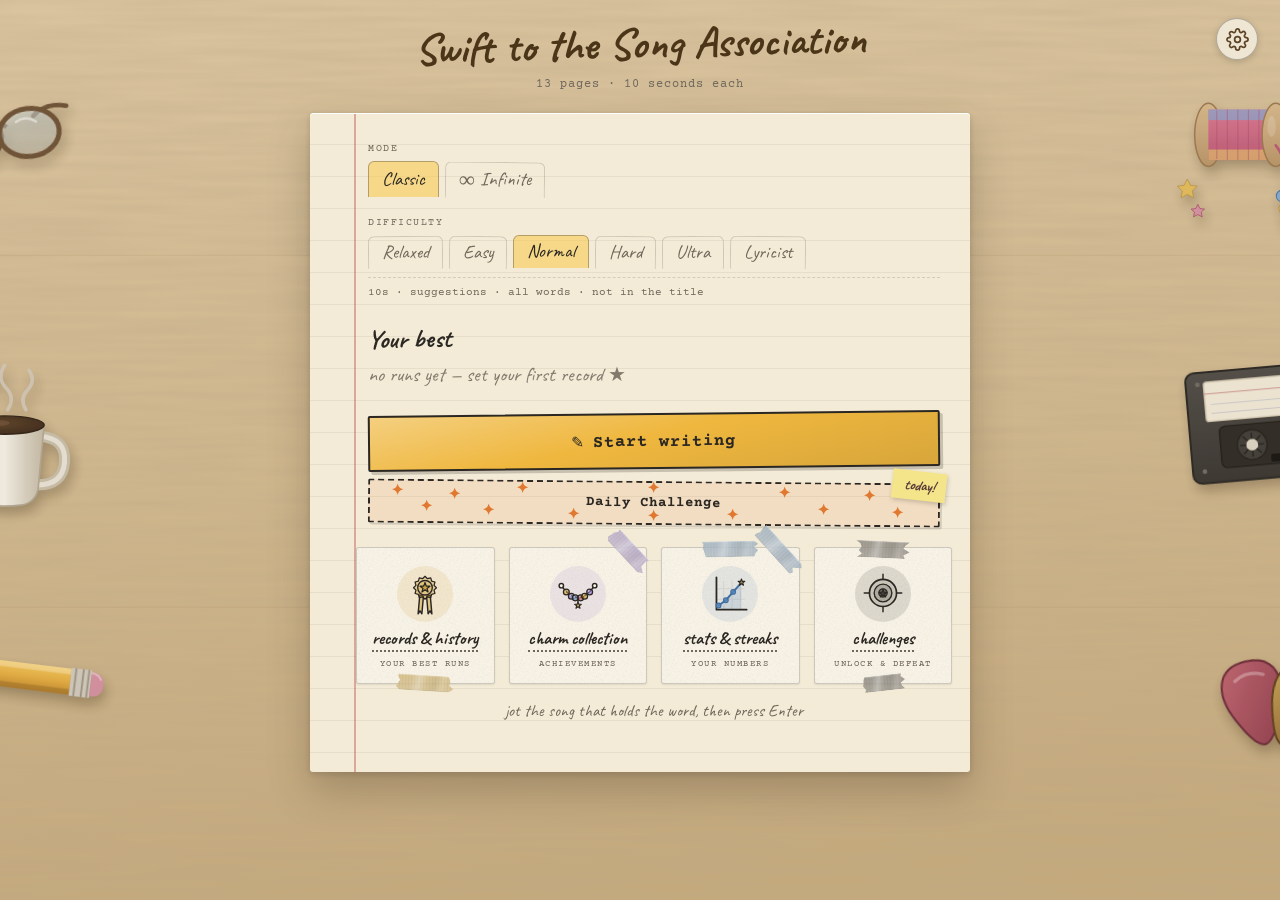
==== index.html @ 3d441c1e "Timer bar: a lit-fuse sparkler at the draining edge, era-tinted, growing as time runs out A small ov" ====
<!DOCTYPE html>
<html lang="en">
<head>
<meta charset="UTF-8" />
<meta name="viewport" content="width=device-width, initial-scale=1.0" />
<title>Swift To The Song Association</title>
<meta name="description" content="A Taylor Swift lyric guessing game. Each round shows a word — name a song whose lyrics contain it. 13 rounds, a songwriter's notebook." />
<meta name="theme-color" content="#f5efe1" />

<!-- Open Graph / social preview -->
<meta property="og:type" content="website" />
<meta property="og:site_name" content="Swift To The Song Association" />
<meta property="og:title" content="Swift To The Song Association" />
<meta property="og:description" content="Name the Taylor Swift song hiding the word. 13 rounds, a songwriter's notebook." />
<meta property="og:url" content="https://swiftothecore.github.io/swift-association-testing/" />
<meta property="og:image" content="https://swiftothecore.github.io/swift-association-testing/icons/og-image.png" />
<meta property="og:image:width" content="1200" />
<meta property="og:image:height" content="630" />
<meta property="og:image:alt" content="Swift To The Song Association — a gold star on ruled notebook paper." />
<meta name="twitter:card" content="summary_large_image" />
<meta name="twitter:title" content="Swift To The Song Association" />
<meta name="twitter:description" content="Name the Taylor Swift song hiding the word. 13 rounds, a songwriter's notebook." />
<meta name="twitter:image" content="https://swiftothecore.github.io/swift-association-testing/icons/og-image.png" />

<!-- PWA -->
<link rel="manifest" href="manifest.webmanifest" />
<meta name="apple-mobile-web-app-capable" content="yes" />
<meta name="apple-mobile-web-app-status-bar-style" content="default" />
<meta name="apple-mobile-web-app-title" content="Song Assoc." />
<link rel="icon" type="image/svg+xml" href="icons/favicon.svg" />
<link rel="apple-touch-icon" href="icons/apple-touch-icon.png" />
<link rel="preconnect" href="https://fonts.googleapis.com" />
<link rel="preconnect" href="https://fonts.gstatic.com" crossorigin />
<link href="https://fonts.googleapis.com/css2?family=Caveat:wght@400;500;600;700&family=Courier+Prime:ital,wght@0,400;0,700;1,400&display=swap" rel="stylesheet" />
  <link rel="stylesheet" href="styles.css" />
</head>
<body data-era="gold">
<div class="desk-items" aria-hidden="true">
  <!-- LEFT: reading glasses -->
  <div class="desk-item di-glasses">
    <svg viewBox="0 0 170 84" xmlns="http://www.w3.org/2000/svg">
      <defs><linearGradient id="glLens" x1="0" y1="0" x2="0" y2="1"><stop offset="0" stop-color="#cfe0e6" stop-opacity="0.55"/><stop offset="1" stop-color="#aebfc6" stop-opacity="0.3"/></linearGradient></defs>
      <g fill="none" stroke="#6b4a2b" stroke-width="4.5" stroke-linecap="round"><path d="M16 24 C30 20 42 23 50 30"/><path d="M154 24 C140 20 128 23 120 30"/></g>
      <path d="M78 38 q7 -8 14 0" fill="none" stroke="#6b4a2b" stroke-width="4.5"/>
      <ellipse cx="56" cy="46" rx="30" ry="24" fill="url(#glLens)" stroke="#6b4a2b" stroke-width="5"/>
      <ellipse cx="114" cy="46" rx="30" ry="24" fill="url(#glLens)" stroke="#6b4a2b" stroke-width="5"/>
      <path d="M44 34 q10 -6 20 2" fill="none" stroke="#ffffff" stroke-opacity="0.5" stroke-width="2.5" stroke-linecap="round"/>
      <path d="M102 34 q10 -6 20 2" fill="none" stroke="#ffffff" stroke-opacity="0.5" stroke-width="2.5" stroke-linecap="round"/>
    </svg>
  </div>
  <!-- LEFT: coffee mug + steam -->
  <div class="desk-item di-mug">
    <svg viewBox="0 0 140 156" xmlns="http://www.w3.org/2000/svg">
      <defs>
        <linearGradient id="mugBody" x1="0" y1="0" x2="1" y2="0"><stop offset="0" stop-color="#e8e2d6"/><stop offset="0.5" stop-color="#f3eee4"/><stop offset="0.78" stop-color="#d6cdbc"/><stop offset="1" stop-color="#c2b7a1"/></linearGradient>
        <radialGradient id="mugCoffee" cx="0.42" cy="0.4" r="0.7"><stop offset="0" stop-color="#5a3a21"/><stop offset="1" stop-color="#382310"/></radialGradient>
      </defs>
      <g class="desk-steam" fill="none" stroke="#cfc4b2" stroke-width="3.4" stroke-linecap="round">
        <path d="M52 58 q-8 -12 2 -22 q9 -10 1 -22"/>
        <path d="M72 58 q8 -12 -2 -22 q-9 -10 -1 -22"/>
        <path d="M90 58 q-7 -11 2 -20 q8 -9 1 -19"/>
      </g>
      <path d="M104 84 q26 2 24 26 q-2 22 -26 22" fill="none" stroke="#c6bba4" stroke-width="11"/>
      <path d="M104 84 q26 2 24 26 q-2 22 -26 22" fill="none" stroke="#e7e0d2" stroke-width="5"/>
      <path d="M30 72 q39 -8 78 0 l-6 64 q-3 14 -17 16 q-16 2 -32 0 q-14 -2 -17 -16 z" fill="url(#mugBody)" stroke="#b0a48c" stroke-width="1.6"/>
      <ellipse cx="69" cy="73" rx="39" ry="9" fill="url(#mugCoffee)" stroke="#2c1b0e" stroke-width="1.4"/>
      <ellipse cx="61" cy="71" rx="13" ry="3" fill="#7a5536" opacity="0.5"/>
      <path d="M40 82 q4 38 8 54" fill="none" stroke="#ffffff" stroke-opacity="0.38" stroke-width="4" stroke-linecap="round"/>
    </svg>
  </div>
  <!-- LEFT: pencil -->
  <div class="desk-item di-pencil">
    <svg viewBox="0 0 232 54" xmlns="http://www.w3.org/2000/svg">
      <defs><linearGradient id="pcBody" x1="0" y1="0" x2="0" y2="1"><stop offset="0" stop-color="#f6c54a"/><stop offset="0.5" stop-color="#e9a92f"/><stop offset="1" stop-color="#c8861d"/></linearGradient></defs>
      <path d="M6 27 L30 19 L30 35 Z" fill="#3a3a3a"/>
      <path d="M6 27 L18 23 L18 31 Z" fill="#1f1f1f"/>
      <path d="M30 16 L52 14 L52 40 L30 38 Z" fill="#e6c08a"/>
      <path d="M30 16 L52 14 L52 27 L30 27 Z" fill="#f1d6a6"/>
      <rect x="52" y="13" width="140" height="28" fill="url(#pcBody)"/>
      <rect x="52" y="13" width="140" height="6" fill="#ffffff" opacity="0.28"/>
      <rect x="52" y="35" width="140" height="6" fill="#7a4f12" opacity="0.32"/>
      <rect x="192" y="12" width="22" height="30" fill="#cfc7bb"/>
      <g fill="#9a9082"><rect x="196" y="12" width="2" height="30"/><rect x="204" y="12" width="2" height="30"/><rect x="210" y="12" width="2" height="30"/></g>
      <path d="M214 14 q14 0 14 13 q0 13 -14 13 Z" fill="#d98aa0"/>
      <path d="M214 15 q8 0 11 7" fill="none" stroke="#ffffff" stroke-opacity="0.4" stroke-width="2"/>
    </svg>
  </div>
  <!-- RIGHT: friendship-bracelet floss spool, beads + paper stars -->
  <div class="desk-item di-floss">
    <svg viewBox="0 0 150 124" xmlns="http://www.w3.org/2000/svg">
      <defs>
        <linearGradient id="flWood" x1="0" y1="0" x2="0" y2="1"><stop offset="0" stop-color="#d8b483"/><stop offset="1" stop-color="#b88f5c"/></linearGradient>
        <linearGradient id="flThread" x1="0" y1="0" x2="0" y2="1"><stop offset="0" stop-color="#e0708f"/><stop offset="1" stop-color="#c24f72"/></linearGradient>
      </defs>
      <ellipse cx="40" cy="34" rx="13" ry="30" fill="url(#flWood)" stroke="#9a7244" stroke-width="1.4"/>
      <rect x="40" y="10" width="64" height="48" fill="url(#flThread)"/>
      <rect x="40" y="10" width="64" height="10" fill="#7aa6d8" opacity="0.7"/>
      <rect x="40" y="48" width="64" height="10" fill="#e8c45a" opacity="0.65"/>
      <g stroke="#a83f63" stroke-width="1" opacity="0.45"><path d="M48 11 L48 57 M58 10 L58 58 M68 10 L68 58 M78 10 L78 58 M88 10 L88 58 M96 11 L96 57"/></g>
      <ellipse cx="104" cy="34" rx="13" ry="30" fill="url(#flWood)" stroke="#9a7244" stroke-width="1.4"/>
      <ellipse cx="100" cy="26" rx="4" ry="10" fill="#ffffff" opacity="0.18"/>
      <g class="desk-sway">
        <path d="M104 44 q14 18 6 40 q-3 10 4 22" fill="none" stroke="#c24f72" stroke-width="2.6" stroke-linecap="round"/>
        <circle cx="110" cy="92" r="5.5" fill="#7aa6d8" stroke="#3f6fa3" stroke-width="1"/>
        <circle cx="112" cy="104" r="5" fill="#e8c45a" stroke="#b8943a" stroke-width="1"/>
        <circle cx="114" cy="115" r="4.5" fill="#cf6f8f" stroke="#a83f63" stroke-width="1"/>
      </g>
      <path d="M20 76 l3 6 6.5 0.8 -4.8 4.5 1.3 6.5 -6 -3.2 -6 3.2 1.3 -6.5 -4.8 -4.5 6.5 -0.8 z" fill="#e6b84a" stroke="#b8923a" stroke-width="0.8"/>
      <path d="M30 100 l2 4 4.4 0.5 -3.2 3 0.9 4.4 -4.1 -2.2 -4.1 2.2 0.9 -4.4 -3.2 -3 4.4 -0.5 z" fill="#d98aa0" stroke="#a83f63" stroke-width="0.7"/>
    </svg>
  </div>
  <!-- RIGHT: cassette tape (blank ruled label, no artwork) -->
  <div class="desk-item di-cassette">
    <svg viewBox="0 0 192 124" xmlns="http://www.w3.org/2000/svg">
      <defs><linearGradient id="csShell" x1="0" y1="0" x2="0" y2="1"><stop offset="0" stop-color="#4a4742"/><stop offset="1" stop-color="#322f2b"/></linearGradient></defs>
      <rect x="4" y="6" width="184" height="112" rx="9" fill="url(#csShell)" stroke="#211f1c" stroke-width="2"/>
      <g fill="#6b6760"><circle cx="16" cy="18" r="2.4"/><circle cx="176" cy="18" r="2.4"/><circle cx="16" cy="106" r="2.4"/><circle cx="176" cy="106" r="2.4"/><circle cx="96" cy="107" r="2.4"/></g>
      <rect x="22" y="16" width="148" height="40" rx="3" fill="#efe7d4" stroke="#cbbfa6" stroke-width="1.4"/>
      <path d="M22 28 H170" stroke="#b23a3f" stroke-width="1" opacity="0.5"/>
      <g stroke="#9aa0c0" stroke-width="0.8" opacity="0.55"><path d="M28 39 H164"/><path d="M28 48 H164"/></g>
      <rect x="34" y="62" width="124" height="42" rx="6" fill="#26241f" stroke="#191712" stroke-width="1.4"/>
      <circle cx="66" cy="83" r="15" fill="#3a3732" stroke="#1c1a16" stroke-width="1.4"/>
      <circle cx="66" cy="83" r="6" fill="#dcd3c0"/>
      <g stroke="#1c1a16" stroke-width="1.4"><path d="M66 77 V71 M66 89 V95 M60 83 H54 M72 83 H78 M61.7 78.7 L57 74 M70.3 78.7 L75 74 M61.7 87.3 L57 92 M70.3 87.3 L75 92"/></g>
      <circle cx="126" cy="83" r="15" fill="#3a3732" stroke="#1c1a16" stroke-width="1.4"/>
      <circle cx="126" cy="83" r="9.5" fill="#5a4a32"/>
      <circle cx="126" cy="83" r="6" fill="#dcd3c0"/>
      <g stroke="#1c1a16" stroke-width="1.4"><path d="M126 77 V71 M126 89 V95 M120 83 H114 M132 83 H138"/></g>
      <rect x="84" y="94" width="24" height="8" rx="2" fill="#0f0e0c"/>
    </svg>
  </div>
  <!-- RIGHT: guitar picks -->
  <div class="desk-item di-picks">
    <svg viewBox="0 0 122 112" xmlns="http://www.w3.org/2000/svg">
      <defs>
        <linearGradient id="pk1" x1="0" y1="0" x2="1" y2="1"><stop offset="0" stop-color="#caa24a"/><stop offset="1" stop-color="#8a5a22"/></linearGradient>
        <linearGradient id="pk2" x1="0" y1="0" x2="1" y2="1"><stop offset="0" stop-color="#c75d6e"/><stop offset="1" stop-color="#8f3247"/></linearGradient>
      </defs>
      <g transform="rotate(-20 40 56)">
        <path d="M40 14 C70 14 74 40 62 66 C54 84 46 95 40 95 C34 95 26 84 18 66 C6 40 10 14 40 14 Z" fill="url(#pk2)" stroke="#6f2436" stroke-width="2"/>
        <path d="M26 30 q14 -8 28 0" fill="none" stroke="#ffffff" stroke-opacity="0.3" stroke-width="3" stroke-linecap="round"/>
      </g>
      <g transform="rotate(16 80 54)">
        <path d="M80 12 C110 12 114 38 102 64 C94 82 86 93 80 93 C74 93 66 82 58 64 C46 38 50 12 80 12 Z" fill="url(#pk1)" stroke="#5e3a14" stroke-width="2"/>
        <path d="M66 28 q14 -8 28 0" fill="none" stroke="#ffffff" stroke-opacity="0.32" stroke-width="3" stroke-linecap="round"/>
      </g>
    </svg>
  </div>
</div>
<div id="toastLayer" class="toast-layer" aria-live="polite"></div>
<button id="settingsGear" class="settings-gear" aria-label="Settings" title="Settings">
  <svg viewBox="0 0 24 24" aria-hidden="true" fill="none" stroke="currentColor" stroke-width="1.8" stroke-linecap="round" stroke-linejoin="round">
    <circle cx="12" cy="12" r="3"/>
    <path d="M19.4 15a1.65 1.65 0 0 0 .33 1.82l.06.06a2 2 0 0 1 0 2.83 2 2 0 0 1-2.83 0l-.06-.06a1.65 1.65 0 0 0-1.82-.33 1.65 1.65 0 0 0-1 1.51V21a2 2 0 0 1-2 2 2 2 0 0 1-2-2v-.09A1.65 1.65 0 0 0 9 19.4a1.65 1.65 0 0 0-1.82.33l-.06.06a2 2 0 0 1-2.83 0 2 2 0 0 1 0-2.83l.06-.06a1.65 1.65 0 0 0 .33-1.82 1.65 1.65 0 0 0-1.51-1H3a2 2 0 0 1-2-2 2 2 0 0 1 2-2h.09A1.65 1.65 0 0 0 4.6 9a1.65 1.65 0 0 0-.33-1.82l-.06-.06a2 2 0 0 1 0-2.83 2 2 0 0 1 2.83 0l.06.06a1.65 1.65 0 0 0 1.82.33H9a1.65 1.65 0 0 0 1-1.51V3a2 2 0 0 1 2-2 2 2 0 0 1 2 2v.09a1.65 1.65 0 0 0 1 1.51 1.65 1.65 0 0 0 1.82-.33l.06-.06a2 2 0 0 1 2.83 0 2 2 0 0 1 0 2.83l-.06.06a1.65 1.65 0 0 0-.33 1.82V9a1.65 1.65 0 0 0 1.51 1H21a2 2 0 0 1 2 2 2 2 0 0 1-2 2h-.09a1.65 1.65 0 0 0-1.51 1z"/>
  </svg>
</button>

<!-- SETTINGS MODAL (openable from any screen) -->
<div id="settingsModal" class="settings-modal" aria-hidden="true">
  <div class="settings-scrim" id="settingsScrim"></div>
  <div class="settings-card card" role="dialog" aria-modal="true" aria-label="Settings">
    <div class="settings-nav">
      <span class="settings-title">Settings</span>
      <button id="settingsCloseBtn" class="btn-link" aria-label="Close settings">✕ close</button>
    </div>
    <div id="settingsBody"></div>
  </div>
</div>
<input id="importFile" type="file" accept="application/json,.json" style="display:none;" />

<div class="app">
  <header class="title">
    <h1>Swift to the Song Association</h1>
    <p id="tagline">13 pages · 10 seconds each</p>
  </header>

  <!-- START SCREEN -->
  <section id="screen-start" class="screen card">
    <div id="loading" class="loading">opening the notebook…</div>
    <div id="startContent" style="display:none;">
      <div class="mode-picker">
        <p class="mode-picker-label">mode</p>
        <div id="typeTabs" class="mode-tabs"></div>
      </div>
      <div id="variantRow" class="mode-picker" style="display:none;">
        <p class="mode-picker-label">lives</p>
        <div id="variantTabs" class="mode-tabs"></div>
      </div>
      <div class="mode-picker">
        <p class="mode-picker-label">difficulty</p>
        <div id="modeTabs" class="mode-tabs"></div>
        <p id="modeBlurb" class="mode-blurb"></p>
      </div>
      <p id="startPodiumTitle" class="podium-title">Your best</p>
      <div id="startBest" class="start-best"></div>
      <button id="playBtn" class="btn-primary" style="margin-top:18px;">Start writing</button>
      <button id="dailyBtn" class="daily-btn">Daily Challenge</button>
      <div class="see-also">
        <button id="recordsBtn" class="nav-card" data-era-tint="gold">
          <span class="nav-card-seat">
            <svg class="nav-ic" width="50" height="50" viewBox="0 0 48 48" fill="none" stroke="currentColor" stroke-linecap="round" stroke-linejoin="round" aria-hidden="true">
              <path d="M19 25 L22.5 26 L21 43 L19.2 40.2 L17.4 43 Z" fill="rgba(199,149,31,.4)" stroke-width="1.4"/>
              <path d="M29 25 L25.5 26 L27 43 L28.8 40.2 L30.6 43 Z" fill="rgba(199,149,31,.4)" stroke-width="1.4"/>
              <path d="M24 7 L26.33 9.31 L29.50 8.47 L30.36 11.64 L33.53 12.50 L32.69 15.67 L35 18 L32.69 20.33 L33.53 23.50 L30.36 24.36 L29.50 27.53 L26.33 26.69 L24 29 L21.67 26.69 L18.50 27.53 L17.64 24.36 L14.47 23.50 L15.31 20.33 L13 18 L15.31 15.67 L14.47 12.50 L17.64 11.64 L18.50 8.47 L21.67 9.31 Z" fill="rgba(199,149,31,.3)" stroke-width="1.2"/>
              <circle cx="24" cy="18" r="7" fill="rgba(199,149,31,.16)" stroke-width="1.3"/>
              <path d="M24 13 L25.18 16.38 L28.76 16.45 L25.90 18.62 L26.94 22.05 L24 20 L21.06 22.05 L22.10 18.62 L19.24 16.45 L22.82 16.38 Z" fill="rgba(199,149,31,.66)" stroke-width="1.2"/>
            </svg>
          </span>
          <span class="nav-card-title">records &amp; history</span>
          <span class="nav-card-kicker">your best runs</span>
        </button>
        <button id="achievementsBtn" class="nav-card" data-era-tint="lavender">
          <span class="nav-card-seat">
            <svg class="nav-ic" width="50" height="50" viewBox="0 0 48 48" fill="none" stroke="currentColor" stroke-linecap="round" stroke-linejoin="round" aria-hidden="true">
              <path d="M8 16 Q24 39 40 16" stroke-width="1.5"/>
              <path d="M24 28 L24 31.5" stroke-width="1.4"/>
              <circle cx="8" cy="16" r="2.1" fill="var(--card-bg)" stroke-width="1.4"/>
              <circle cx="40" cy="16" r="2.1" fill="var(--card-bg)" stroke-width="1.4"/>
              <g stroke-width="1.2">
                <circle cx="12.8" cy="22.1" r="2.8" fill="rgba(199,149,31,.55)"/>
                <circle cx="17.6" cy="26.1" r="2.8" fill="rgba(139,115,201,.6)"/>
                <circle cx="21.4" cy="27.7" r="2.8" fill="rgba(91,135,184,.6)"/>
                <circle cx="26.6" cy="27.7" r="2.8" fill="rgba(178,58,63,.5)"/>
                <circle cx="30.4" cy="26.1" r="2.8" fill="rgba(199,149,31,.55)"/>
                <circle cx="35.2" cy="22.1" r="2.8" fill="rgba(139,115,201,.6)"/>
              </g>
              <g fill="rgba(255,255,255,.6)" stroke="none">
                <circle cx="11.9" cy="21.2" r=".8"/><circle cx="16.7" cy="25.2" r=".8"/><circle cx="20.5" cy="26.8" r=".8"/>
                <circle cx="25.7" cy="26.8" r=".8"/><circle cx="29.5" cy="25.2" r=".8"/><circle cx="34.3" cy="21.2" r=".8"/>
              </g>
              <path d="M24 31.6 L24.78 33.85 L27.18 33.91 L25.26 35.32 L25.94 37.6 L24 36.25 L22.06 37.6 L22.74 35.32 L20.82 33.91 L23.22 33.85 Z" fill="rgba(199,149,31,.66)" stroke-width="1.1"/>
            </svg>
          </span>
          <span class="nav-card-title">charm collection</span>
          <span class="nav-card-kicker">achievements</span>
        </button>
        <button id="statsBtn" class="nav-card" data-era-tint="denim">
          <span class="nav-card-seat">
            <svg class="nav-ic" width="50" height="50" viewBox="0 0 48 48" fill="none" stroke="currentColor" stroke-linecap="round" stroke-linejoin="round" aria-hidden="true">
              <path d="M18 12 L18 38 M26 12 L26 38 M34 12 L34 38 M12 19 L38 19 M12 29 L38 29" stroke="rgba(43,39,34,.09)" stroke-width="1"/>
              <path d="M13 35 L20 30 L27 22 L35 13 L35 39 L13 39 Z" fill="rgba(91,135,184,.16)" stroke="none"/>
              <path d="M11 8 L11 39 L40 39" stroke-width="1.7"/>
              <path d="M13 35 L20 30 L27 22 L35 13" stroke="#3f6fa3" stroke-width="1.9"/>
              <g stroke="#3f6fa3" stroke-width="1.2" fill="rgba(91,135,184,.72)">
                <circle cx="13" cy="35" r="2.2"/><circle cx="20" cy="30" r="2.2"/><circle cx="27" cy="22" r="2.2"/>
              </g>
              <path d="M35 9.6 L35.78 11.85 L38.18 11.91 L36.26 13.32 L36.94 15.6 L35 14.25 L33.06 15.6 L33.74 13.32 L31.82 11.91 L34.22 11.85 Z" fill="rgba(199,149,31,.66)" stroke="currentColor" stroke-width="1.1"/>
            </svg>
          </span>
          <span class="nav-card-title">stats &amp; streaks</span>
          <span class="nav-card-kicker">your numbers</span>
        </button>
        <button id="challengesBtn" class="nav-card" data-era-tint="graphite">
          <span class="nav-card-seat">
            <svg class="nav-ic" width="50" height="50" viewBox="0 0 48 48" fill="none" stroke="currentColor" stroke-linecap="round" stroke-linejoin="round" aria-hidden="true">
              <circle cx="24" cy="23" r="13" fill="rgba(43,39,34,.10)" stroke-width="1.6"/>
              <circle cx="24" cy="23" r="8.5" fill="rgba(43,39,34,.16)" stroke-width="1.3"/>
              <circle cx="24" cy="23" r="4" fill="rgba(43,39,34,.5)" stroke-width="1.2"/>
              <path d="M24 10 L24 5 M24 36 L24 41 M11 23 L6 23 M37 23 L42 23" stroke-width="1.4"/>
              <path d="M24 19.4 L25 22.2 L28 22.3 L25.6 24.1 L26.5 26.9 L24 25.2 L21.5 26.9 L22.4 24.1 L20 22.3 L23 22.2 Z" fill="rgba(43,39,34,.66)" stroke-width="1"/>
            </svg>
          </span>
          <span class="nav-card-title">challenges</span>
          <span class="nav-card-kicker">unlock &amp; defeat</span>
        </button>
      </div>
      <p class="hint">jot the song that holds the word, then press Enter</p>
    </div>
  </section>

  <!-- STATS SCREEN -->
  <section id="screen-stats" class="screen card">
    <div class="stats-nav">
      <span class="stats-title">Stats</span>
      <button id="statsBackBtn" class="btn-link">← back</button>
    </div>
    <div id="statsBody"></div>
  </section>

  <!-- GAME SCREEN -->
  <section id="screen-game" class="screen card">
    <button id="quitBtn" class="quit-btn" type="button" data-label="close the notebook">close the notebook</button>
    <div id="marginTally" class="margin-tally" aria-hidden="true"></div>
    <div id="livesTally" class="lives-tally" aria-hidden="true"></div>
    <div id="doodleLayer" class="doodle-layer" aria-hidden="true"></div>
    <div class="bracelet-wrap">
      <div class="bracelet-meta">
        <span>page <b id="pageNum">1</b><span id="pageTotalWrap"> of <b id="pageTotal">13</b></span></span>
        <span class="charms">★ <b id="charmCount">0</b></span>
      </div>
      <div id="bracelet" class="bracelet"></div>
    </div>

    <p class="word-label">write a song with</p>
    <div class="word-wrap"><span id="wordDisplay" class="word">—</span><span id="rarityStamp" class="rarity-stamp" aria-hidden="true"></span></div>

    <div class="timer-wrap">
      <canvas id="timerSpark" class="timer-spark" aria-hidden="true"></canvas>
      <div class="timer-track"><div id="timerFill" class="timer-fill"></div></div>
      <div class="timer-label"><span id="timerLabel">10.0</span>s</div>
    </div>

    <div id="playArea">
      <div class="input-area">
        <input id="songInput" type="text" autocomplete="off" spellcheck="false"
               placeholder="write the line…" />
        <div id="rejectFlash" class="reject-flash" aria-live="assertive"></div>
        <div id="dropdown" class="dropdown"></div>
      </div>
      <div id="verseMeter" class="verse-meter" aria-hidden="true" hidden>
        <span class="vm-notch" data-tier="1"></span>
        <span class="vm-notch" data-tier="2"></span>
        <span class="vm-notch" data-tier="3"></span>
        <span class="vm-notch" data-tier="4"></span>
        <span class="vm-label"></span>
      </div>
      <p id="gameHint" class="hint">Enter accepts the top match</p>
      <button id="hintBtn" class="hint-btn" type="button" hidden>need a hint?</button>
      <div id="hintBox" class="hint-box" aria-live="polite"></div>
      <p id="excludedNote" class="excluded-note" aria-live="polite" style="display:none;"></p>
    </div>

    <div id="feedback" class="feedback"></div>
  </section>

  <!-- RESULTS SCREEN -->
  <section id="screen-results" class="screen card">
    <p class="word-label" style="text-align:center;">the final tally</p>
    <div class="final-score">
      <div class="big" id="finalScore">0</div>
      <div class="sub" id="finalSub">out of 13</div>
    </div>

    <p class="bracelet-caption">the bracelet you made</p>
    <div id="resultBracelet" class="bracelet bracelet-finished"></div>

    <div id="verseAnthology" class="verse-anthology" style="display:none;"></div>

    <div id="resultAchievements" class="ach-recap" style="display:none;"></div>

    <div id="namePrompt" class="name-prompt" style="display:none;">
      <p>sign your notebook — you will be remembered</p>
      <input id="nameInput" type="text" maxlength="20" placeholder="your name" />
      <button id="saveNameBtn" class="btn-primary">Sign</button>
    </div>

    <div id="newBestBanner" class="new-best-banner" style="display:none;"></div>
    <p class="podium-title" style="margin-top:22px;">Your best</p>
    <div id="resultPodium" class="podium"></div>
    <button id="againBtn" class="btn-primary" style="margin-top:18px;">Turn back to page one</button>
    <button id="keepGoingBtn" class="btn-ghost" style="display:none;">keep going in Infinite mode →</button>
    <div class="see-also">
      <button id="viewRecordsBtn" class="nav-card" data-era-tint="gold">
        <span class="nav-card-seat">
          <svg class="nav-ic" width="50" height="50" viewBox="0 0 48 48" fill="none" stroke="currentColor" stroke-linecap="round" stroke-linejoin="round" aria-hidden="true">
            <path d="M19 25 L22.5 26 L21 43 L19.2 40.2 L17.4 43 Z" fill="rgba(199,149,31,.4)" stroke-width="1.4"/>
            <path d="M29 25 L25.5 26 L27 43 L28.8 40.2 L30.6 43 Z" fill="rgba(199,149,31,.4)" stroke-width="1.4"/>
            <path d="M24 7 L26.33 9.31 L29.50 8.47 L30.36 11.64 L33.53 12.50 L32.69 15.67 L35 18 L32.69 20.33 L33.53 23.50 L30.36 24.36 L29.50 27.53 L26.33 26.69 L24 29 L21.67 26.69 L18.50 27.53 L17.64 24.36 L14.47 23.50 L15.31 20.33 L13 18 L15.31 15.67 L14.47 12.50 L17.64 11.64 L18.50 8.47 L21.67 9.31 Z" fill="rgba(199,149,31,.3)" stroke-width="1.2"/>
            <circle cx="24" cy="18" r="7" fill="rgba(199,149,31,.16)" stroke-width="1.3"/>
            <path d="M24 13 L25.18 16.38 L28.76 16.45 L25.90 18.62 L26.94 22.05 L24 20 L21.06 22.05 L22.10 18.62 L19.24 16.45 L22.82 16.38 Z" fill="rgba(199,149,31,.66)" stroke-width="1.2"/>
          </svg>
        </span>
        <span class="nav-card-title">records &amp; history</span>
        <span class="nav-card-kicker">your best runs</span>
      </button>
      <button id="viewAchievementsBtn" class="nav-card" data-era-tint="lavender">
        <span class="nav-card-seat">
          <svg class="nav-ic" width="50" height="50" viewBox="0 0 48 48" fill="none" stroke="currentColor" stroke-linecap="round" stroke-linejoin="round" aria-hidden="true">
            <path d="M8 16 Q24 39 40 16" stroke-width="1.5"/>
            <path d="M24 28 L24 31.5" stroke-width="1.4"/>
            <circle cx="8" cy="16" r="2.1" fill="var(--card-bg)" stroke-width="1.4"/>
            <circle cx="40" cy="16" r="2.1" fill="var(--card-bg)" stroke-width="1.4"/>
            <g stroke-width="1.2">
              <circle cx="12.8" cy="22.1" r="2.8" fill="rgba(199,149,31,.55)"/>
              <circle cx="17.6" cy="26.1" r="2.8" fill="rgba(139,115,201,.6)"/>
              <circle cx="21.4" cy="27.7" r="2.8" fill="rgba(91,135,184,.6)"/>
              <circle cx="26.6" cy="27.7" r="2.8" fill="rgba(178,58,63,.5)"/>
              <circle cx="30.4" cy="26.1" r="2.8" fill="rgba(199,149,31,.55)"/>
              <circle cx="35.2" cy="22.1" r="2.8" fill="rgba(139,115,201,.6)"/>
            </g>
            <g fill="rgba(255,255,255,.6)" stroke="none">
              <circle cx="11.9" cy="21.2" r=".8"/><circle cx="16.7" cy="25.2" r=".8"/><circle cx="20.5" cy="26.8" r=".8"/>
              <circle cx="25.7" cy="26.8" r=".8"/><circle cx="29.5" cy="25.2" r=".8"/><circle cx="34.3" cy="21.2" r=".8"/>
            </g>
            <path d="M24 31.6 L24.78 33.85 L27.18 33.91 L25.26 35.32 L25.94 37.6 L24 36.25 L22.06 37.6 L22.74 35.32 L20.82 33.91 L23.22 33.85 Z" fill="rgba(199,149,31,.66)" stroke-width="1.1"/>
          </svg>
        </span>
        <span class="nav-card-title">charm collection</span>
        <span class="nav-card-kicker">achievements</span>
      </button>
      <button id="resultsStatsBtn" class="nav-card" data-era-tint="denim">
        <span class="nav-card-seat">
          <svg class="nav-ic" width="50" height="50" viewBox="0 0 48 48" fill="none" stroke="currentColor" stroke-linecap="round" stroke-linejoin="round" aria-hidden="true">
            <path d="M18 12 L18 38 M26 12 L26 38 M34 12 L34 38 M12 19 L38 19 M12 29 L38 29" stroke="rgba(43,39,34,.09)" stroke-width="1"/>
            <path d="M13 35 L20 30 L27 22 L35 13 L35 39 L13 39 Z" fill="rgba(91,135,184,.16)" stroke="none"/>
            <path d="M11 8 L11 39 L40 39" stroke-width="1.7"/>
            <path d="M13 35 L20 30 L27 22 L35 13" stroke="#3f6fa3" stroke-width="1.9"/>
            <g stroke="#3f6fa3" stroke-width="1.2" fill="rgba(91,135,184,.72)">
              <circle cx="13" cy="35" r="2.2"/><circle cx="20" cy="30" r="2.2"/><circle cx="27" cy="22" r="2.2"/>
            </g>
            <path d="M35 9.6 L35.78 11.85 L38.18 11.91 L36.26 13.32 L36.94 15.6 L35 14.25 L33.06 15.6 L33.74 13.32 L31.82 11.91 L34.22 11.85 Z" fill="rgba(199,149,31,.66)" stroke="currentColor" stroke-width="1.1"/>
          </svg>
        </span>
        <span class="nav-card-title">stats &amp; streaks</span>
        <span class="nav-card-kicker">your numbers</span>
      </button>
      <button id="viewChallengesBtn" class="nav-card" data-era-tint="graphite">
        <span class="nav-card-seat">
          <svg class="nav-ic" width="50" height="50" viewBox="0 0 48 48" fill="none" stroke="currentColor" stroke-linecap="round" stroke-linejoin="round" aria-hidden="true">
            <circle cx="24" cy="23" r="13" fill="rgba(43,39,34,.10)" stroke-width="1.6"/>
            <circle cx="24" cy="23" r="8.5" fill="rgba(43,39,34,.16)" stroke-width="1.3"/>
            <circle cx="24" cy="23" r="4" fill="rgba(43,39,34,.5)" stroke-width="1.2"/>
            <path d="M24 10 L24 5 M24 36 L24 41 M11 23 L6 23 M37 23 L42 23" stroke-width="1.4"/>
            <path d="M24 19.4 L25 22.2 L28 22.3 L25.6 24.1 L26.5 26.9 L24 25.2 L21.5 26.9 L22.4 24.1 L20 22.3 L23 22.2 Z" fill="rgba(43,39,34,.66)" stroke-width="1"/>
          </svg>
        </span>
        <span class="nav-card-title">challenges</span>
        <span class="nav-card-kicker">unlock &amp; defeat</span>
      </button>
    </div>
  </section>

  <!-- RECORDS SCREEN -->
  <section id="screen-records" class="screen card">
    <div class="stats-nav">
      <span class="stats-title">Records</span>
      <button id="recordsBackBtn" class="btn-link">← back</button>
    </div>
    <div id="recordsBody"></div>
  </section>

  <!-- ACHIEVEMENTS SCREEN -->
  <section id="screen-achievements" class="screen card">
    <div class="stats-nav">
      <span class="stats-title">Achievements</span>
      <button id="achievementsBackBtn" class="btn-link">← back</button>
    </div>
    <div id="achievementsBody"></div>
  </section>

  <!-- CHALLENGES SCREEN — the unlock-and-defeat puzzle collection -->
  <section id="screen-challenges" class="screen card">
    <div class="stats-nav">
      <span class="stats-title">Challenges</span>
      <button id="challengesBackBtn" class="btn-link">← back</button>
    </div>
    <div id="challengesBody"></div>
  </section>

  <!-- SONGBOOK SCREEN — the missing-songs checklist behind "I Hate It Here" -->
  <section id="screen-songbook" class="screen card">
    <div class="stats-nav">
      <span class="stats-title">Songbook</span>
      <button id="songbookBackBtn" class="btn-link">← back</button>
    </div>
    <div id="songbookBody"></div>
  </section>
</div>

<script type="module" src="js/app.js"></script>
<script>
  // Register the service worker (offline + installable). Relative path keeps the
  // scope on the project subpath; failures are non-fatal.
  if ("serviceWorker" in navigator) {
    addEventListener("load", () => navigator.serviceWorker.register("sw.js").catch(() => {}));
  }
</script>
</body>
</html>
---- styles.css ----
/* =========================================================
     THE SONGWRITER'S NOTEBOOK — core feel (Phases 0–3)
     ========================================================= */

  :root {
    --paper: #f5efe1;
    --paper-edge: #efe7d4;
    --desk: #c8bca6;
    --ink: #2b2722;            /* graphite body ink */
    --ink-soft: #6f675a;       /* faded pencil */
    --rule: rgba(43, 39, 34, 0.07);   /* ruled lines */
    --margin: rgba(178, 58, 58, 0.45); /* red margin rule */

    /* Era tokens (overridden per round by [data-era]) */
    --ink-accent: #a9791f;
    --highlighter: rgba(247, 201, 72, 0.55);
    --bead: #c8951f;
    --page-wash: rgba(212, 160, 23, 0.05);

    --line: 32px;  /* notebook baseline rhythm */
    --serif: Georgia, "Times New Roman", serif;
    --hand: "Caveat", "Bradley Hand", "Segoe Script", cursive;
    --type: "Courier Prime", "Courier New", monospace;
    --tension: 0;  /* 0 calm → 1 the bridge; driven by the timer */
  }

  /* ---- Era palettes (accent / highlighter / bead / wash) ---- */
  body[data-era="gold"]     { --ink-accent:#a9791f; --highlighter:rgba(247,201,72,0.55); --bead:#c8951f; --page-wash:rgba(212,160,23,0.05); }
  body[data-era="lavender"] { --ink-accent:#6d5aa6; --highlighter:rgba(186,160,235,0.50); --bead:#8b73c9; --page-wash:rgba(139,115,201,0.05); }
  body[data-era="red"]      { --ink-accent:#9b2226; --highlighter:rgba(225,90,95,0.42);  --bead:#b23a3f; --page-wash:rgba(178,58,63,0.05); }
  body[data-era="denim"]    { --ink-accent:#3f6fa3; --highlighter:rgba(120,170,220,0.45); --bead:#5b87b8; --page-wash:rgba(91,135,184,0.05); }
  body[data-era="graphite"] { --ink-accent:#4a4a4a; --highlighter:rgba(130,130,130,0.40); --bead:#6b6b6b; --page-wash:rgba(90,90,90,0.05); }
  body[data-era="midnight"] { --ink-accent:#2b3a67; --highlighter:rgba(90,110,180,0.42); --bead:#3d4f86; --page-wash:rgba(43,58,103,0.06); }
  body[data-era="debut"]      { --ink-accent:#3f7d54; --highlighter:rgba(120,185,135,0.42); --bead:#5a9e6e; --page-wash:rgba(63,125,84,0.05); }
  body[data-era="reputation"] { --ink-accent:#2c2c2e; --highlighter:rgba(80,80,86,0.42);   --bead:#3a3a3e; --page-wash:rgba(44,44,46,0.07); }
  body[data-era="lover"]      { --ink-accent:#b8487f; --highlighter:rgba(234,150,196,0.46); --bead:#d472a6; --page-wash:rgba(196,100,154,0.05); }
  body[data-era="evermore"]   { --ink-accent:#6b4a2e; --highlighter:rgba(160,120,80,0.42);  --bead:#8a6038; --page-wash:rgba(122,90,56,0.05); }

  * { box-sizing: border-box; }

  body {
    margin: 0;
    min-height: 100vh;
    font-family: var(--type);
    color: var(--ink);
    /* Light blonde-oak desk, rendered as one non-repeating SVG (no tiling, no
       seams). The browser rasterizes the SVG's grain at display resolution, so
       it stays crisp at any window size. */
    background:
      url("data:image/svg+xml,%3Csvg%20xmlns='http://www.w3.org/2000/svg'%20width='1600'%20height='1100'%20viewBox='0%200%201600%201100'%20preserveAspectRatio='xMidYMid%20slice'%3E%3Cdefs%3E%3ClinearGradient%20id='b'%20x1='0'%20y1='0'%20x2='0.1'%20y2='1'%3E%3Cstop%20offset='0'%20stop-color='%23dcc6a1'/%3E%3Cstop%20offset='0.55'%20stop-color='%23d0b78d'/%3E%3Cstop%20offset='1'%20stop-color='%23c5a97c'/%3E%3C/linearGradient%3E%3Cfilter%20id='g'%3E%3CfeTurbulence%20type='fractalNoise'%20baseFrequency='0.006%200.1'%20numOctaves='2'%20seed='11'%20stitchTiles='stitch'/%3E%3CfeColorMatrix%20type='matrix'%20values='0%200%200%200%200.5%200%200%200%200%200.39%200%200%200%200%200.24%200%200%200%200.4%200'/%3E%3C/filter%3E%3C/defs%3E%3Crect%20width='1600'%20height='1100'%20fill='url(%23b)'/%3E%3Crect%20width='1600'%20height='1100'%20filter='url(%23g)'/%3E%3Cg%20fill='none'%20stroke='%239c7f56'%20stroke-opacity='0.14'%20stroke-width='1.5'%3E%3Cpath%20d='M0%20312%20H1600'/%3E%3Cpath%20d='M0%20742%20H1600'/%3E%3C/g%3E%3C/svg%3E")
        center / cover no-repeat fixed;
    background-color: #cdb389;
    display: flex;
    justify-content: center;
    padding: 20px 18px 64px;
  }

  .app { width: 100%; max-width: 660px; position: relative; z-index: 1; perspective: 1700px; perspective-origin: 50% 0%; }

  /* ---------- Desk props (decorative, desktop only) ----------
     Quiet, semi-realistic objects that straddle the screen edges — each runs
     roughly half off the viewport so the desk reads as continuing past the
     window. Hidden on narrow screens where they'd crowd the notebook. */
  .desk-items { position: fixed; inset: 0; z-index: 0; pointer-events: none; display: none; overflow: hidden; }
  .desk-item {
    position: absolute; opacity: 0.92;
    filter: drop-shadow(3px 7px 6px rgba(46,32,14,0.30)) saturate(0.88);
  }
  .desk-item svg { display: block; width: 100%; height: auto; overflow: visible; }

  /* left edge — pinned to left:0, shifted so ~half hangs off the screen */
  .di-glasses { width: 170px; top: 10%;  left: 0; transform: translateX(-50%) rotate(-7deg); }
  .di-mug     { width: 142px; top: 39%;  left: 0; transform: translateX(-46%); }
  .di-pencil  { width: 216px; top: 72%;  left: 0; transform: translateX(-50%) rotate(7deg); }
  /* right edge */
  .di-floss   { width: 158px; top: 11%;  right: 0; transform: translateX(28%); }
  .di-cassette{ width: 190px; top: 40%;  right: 0; transform: translateX(50%) rotate(-5deg); }
  .di-picks   { width: 128px; top: 72%;  right: 0; transform: translateX(48%) rotate(6deg); }

  /* mug steam — faint wisps drifting up */
  .desk-steam path { animation: deskSteam 4.4s ease-in-out infinite; transform-origin: center bottom; }
  .desk-steam path:nth-child(2) { animation-delay: 1.3s; }
  .desk-steam path:nth-child(3) { animation-delay: 2.6s; }
  @keyframes deskSteam {
    0%   { opacity: 0; transform: translateY(4px) scaleY(0.75); }
    35%  { opacity: 0.55; }
    70%  { opacity: 0.18; }
    100% { opacity: 0; transform: translateY(-12px) scaleY(1.15); }
  }
  /* a dangling bead on the floss spool sways gently */
  .desk-sway { transform-box: fill-box; transform-origin: 50% 0%; animation: deskSway 5.2s ease-in-out infinite; }
  @keyframes deskSway { 0%,100% { transform: rotate(-2.4deg); } 50% { transform: rotate(2.4deg); } }

  @media (min-width: 1040px) { .desk-items { display: block; } }

  /* ---------- Title ---------- */
  header.title { text-align: center; margin-bottom: 22px; }
  header.title h1 {
    margin: 0;
    font-family: var(--hand);
    font-weight: 700;
    font-size: clamp(22px, 6.4vw, 44px);
    line-height: 1.1;
    white-space: nowrap;
    color: #4a3518;  /* a darker take on the settings-gear brown */
    transform: rotate(-1.4deg);
  }
  header.title p {
    margin: 10px 0 0;
    font-family: var(--type);
    font-size: 12px; letter-spacing: 1px; color: var(--ink-soft);
  }

  /* ---------- Paper page ---------- */
  .card {
    position: relative;
    background:
      /* red margin rule as a background layer so it spans the full scroll height
         (the old absolute ::before stopped at the visible box in scrolling cards). */
      linear-gradient(to right, transparent var(--rule-x, 44px), rgba(178, 58, 58, 0.38) var(--rule-x, 44px), rgba(178, 58, 58, 0.38) calc(var(--rule-x, 44px) + 2px), transparent calc(var(--rule-x, 44px) + 2px)),
      linear-gradient(var(--page-wash), var(--page-wash)),
      repeating-linear-gradient(
        to bottom,
        var(--paper) 0,
        var(--paper) calc(var(--line) - 1px),
        var(--rule) calc(var(--line) - 1px),
        var(--rule) var(--line)
      );
    background-color: var(--paper);
    border-radius: 3px;
    padding: 30px 30px 34px 58px;   /* extra left pad for the margin */
    box-shadow:
      0 1px 0 #fff inset,
      0 18px 40px rgba(60, 50, 35, 0.28),
      0 2px 6px rgba(60, 50, 35, 0.18);
    /* deckled / torn-ish edge softness */
    transition: background 0.5s ease;
  }
  /* tension vignette — the room dims as the timer runs out */
  .card::after {
    content: ""; position: absolute; inset: 0; border-radius: 3px;
    pointer-events: none; z-index: 5;
    background: radial-gradient(108% 82% at 50% 43%,
      transparent 36%, rgba(58,14,14,0.5) 76%, rgba(34,6,6,0.82) 100%);
    opacity: var(--tension, 0);
    transition: opacity 0.15s linear;
  }

  /* hurried tally scrawled in the outer margin in the final seconds */
  .margin-tally {
    position: absolute; left: 8px; top: 39%; z-index: 6;
    font-family: var(--hand); font-weight: 700; font-size: 42px;
    color: var(--margin); opacity: 0; transform: rotate(-9deg);
    pointer-events: none;
  }
  .margin-tally.show { animation: tally 0.95s ease-out; }
  @keyframes tally {
    0%   { opacity: 0; transform: rotate(-9deg) scale(0.6); }
    25%  { opacity: 0.95; transform: rotate(-9deg) scale(1.05); }
    100% { opacity: 0; transform: rotate(-9deg) scale(1.15) translateY(-8px); }
  }

  /* infinite-mode lives: pencil tally strokes scrawled down the outer margin,
     each crossed out as a life is spent */
  .lives-tally {
    position: absolute; left: 10px; top: 90px; z-index: 6;
    display: none; flex-direction: column; gap: 11px;
    pointer-events: none;
  }
  .lives-tally.show { display: flex; }
  .life-mark {
    position: relative; width: 4px; height: 26px; border-radius: 2px;
    background: var(--ink-soft);
    transform: rotate(-8deg); opacity: 0.85;
    transition: opacity 0.3s ease;
  }
  .life-mark.spent { opacity: 0.32; }
  /* the diagonal slash that crosses out a spent life */
  .life-mark.spent::after {
    content: ""; position: absolute; left: -7px; top: 11px;
    width: 20px; height: 2.5px; border-radius: 2px;
    background: var(--margin); transform: rotate(28deg);
    transform-origin: center;
    animation: strike 0.34s ease-out;
  }
  @keyframes strike {
    from { width: 0; opacity: 0; }
    to   { width: 20px; opacity: 1; }
  }

  .screen { display: none; }
  .screen.active { display: block; animation: fade 0.4s ease; }
  @keyframes fade { from { opacity: 0; transform: translateY(8px); } to { opacity: 1; transform: none; } }

  /* page turn — the answered page (a cloned sheet) lifts from its top edge and
     flips away toward the reader, revealing the next page already in place beneath */
  .page-flip-sheet {
    display: block; position: absolute; z-index: 40; pointer-events: none;
    transform-origin: top center; backface-visibility: hidden;
    box-shadow: 0 22px 44px rgba(60, 50, 35, 0.34);
    animation: pageFlip 0.5s cubic-bezier(.42,.04,.34,1) forwards;
    will-change: transform;
  }
  .page-flip-sheet .flip-shade {
    position: absolute; inset: 0; border-radius: 3px; pointer-events: none; z-index: 12;
    background: linear-gradient(to top, rgba(38,24,10,0.42), rgba(38,24,10,0.06) 48%, rgba(255,255,255,0.10) 100%);
    opacity: 0; animation: pageFlipShade 0.5s ease-in forwards;
  }
  @keyframes pageFlip {
    from { transform: rotateX(0deg); }
    to   { transform: rotateX(108deg); }
  }
  @keyframes pageFlipShade { from { opacity: 0; } to { opacity: 1; } }

  /* ---------- Buttons (hand-drawn / taped) ---------- */
  button {
    font-family: var(--type); cursor: pointer; border: none;
    transition: background 0.18s, color 0.18s, transform 0.12s, box-shadow 0.2s;
  }
  button:active { transform: translateY(1px) scale(0.99); }

  .btn-primary {
    display: block; width: 100%; margin: 0 auto;
    padding: 14px 18px; font-size: 15px; letter-spacing: 1px; font-weight: 700;
    color: var(--ink); background: var(--highlighter);
    border: 2px solid var(--ink);
    border-radius: 2px;
    box-shadow: 3px 3px 0 rgba(43, 39, 34, 0.18);
    transform: rotate(-0.6deg);
  }
  .btn-primary:hover { background: var(--ink); color: var(--paper); }

  /* ---------- "Start writing" — the hero CTA ----------
     Lifted out of the plain highlighter wash: a warm, fully-saturated gold fill, a
     hand-drawn pencil that rides along, a sketchy underline, and a near-imperceptible
     idle bob so it gently invites a click without shouting. */
  #playBtn {
    position: relative; overflow: visible;
    font-size: 17px;
    /* Solid colour fill + a CONSTANT translucent sheen as the image layer. Hover only
       swaps background-COLOR (gold → ink), so the fill stays opaque the whole time and
       there's no flash of the paper showing through (which happened when the old gradient
       background-image was wiped out instantly on hover). */
    background-color: #efb73e;
    background-image: linear-gradient(168deg, rgba(255, 255, 255, 0.34) 0%, rgba(255, 255, 255, 0) 46%, rgba(43, 39, 34, 0.12) 100%);
    border-color: var(--ink);
    box-shadow: 3px 3px 0 rgba(43, 39, 34, 0.22);
    transition: background-color 0.24s ease, color 0.2s ease, transform 0.12s, box-shadow 0.2s;
  }
  #playBtn::before {
    content: "✎"; margin-right: 9px; font-size: 19px; vertical-align: -1px;
    display: inline-block; transform-origin: 70% 90%;
  }
  /* sketchy underline that "draws" under the label on hover/focus */
  #playBtn::after {
    content: ""; position: absolute; left: 16%; right: 16%; bottom: 9px; height: 2px;
    background: currentColor; border-radius: 2px;
    transform: scaleX(0); transform-origin: left center;
    transition: transform 0.28s ease;
    opacity: 0.7;
  }
  #playBtn:hover, #playBtn:focus-visible {
    background-color: var(--ink); color: var(--paper);
  }
  #playBtn:hover::after, #playBtn:focus-visible::after { transform: scaleX(1); }
  @media (prefers-reduced-motion: no-preference) {
    #playBtn { animation: playBob 2.8s ease-in-out infinite; }
    #playBtn::before { animation: playPencil 2.8s ease-in-out infinite; }
  }
  body[data-reduce-motion="on"] #playBtn,
  body[data-reduce-motion="on"] #playBtn::before { animation: none; }
  @keyframes playBob {
    0%, 100% { transform: rotate(-0.6deg) translateY(0); box-shadow: 3px 3px 0 rgba(43, 39, 34, 0.22); }
    50%      { transform: rotate(-0.6deg) translateY(-3px); box-shadow: 3px 6px 0 rgba(43, 39, 34, 0.18); }
  }
  @keyframes playPencil {
    0%, 100% { transform: rotate(0deg); }
    45%      { transform: rotate(-12deg) translateY(-1px); }
    55%      { transform: rotate(-12deg) translateY(-1px); }
  }

  .btn-ghost {
    width: 100%; margin-top: 14px; padding: 12px;
    font-size: 13px; letter-spacing: 1px; color: var(--ink);
    background: transparent; border: 1.5px dashed var(--ink-soft); border-radius: 2px;
  }
  .btn-ghost:hover { background: var(--highlighter); border-style: solid; }


  /* ---------- Hall of Fame (handwritten list) ---------- */
  .podium-title {
    font-family: var(--hand); font-weight: 700; font-size: 26px;
    color: var(--ink); margin: 0 0 6px; transform: rotate(-0.8deg);
  }

  /* ---------- Difficulty picker — notebook tabs ---------- */
  .mode-picker { margin: 0 0 20px; }
  .mode-picker-label {
    font-family: var(--type); font-size: 10px; letter-spacing: 1.5px;
    text-transform: uppercase; color: var(--ink-soft); margin: 0 0 7px;
  }
  .mode-tabs { display: flex; gap: 6px; flex-wrap: wrap; }
  .mode-tab {
    font-family: var(--hand); font-size: 19px; line-height: 1; color: var(--ink-soft);
    background: transparent; cursor: pointer; padding: 6px 13px 7px;
    border: 1.5px solid rgba(43,39,34,0.18);
    border-bottom: none; border-radius: 6px 6px 0 0;
    transform: translateY(1px) rotate(-0.4deg);
    transition: color 0.15s, background 0.15s, transform 0.12s;
  }
  .mode-tab:nth-child(even) { transform: translateY(1px) rotate(0.5deg); }
  .mode-tab:hover { color: var(--ink); }
  .mode-tab.active {
    color: var(--ink); background: var(--highlighter);
    border-color: rgba(43,39,34,0.32); transform: translateY(0) rotate(0deg);
  }
  /* the Infinite stats tab — its own game type: set apart by the ∞ glyph and
     (when active) an inked fill instead of the pale highlighter wash */
  .mode-tab--inf.active {
    background: var(--ink); color: var(--paper); border-color: var(--ink);
  }
  .inf-glyph { font-size: 22px; font-weight: 700; margin-right: 5px; vertical-align: -2px; }
  .mode-blurb {
    font-family: var(--type); font-size: 11px; color: var(--ink-soft);
    margin: 9px 0 0; padding-top: 8px; border-top: 1px dashed rgba(43,39,34,0.16);
  }
  /* the tab rows reused on the stats page — two tiers (view / difficulty) */
  .stats-tabs { margin-bottom: 16px; }
  .stats-tabs:has(+ .stats-subtabs) { margin-bottom: 8px; }
  .stats-subtabs { margin-bottom: 16px; }
  /* #resultPodium holds the compact best line (classic/infinite) or the daily streak panel */
  .podium { list-style: none; margin: 0 0 4px; padding: 0; }

  /* "new personal best" banner above the records list */
  .new-best-banner {
    font-family: var(--hand); font-weight: 700; font-size: 22px;
    color: var(--ink-accent); text-align: center; margin: 6px 0 2px;
    transform: rotate(-0.6deg);
  }
  .new-best-banner.pop { animation: newBestPop 0.6s cubic-bezier(.34,1.56,.64,1); }
  @keyframes newBestPop {
    0%   { transform: rotate(-0.6deg) scale(0.6); opacity: 0; }
    60%  { transform: rotate(-0.6deg) scale(1.12); opacity: 1; }
    100% { transform: rotate(-0.6deg) scale(1); opacity: 1; }
  }

  /* ---------- "Your best" compact line (start + results) ---------- */
  .best-line { display: flex; flex-direction: column; gap: 1px; padding: 2px 0 6px; }
  .best-num { font-family: var(--hand); font-weight: 700; font-size: 40px; line-height: 1; color: var(--ink-accent); }
  .best-unit { font-size: 21px; color: var(--ink-soft); }
  .best-meta { font-family: var(--type); font-size: 11px; letter-spacing: 0.5px; color: var(--ink-soft); }
  .best-empty { font-family: var(--hand); font-size: 20px; color: var(--ink-soft); opacity: 0.85; padding: 4px 0 8px; }

  /* ---------- Records page (personal bests + history) ---------- */
  .rec-sig { display: flex; align-items: center; gap: 18px; margin: 2px 0 16px; padding-bottom: 16px; border-bottom: 1px dashed rgba(43,39,34,0.16); }
  .rec-sig-text { min-width: 0; }
  .rec-sig-name { font-family: var(--hand); font-weight: 700; font-size: 30px; color: var(--ink); display: block; line-height: 1.05; transform: rotate(-0.6deg); }
  .rec-sig-sub { font-family: var(--type); font-size: 11px; letter-spacing: 0.5px; color: var(--ink-soft); display: block; margin-top: 5px; }
  .rec-sign-row { display: flex; align-items: center; gap: 8px; }
  .rec-sign-row .set-text { text-align: left; width: 190px; }
  .rec-sign-row .btn-ghost { width: auto; margin: 0; padding: 4px 16px; }
  .rec-pol-btn { flex: none; background: none; border: 0; padding: 0; margin: 0; cursor: pointer; line-height: 0; }
  .rec-pol-btn:focus-visible { outline: 2px solid var(--ink-accent); outline-offset: 4px; border-radius: 3px; }

  /* Profile polaroid — a photo clipped to the page (records header + settings). */
  .polaroid {
    display: inline-block; position: relative; flex: none;
    background: #fffdf9; padding: 7px 7px 0; border: 1px solid rgba(43,39,34,0.12);
    border-radius: 2px; box-shadow: 0 2px 7px rgba(43,39,34,0.18);
    transform: rotate(var(--tilt, -4deg)); transition: transform 0.16s ease;
  }
  .rec-pol-btn:hover .polaroid { transform: rotate(calc(var(--tilt, -4deg) * 0.35)) scale(1.03); }
  .pol-photo {
    display: block; width: 96px; height: 96px; border-radius: 1px;
    background-color: var(--page-wash, #efe7d2); background-size: cover; background-position: center;
  }
  .pol-lip {
    display: block; height: 28px; line-height: 28px; max-width: 96px;
    font-family: var(--hand); font-weight: 700; font-size: 18px; color: var(--ink);
    text-align: center; overflow: hidden; white-space: nowrap; text-overflow: ellipsis;
  }
  .pol-tape {
    position: absolute; top: -8px; left: 50%; width: 50px; height: 17px;
    transform: translateX(-50%) rotate(-6deg);
    /* realistic washi surface comes from the shared .nav-tape rule; just tint it */
    --tape-color: var(--bead);
  }
  .polaroid.is-empty {
    background: var(--paper); border: 1.5px dashed rgba(43,39,34,0.34); box-shadow: none;
  }
  .polaroid.is-empty .pol-photo {
    background-color: transparent; display: flex; align-items: center; justify-content: center;
    color: var(--ink-soft);
  }
  .pol-add svg { width: 32px; height: 32px; }
  .polaroid.is-empty .pol-lip { color: var(--ink-soft); font-weight: 500; font-size: 16px; }
  .pol-clip { position: absolute; top: -7px; right: 8px; width: 20px; height: 20px; color: #9a958a; transform: rotate(14deg); }
  .polaroid-sm .pol-photo { width: 64px; height: 64px; }
  .polaroid-sm .pol-lip { width: 64px; max-width: 64px; height: 22px; line-height: 22px; font-size: 15px; }
  .polaroid-sm .pol-tape { width: 36px; height: 13px; top: -6px; }
  .polaroid-sm.is-empty .pol-lip { font-size: 13px; }
  .polaroid-sm .pol-add svg { width: 24px; height: 24px; }
  .polaroid-sm .pol-clip { width: 15px; height: 15px; top: -5px; right: 6px; }
  .set-avatar { display: flex; align-items: center; gap: 16px; }
  .set-avatar-actions { display: flex; flex-direction: column; gap: 6px; }
  .set-avatar-actions .btn-ghost { width: auto; margin: 0; padding: 4px 14px; white-space: nowrap; }
  @media (prefers-reduced-motion: reduce) { .polaroid { transition: none; } }

  .rec-group-label {
    font-family: var(--type); font-size: 10px; letter-spacing: 1px;
    color: var(--ink-soft); text-transform: uppercase; margin: 24px 0 10px;
  }

  /* Personal-best tiles — taped index cards scattered on the page. Each card is a
     near-opaque paper patch over the ruled lines, a washi-tape strip pinning the top,
     a tiny static tilt, and a per-mode accent (--pb-accent, set inline in pbTile). */
  .pb-grid { display: grid; grid-template-columns: repeat(auto-fill, minmax(146px, 1fr)); gap: 18px 14px; padding-top: 8px; }
  .pb-grid-inf { grid-template-columns: repeat(auto-fill, minmax(128px, 1fr)); gap: 16px 12px; }
  .pb-tile {
    --pb-accent: var(--ink-accent);
    position: relative; border: 1px solid rgba(43,39,34,0.16); border-radius: 3px;
    padding: 16px 13px 13px; background: rgba(251,247,234,0.93);
    box-shadow: 0 1px 0 rgba(43,39,34,0.06);
    display: flex; flex-direction: column; gap: 3px;
  }
  /* washi tape pinning the card (realistic surface from the shared .nav-tape rule);
     tinted to match the tile's difficulty-accent text (--pb-accent). */
  .pb-tile::before {
    content: ""; position: absolute; top: -8px; left: 50%; width: 44px; height: 16px;
    transform: translateX(-50%) rotate(-3deg);
    --tape-color: var(--pb-accent);
  }
  /* subtle static scatter — deterministic per slot, not animated */
  .pb-grid .pb-tile:nth-child(4n+1) { transform: rotate(-1.4deg); }
  .pb-grid .pb-tile:nth-child(4n+2) { transform: rotate(1deg); }
  .pb-grid .pb-tile:nth-child(4n+3) { transform: rotate(-0.6deg); }
  .pb-grid .pb-tile:nth-child(4n)   { transform: rotate(1.5deg); }
  .pb-grid .pb-tile:nth-child(even)::before { transform: translateX(-50%) rotate(3.5deg); }
  .pb-tile.pb-empty { opacity: 0.5; }
  .pb-kicker { font-family: var(--type); font-size: 9px; letter-spacing: 1px; text-transform: uppercase; color: var(--ink-soft); }
  .pb-mode { font-family: var(--type); font-size: 10px; font-weight: 700; letter-spacing: 0.5px; text-transform: uppercase; color: var(--pb-accent); }
  .pb-score { font-family: var(--hand); font-weight: 700; font-size: 40px; line-height: 0.95; color: var(--ink); margin: 2px 0 1px; }
  .pb-inf .pb-score { font-size: 34px; }
  .pb-empty .pb-score { color: var(--ink-soft); }
  .pb-unit { font-size: 17px; color: var(--ink-soft); }
  .pb-sub { font-family: var(--type); font-size: 10px; color: var(--ink-soft); }
  @media (prefers-reduced-motion: reduce) {
    .pb-grid .pb-tile, .pb-grid .pb-tile::before { transform: none; }
    .pb-grid .pb-tile::before { left: 50%; margin-left: -21px; }
  }

  /* ---------- Challenges page — a master/detail entry in the notebook ----------
     Left: a contents list of challenges (gold tick / hollow ring / lock marks; the
     selected row flagged with a red play-arrow). Right: the selected challenge's
     rule + win written out. One ruled sheet (the .card paper) — no cork, no scraps. */
  .chall-head { display: flex; align-items: center; justify-content: space-between; gap: 12px; margin: 0 0 14px; }
  .chall-head-sub { font-family: var(--type); font-size: 10px; letter-spacing: 1.5px; text-transform: uppercase; color: var(--ink-soft); }
  /* the token wallet — a denim sticky note with its own little gold pin */
  .chall-tokens {
    position: relative; font-family: var(--type); font-size: 12px; font-weight: 700;
    color: #274560; background: #cfdfea; padding: 8px 13px 9px; border-radius: 1px;
    box-shadow: 0 3px 6px rgba(0,0,0,0.22); white-space: nowrap; transform: rotate(1.4deg);
  }
  .chall-tokens b { font-size: 14px; color: #1f3a52; }
  .chall-tokens::before {
    content: ""; position: absolute; top: -6px; left: 50%; transform: translateX(-50%);
    width: 10px; height: 10px; border-radius: 50%;
    background: radial-gradient(circle at 36% 30%, #ffe08a, #d8a32f 60%, #9c6e14);
    box-shadow: 0 2px 3px rgba(0,0,0,0.38);
  }

  .chall-layout { display: grid; grid-template-columns: 208px 1fr; gap: 0; }

  /* ---- left: the contents list ---- */
  .chall-list { padding-right: 16px; border-right: 1px solid rgba(60,40,18,0.16); }
  .chall-item {
    position: relative; display: grid; grid-template-columns: 18px 1fr 22px;
    align-items: center; column-gap: 9px; width: 100%;
    padding: 8px 8px 8px 4px; min-height: 40px; cursor: pointer;
    background: none; border: none; border-radius: 2px; text-align: left;
    font: inherit; color: var(--ink); transition: background 0.12s;
  }
  .chall-item:hover { background: rgba(43,39,34,0.05); }
  .chall-item.selected { background: rgba(39,69,96,0.10); }
  .chall-item.selected::before {
    content: "\25B6"; position: absolute; left: -12px; top: 50%; transform: translateY(-50%);
    color: #b23a3a; font-size: 11px; line-height: 1;
  }
  .chall-item-num { font-family: var(--type); font-size: 11px; color: var(--ink-soft); text-align: right; }
  .chall-item-name { font-family: var(--hand); font-weight: 700; font-size: 22px; line-height: 1; color: var(--ink); }
  .chall-item.selected .chall-item-name { color: #1f3a52; }
  .chall-item-mark { display: flex; justify-content: center; }
  .chall-mark-svg { width: 20px; height: 20px; display: block; }
  .chall-item.is-locked .chall-item-name { color: var(--ink-soft); }
  .chall-item.is-locked .chall-item-num { color: #c7bfac; }
  .chall-item.is-locked .chall-item-mark { color: #c4bca9; }
  .chall-tally {
    font-family: var(--type); font-size: 10px; letter-spacing: 0.6px; color: var(--ink-soft);
    text-align: center; margin-top: 10px; padding-top: 9px; border-top: 1px dashed #c7ba9b;
  }

  /* ---- right: the selected challenge ---- */
  .chall-detail { padding-left: 22px; min-width: 0; }
  .chall-detail-head { display: flex; align-items: center; gap: 10px; margin-bottom: 10px; flex-wrap: wrap; }
  .chall-detail-charm { color: var(--ink); display: flex; }
  .chall-detail-charm .charm { display: block; width: 30px; height: 30px; }
  .chall-detail-charm .charm svg { width: 100%; height: 100%; overflow: visible; }
  .chall-detail-charm .ink { fill: none; stroke: var(--ink); stroke-width: 1.6; stroke-linecap: round; stroke-linejoin: round; }
  .chall-detail-charm .ink-fill { fill: #e0a32f; stroke: var(--ink); stroke-width: 1.2; }
  .chall-detail-name { font-family: var(--hand); font-weight: 700; font-size: 32px; line-height: 1; color: var(--ink); }
  .chall-detail-star { display: flex; }
  .chall-star-svg { width: 18px; height: 18px; display: block; }
  .chall-detail-stamp {
    font-family: var(--type); font-weight: 700; font-size: 11px; letter-spacing: 2px; text-transform: uppercase;
    color: rgba(178,58,58,0.82); border: 2px double rgba(178,58,58,0.6); border-radius: 3px;
    padding: 2px 7px; transform: rotate(-4deg);
  }
  .chall-sec { margin-bottom: 14px; }
  .chall-sec--beat { border-top: 1px dashed #c7ba9b; padding-top: 11px; }
  .chall-eyebrow { font-family: var(--type); font-size: 9.5px; letter-spacing: 1.6px; text-transform: uppercase; color: var(--ink-soft); margin-bottom: 5px; }
  .chall-rule { font-family: var(--hand); font-size: 21px; line-height: 1.25; color: var(--ink); }
  .chall-goal { font-family: var(--hand); font-size: 22px; line-height: 1.2; color: var(--ink); margin-bottom: 4px; }
  .chall-mods { font-family: var(--type); font-size: 12px; line-height: 1.45; color: #5a5042; }
  .chall-act { display: flex; align-items: center; justify-content: space-between; gap: 14px; margin-top: 16px; }
  .chall-meta { font-family: var(--type); font-size: 10px; color: var(--ink-soft); flex: 1; }
  .chall-need {
    font-family: var(--type); font-size: 11px; color: #5a5042; text-align: center;
    border: 1px dashed #b3a584; border-radius: 1px; padding: 9px 18px; background: rgba(236,227,208,0.5);
  }

  /* primary action — the gold "Start writing" sticker, reused */
  .chall-go {
    font-family: var(--type); font-size: 15px; letter-spacing: 1px; font-weight: 700;
    color: var(--ink); background-color: #efb73e;
    background-image: linear-gradient(168deg, rgba(255,255,255,0.34) 0%, rgba(255,255,255,0) 46%, rgba(43,39,34,0.12) 100%);
    border: 2px solid var(--ink); border-radius: 2px;
    box-shadow: 3px 3px 0 rgba(43,39,34,0.22); transform: rotate(-0.6deg);
    padding: 11px 28px; cursor: pointer; white-space: nowrap;
    transition: background-color 0.24s ease, color 0.2s ease, transform 0.12s, box-shadow 0.2s;
  }
  .chall-go::before { content: "\270E"; margin-right: 9px; font-size: 17px; vertical-align: -1px; }
  .chall-go.is-unlock { background-color: #cfdfea; }
  .chall-go.is-unlock::before { content: none; margin-right: 0; }
  .chall-go:hover, .chall-go:focus-visible { background-color: var(--ink); color: var(--paper); }
  .chall-go:active { transform: rotate(-0.6deg) translateY(1px); box-shadow: 1px 1px 0 rgba(43,39,34,0.22); }

  @media (max-width: 620px) {
    .chall-layout { grid-template-columns: 1fr; }
    .chall-list { padding-right: 0; border-right: none; border-bottom: 1px solid rgba(60,40,18,0.16); padding-bottom: 8px; margin-bottom: 14px; }
    .chall-detail { padding-left: 0; }
  }
  @media (prefers-reduced-motion: reduce) {
    .chall-tokens, .chall-go { transform: none; }
    .chall-go:active { transform: translateY(1px); }
  }

  /* Challenge results panel (sandboxed — in place of the records board) */
  .chall-result-status { font-family: var(--hand); font-weight: 700; font-size: 22px; color: var(--ink-soft); margin-bottom: 4px; }
  .chall-result-status.win { color: #2b2722; }
  .chall-result-token { font-family: var(--type); font-size: 13px; color: #2b2722; margin-bottom: 4px; }
  .chall-result-meta { font-family: var(--type); font-size: 11px; color: var(--ink-soft); margin-bottom: 12px; }
  #backToChallenges { width: auto; margin: 0 auto; padding: 5px 18px; }

  /* Choose Your Path — mid-run perk fork. The overlay covers the answered page
     (the card is position:relative — see .quit-btn) until a perk is chosen. */
  .chall-path-overlay {
    position: absolute; inset: 0; z-index: 60;
    display: flex; align-items: center; justify-content: center;
    background: rgba(245, 239, 225, 0.9); animation: cpo-in 0.25s ease both;
  }
  @keyframes cpo-in { from { opacity: 0; } to { opacity: 1; } }
  .chall-path-panel { text-align: center; max-width: 460px; padding: 0 16px; }
  .chall-path-title { font-family: var(--hand); font-weight: 700; font-size: 30px; color: var(--ink); margin: 0 0 2px; }
  .chall-path-sub { font-family: var(--type); font-size: 12px; color: var(--ink-soft); margin: 0 0 18px; }
  .chall-path-cards { display: flex; gap: 16px; justify-content: center; flex-wrap: wrap; }
  .chall-path-card {
    flex: 1 1 0; min-width: 150px; max-width: 200px; cursor: pointer; text-align: center;
    background: var(--paper); border: 1.5px solid var(--ink-soft); border-radius: 4px;
    padding: 16px 14px; display: flex; flex-direction: column; align-items: center; gap: 6px;
    box-shadow: 2px 3px 0 rgba(43, 39, 34, 0.16); transition: transform 0.12s ease, box-shadow 0.12s ease;
  }
  .chall-path-card:hover { transform: translateY(-2px); box-shadow: 3px 5px 0 rgba(43, 39, 34, 0.22); }
  .cpc-icon { font-family: var(--type); font-weight: 700; font-size: 20px; color: #b23a3a; }
  .cpc-name { font-family: var(--hand); font-weight: 700; font-size: 19px; color: var(--ink); }
  .cpc-desc { font-family: var(--type); font-size: 11px; line-height: 1.35; color: var(--ink-soft); }
  .path-skip-btn {
    display: block; margin: 8px auto 0; cursor: pointer;
    font-family: var(--type); font-size: 12px; letter-spacing: 0.4px;
    color: var(--ink-soft); background: transparent; border: 1px dashed var(--ink-soft);
    border-radius: 3px; padding: 3px 10px;
  }
  .path-skip-btn:hover { color: var(--ink); border-color: var(--ink); }
  @media (prefers-reduced-motion: reduce) {
    .chall-path-overlay { animation: none; }
    .chall-path-card { transition: none; }
    .chall-path-card:hover { transform: none; }
  }

  /* Wildcard — the per-round rule banner above the prompt word */
  .chall-banner {
    text-align: center; margin: 2px 0 6px; font-family: var(--type);
    font-size: 12px; letter-spacing: 0.4px; color: var(--ink-soft);
  }
  .chall-banner-tag {
    font-weight: 700; text-transform: uppercase; font-size: 10px; letter-spacing: 1px;
    color: #b23a3a; border: 1px solid rgba(178, 58, 58, 0.5); border-radius: 3px;
    padding: 1px 5px; margin-right: 6px;
  }
  /* Deep Cut live album tally + One Of A Kind target name share the banner row */
  .chall-prog-name { font-weight: 700; }
  .chall-pips { display: inline-flex; gap: 4px; margin: 0 8px; vertical-align: middle; }
  .chall-pip {
    width: 9px; height: 9px; border-radius: 50%;
    border: 1.5px solid rgba(43, 39, 34, 0.35); background: transparent;
    transition: background 0.2s ease, border-color 0.2s ease;
  }
  /* One Of A Kind — a remaining guess (drains to a hollow pip as guesses are spent) */
  .chall-pip.filled { background: #b23a3a; border-color: #b23a3a; }
  .chall-prog-count { font-variant-numeric: tabular-nums; opacity: 0.8; }

  /* Challenge curtain — the full-screen reveal that precedes a round's word: Wildcard's
     per-round rule, One Of A Kind's target song, Choose Your Path's run intro. A paper
     curtain over the game card (position:relative). Opaque from frame one (no fade-in) so
     the round beneath is never glimpsed — only the card's own contents animate in; holds,
     then lifts away. */
  .chall-curtain {
    position: absolute; inset: 0; z-index: 70;
    display: flex; align-items: center; justify-content: center;
    background: rgb(245, 239, 225);
    cursor: pointer;
  }
  .chall-curtain.leaving { animation: curtain-out 0.34s ease both; }
  @keyframes curtain-out { from { opacity: 1; } to { opacity: 0; } }
  .chall-curtain-card {
    position: relative; text-align: center; max-width: 460px;
    padding: 26px 30px 24px 38px;
    background: var(--paper); border: 1px solid rgba(43, 39, 34, 0.18);
    border-radius: 4px; box-shadow: 3px 5px 0 rgba(43, 39, 34, 0.14);
    animation: curtain-card-in 0.42s cubic-bezier(0.2, 0.9, 0.3, 1.2) both;
  }
  /* the notebook's red margin rule down the left edge of the card */
  .chall-curtain-card::before {
    content: ""; position: absolute; top: 8px; bottom: 8px; left: 22px;
    border-left: 1.5px solid rgba(178, 58, 58, 0.55);
  }
  .leaving .chall-curtain-card { animation: curtain-card-out 0.3s ease both; }
  @keyframes curtain-card-in {
    from { opacity: 0; transform: translateY(14px) rotate(-1.2deg) scale(0.97); }
    to   { opacity: 1; transform: none; }
  }
  @keyframes curtain-card-out {
    from { opacity: 1; transform: none; }
    to   { opacity: 0; transform: translateY(-12px) scale(0.98); }
  }
  .chall-curtain-kicker {
    font-family: var(--type); font-size: 10px; letter-spacing: 1.5px;
    text-transform: uppercase; color: var(--ink-soft); margin-bottom: 12px;
  }
  .chall-curtain-tag {
    display: block; width: fit-content; margin: 0 auto 12px;
    font-family: var(--type); font-weight: 700;
    text-transform: uppercase; font-size: 10px; letter-spacing: 1.5px;
    color: #b23a3a; border: 1px solid rgba(178, 58, 58, 0.5); border-radius: 3px;
    padding: 2px 8px;
  }
  .chall-curtain-rule {
    position: relative; display: inline-block;
    font-family: var(--hand); font-weight: 700; line-height: 1.1;
    font-size: clamp(28px, 7vw, 42px); color: var(--ink);
    padding-bottom: 6px;
  }
  /* a hand-drawn pen underline that sweeps in under the headline */
  .chall-curtain-rule::after {
    content: ""; position: absolute; left: -2px; right: -2px; bottom: -1px;
    height: 2px; background: var(--ink-accent, #b23a3a); border-radius: 2px;
    transform: scaleX(0); transform-origin: left center;
    animation: curtain-underline 0.5s ease 0.34s both;
  }
  @keyframes curtain-underline { to { transform: scaleX(1); } }
  /* optional supporting line under the headline (album / how-it-works) */
  .chall-curtain-sub {
    font-family: var(--type); font-size: 12.5px; line-height: 1.5;
    color: var(--ink-soft); max-width: 340px; margin: 14px auto 0;
  }
  .chall-curtain-cue {
    font-family: var(--type); font-size: 12px; color: var(--ink-soft);
    margin-top: 16px; animation: curtain-cue 1.4s ease-in-out 0.6s infinite;
  }
  @keyframes curtain-cue { 0%, 100% { opacity: 0.45; } 50% { opacity: 0.9; } }
  .chall-curtain-next {
    margin-top: 20px;
    font-family: var(--type); font-size: 14px; letter-spacing: 1px; font-weight: 700;
    color: var(--ink); background-color: #efb73e;
    background-image: linear-gradient(168deg, rgba(255,255,255,0.34) 0%, rgba(255,255,255,0) 46%, rgba(43,39,34,0.12) 100%);
    border: 2px solid var(--ink); border-radius: 2px;
    box-shadow: 3px 3px 0 rgba(43,39,34,0.22); transform: rotate(-0.6deg);
    padding: 10px 26px; cursor: pointer; white-space: nowrap;
    transition: background-color 0.24s ease, color 0.2s ease, transform 0.12s, box-shadow 0.2s;
  }
  .chall-curtain-next:hover, .chall-curtain-next:focus-visible { background-color: var(--ink); color: var(--paper); }
  .chall-curtain-next:active { transform: rotate(-0.6deg) translateY(1px); box-shadow: 1px 1px 0 rgba(43,39,34,0.22); }
  @media (prefers-reduced-motion: reduce) {
    .chall-curtain, .chall-curtain.leaving,
    .chall-curtain-card, .leaving .chall-curtain-card,
    .chall-curtain-rule::after, .chall-curtain-cue { animation: none; }
    .chall-curtain-rule::after { transform: scaleX(1); }
    .chall-curtain-next { transform: none; }
    .chall-curtain-next:active { transform: translateY(1px); }
  }

  /* Vanishing Word challenge — the prompt word fades out of view after a beat
     (still in state, so matching is unaffected). */
  .word-wrap.vanished #wordDisplay {
    color: transparent !important; -webkit-text-fill-color: transparent !important;
    transition: color 0.45s ease, -webkit-text-fill-color 0.45s ease;
  }
  .word-wrap.vanished #wordDisplay::after {
    content: "·  ·  ·"; position: absolute; left: 50%; top: 50%; transform: translate(-50%, -50%);
    white-space: nowrap;   /* the three dots always sit on a single line, never wrapping */
    color: var(--ink-soft); -webkit-text-fill-color: var(--ink-soft); opacity: 0.55; letter-spacing: 2px;
  }
  @media (prefers-reduced-motion: reduce) { .word-wrap.vanished #wordDisplay { transition: none; } }

  /* Word Games challenge — the prompt word is distorted (display only; matching reads
     state). Letters render as inline spans so each can tilt at the wobble tier. */
  .word-wrap[data-fx] #wordDisplay .fx-ch { display: inline-block; transform: rotate(var(--fx-rot, 0deg)); }
  .word-wrap[data-fx="2"] #wordDisplay .fx-ch,
  .word-wrap[data-fx="4"] #wordDisplay .fx-ch { letter-spacing: 0.5px; }
  @media (prefers-reduced-motion: no-preference) {
    .word-wrap[data-fx="4"] #wordDisplay .fx-ch { animation: fx-wobble 1.6s ease-in-out infinite; }
    @keyframes fx-wobble {
      0%, 100% { transform: rotate(var(--fx-rot, 0deg)); }
      50%      { transform: rotate(calc(var(--fx-rot, 0deg) * -1)) translateY(-1px); }
    }
  }

  /* Charm → token conversion (the escape valve) */
  .ach-page-tickets { font-family: var(--type); font-size: 10px; letter-spacing: 0.5px; color: #2b2722; margin-top: 4px; }
  .ach--earned { position: relative; }
  .ach-ticket { position: absolute; top: 6px; right: 7px; font-size: 13px; line-height: 1; }
  .ach-cashin {
    position: absolute; top: 5px; right: 6px;
    font-family: var(--type); font-size: 9px; letter-spacing: 0.3px;
    padding: 2px 6px; border-radius: 3px; cursor: pointer;
    border: 1px solid rgba(43,39,34,0.5); background: rgba(43,39,34,0.06); color: #2b2722;
    opacity: 0; transition: opacity 0.15s;
  }
  .ach--earned:hover .ach-cashin, .ach-cashin:focus-visible { opacity: 1; }
  .ach-cashin:hover { background: #2b2722; color: #fff; border-color: #2b2722; }
  @media (hover: none) { .ach-cashin { opacity: 1; } }

  .hist-head, .hist-row {
    display: grid; grid-template-columns: 1fr 0.8fr 0.8fr 1.9fr 1.3fr;
    align-items: baseline; gap: 10px;
  }
  .hist-head > span, .hist-row > span { min-width: 0; }
  .hist-head {
    font-family: var(--type); font-size: 10px; letter-spacing: 1px; text-transform: uppercase;
    color: var(--ink-soft); padding: 0 7px 6px; border-bottom: 1px solid rgba(43,39,34,0.12);
  }
  .hist-rows { margin-top: 2px; }
  .hist-row { padding: 7px; border-bottom: 1px solid rgba(43,39,34,0.07); }
  .hist-row.hist-pb { background: var(--highlighter); border-radius: 4px; border-bottom-color: transparent; }
  .hist-score { font-family: var(--hand); font-size: 22px; color: var(--ink); line-height: 1; }
  .hist-unit { font-family: var(--type); font-size: 11px; color: var(--ink-soft); }
  .hist-time { font-family: var(--type); font-size: 13px; color: var(--ink-soft); }
  .hist-verse { font-family: var(--type); font-size: 13px; color: var(--ink-soft); }
  .hist-verse-star { color: #e0a32f; margin-right: 2px; }
  .hist-mode, .hist-date { font-family: var(--type); font-size: 11px; color: var(--ink-soft); }
  /* PB crown — the same SVG as the achievement charm, sized to sit on the score baseline. */
  .hist-crown { display: inline-block; width: 15px; height: 15px; margin-right: 4px; vertical-align: -2px; }
  .hist-crown svg { width: 100%; height: 100%; display: block; overflow: visible; }
  .hist-crown .ink { fill: none; stroke: var(--ink); stroke-width: 1.6; stroke-linecap: round; stroke-linejoin: round; }
  .hist-crown .ink-fill { fill: var(--ink); stroke: none; }
  #histMore { margin-top: 12px; }

  /* ---------- Records calendar heatmap (games played per day / per hour) ----------
     A contribution-grid in the notebook's gold "ink density". The grid spans the full
     content width: columns are 1fr (so they fill exactly, no right-edge remainder) and
     JS sets the row heights in px to keep the squares square; the day-label column
     shares those exact row heights so the labels line up with the rows. */
  .heat-wrap { margin-bottom: 4px; }
  .heat-controls {
    display: flex; align-items: center; justify-content: space-between;
    gap: 14px; flex-wrap: wrap; margin-bottom: 14px;
  }
  /* timeframe dropdown — typewriter-styled; the right padding reserves room for the
     native arrow so the longest label ("last 7 days · by hour") never sits under it. */
  .heat-select {
    font-family: var(--type); font-size: 12px; color: var(--ink);
    background: var(--page-wash, #efe7d2);
    border: 1.5px solid var(--ink-soft); border-radius: 2px;
    padding: 6px 32px 6px 12px; outline: none; cursor: pointer; line-height: 1.2;
  }
  .heat-select:focus { border-color: var(--ink-accent); }
  .heat-legend { display: flex; align-items: center; gap: 6px; font-family: var(--type); font-size: 10px; letter-spacing: 1px; color: var(--ink-soft); }
  .heat-legend i { width: 11px; height: 11px; border-radius: 2px; border: 0.5px solid rgba(43,39,34,0.14); }

  .heat-row { display: flex; align-items: flex-start; gap: 6px; overflow-x: auto; padding-bottom: 2px; }
  .heat-side { display: flex; flex-direction: column; flex: none; }
  .heat-days, .heat-hours {
    display: grid; gap: 3px; font-family: var(--type); font-size: 9px; color: var(--ink-soft);
  }
  .heat-days span, .heat-hours span { align-self: center; line-height: 1; white-space: nowrap; padding-right: 4px; }
  .heat-main { flex: 1; min-width: 0; }
  .heat-months, .heat-cols { font-family: var(--type); font-size: 9px; letter-spacing: 0.5px; color: var(--ink-soft); }
  .heat-months { position: relative; }
  .heat-months span { position: absolute; top: 0; white-space: nowrap; }
  .heat-cols { display: grid; }
  .heat-cols span { text-align: center; line-height: 16px; }
  .heat-grid { display: grid; gap: 3px; width: 100%; }
  .heat-cell { border-radius: 2px; }
  /* 30-day strip: one full-width row of days, with start/end date captions for orientation */
  .heat-strip { width: 100%; }
  .heat-strip-ends {
    display: flex; justify-content: space-between;
    font-family: var(--type); font-size: 9px; color: var(--ink-soft); margin-top: 5px;
  }
  .heat-foot { font-family: var(--hand); font-size: 18px; color: var(--ink-soft); margin-top: 12px; transform: rotate(-0.4deg); }
  .heat-foot b { color: var(--ink-accent); font-weight: 700; }

  /* ---------- Bracelet (round progress + score) ---------- */
  .bracelet-wrap { margin-bottom: 26px; }
  .bracelet-meta {
    display: flex; justify-content: space-between; align-items: center;
    font-family: var(--type); font-size: 12px; color: var(--ink-soft);
    margin-bottom: 8px; letter-spacing: 0.5px;
  }
  .bracelet-meta .charms { color: var(--ink-accent); font-weight: 700; }
  .bracelet { position: relative; padding: 4px 0 2px; }
  .bracelet svg { width: 100%; height: auto; display: block; overflow: visible; }

  /* SVG bracelet parts (colours flow from the era tokens) */
  .b-thread { fill: none; stroke: var(--ink-soft); stroke-linecap: round; }
  .b-knot { fill: none; stroke: var(--ink-soft); stroke-linecap: round; }
  .b-seed { fill: var(--bead); opacity: 0.45; }
  .b-future { fill: var(--paper); stroke: var(--ink-soft); opacity: 0.5; }
  .b-letter { fill: #fffdf6; stroke: var(--ink-soft); }
  .b-letter-text { fill: var(--ink-soft); font-family: "Courier Prime", "Courier New", monospace; font-weight: 700; }
  .b-miss { fill: var(--paper-edge); stroke: var(--ink-soft); }
  .b-miss-dot { fill: var(--ink-soft); opacity: 0.7; }
  .b-bead { fill: var(--bead); stroke: var(--ink); }
  .b-gloss { fill: #fff; opacity: 0.55; }
  /* pen-nib charm (word-perfect recall): a vent hole punched out + the slit */
  .b-nib-hole { fill: var(--paper); }
  .b-nib-slit { fill: none; stroke: var(--ink); opacity: 0.7; stroke-linecap: round; }
  /* the "H" stamped on a charm whose round used a hint */
  .b-hint-h { fill: #fffdf6; font-family: "Courier Prime", "Courier New", monospace; font-weight: 700; pointer-events: none; }

  .b-halo {
    fill: none; stroke: var(--bead);
    transform-box: fill-box; transform-origin: center;
    animation: halo 1.8s ease-out infinite;
  }
  @keyframes halo {
    0%   { transform: scale(0.8); opacity: 0.45; }
    70%  { transform: scale(1.55); opacity: 0; }
    100% { transform: scale(1.55); opacity: 0; }
  }

  /* charms dangle from the thread and sway gently; a fresh one swings in */
  .charm-dangle { transform-box: fill-box; transform-origin: 50% 0%; animation: sway 5.5s ease-in-out infinite; }
  .charm-dangle.fresh { animation: swingIn 1.4s cubic-bezier(.34,1.56,.64,1), sway 5.5s ease-in-out 1.4s infinite; }
  @keyframes sway {
    0%, 100% { transform: rotate(2.4deg); }
    50%      { transform: rotate(-2.4deg); }
  }
  @keyframes swingIn {
    0%   { transform: rotate(26deg); }
    40%  { transform: rotate(-14deg); }
    70%  { transform: rotate(7deg); }
    100% { transform: rotate(0deg); }
  }

  .bracelet-finished { max-width: 440px; margin: 0 auto 10px; }
  .bracelet-caption {
    text-align: center; font-family: var(--hand); font-size: 19px;
    color: var(--ink-soft); margin: 14px 0 0;
  }

  /* ---------- Results anthology — lines you wrote from memory (pressed-flower keepsake) ---------- */
  .verse-anthology {
    margin: 20px auto 4px; max-width: 30rem;
    border-top: 1px solid rgba(43,39,34,0.12);
    border-bottom: 1px solid rgba(43,39,34,0.12);
    padding: 12px 4px 14px;
  }
  .va-caption {
    text-align: center; font-family: var(--type); font-size: 10px;
    letter-spacing: 1px; text-transform: uppercase; color: var(--ink-soft); margin: 0 0 10px;
  }
  .va-list { list-style: none; margin: 0; padding: 0; }
  .va-row {
    display: flex; align-items: baseline; gap: 9px; padding: 4px 0;
    font-family: var(--hand); font-size: 19px; line-height: 1.3; color: rgba(43,39,34,0.7);
  }
  .va-row + .va-row { border-top: 1px dotted rgba(43,39,34,0.1); }
  .va-mark { flex: none; color: var(--bead); font-size: 13px; letter-spacing: -1px; }
  .va-text { font-style: italic; }
  .va-text mark { background: var(--highlighter); color: var(--ink); padding: 0 2px; font-weight: 700; }

  /* ---------- Word + highlighter ---------- */
  .word-label {
    font-family: var(--type); font-size: 12px; letter-spacing: 1px;
    color: var(--ink-soft); margin-bottom: 6px; transform: rotate(-0.5deg);
  }
  .word-wrap { position: relative; text-align: center; margin: 6px 0 14px; animation: tremor 0.15s linear infinite; }
  /* amplitude scales with --tension, so it's perfectly still until time runs low */
  @keyframes tremor {
    0%   { transform: translate(calc(var(--tension) * -1.1px), calc(var(--tension) *  0.5px)); }
    25%  { transform: translate(calc(var(--tension) *  1.3px), calc(var(--tension) * -0.9px)); }
    50%  { transform: translate(calc(var(--tension) * -0.7px), calc(var(--tension) *  1.1px)); }
    75%  { transform: translate(calc(var(--tension) *  1.0px), calc(var(--tension) *  0.6px)); }
    100% { transform: translate(calc(var(--tension) * -1.1px), calc(var(--tension) *  0.5px)); }
  }
  .word {
    display: inline-block; position: relative;
    font-family: var(--hand); font-weight: 700;
    font-size: clamp(50px, 12vw, 80px); line-height: 1.05;
    color: var(--ink); padding: 0 10px;
    transform: rotate(-1.2deg);
  }
  /* highlighter swipe behind the word — its weight scales with --rarity
     (set per round from the word's answer count), so rarer words get a bolder,
     more saturated swipe while the hue stays era-driven. */
  .word::before {
    content: ""; position: absolute; z-index: -1;
    left: -2px; right: -2px;
    top: calc(38% - var(--rarity, 0) * 9%); bottom: 8%;
    background: var(--highlighter);
    opacity: calc(0.7 + var(--rarity, 0) * 0.3);
    transform: rotate(-1.6deg) skewX(-6deg);
    border-radius: 40% 55% 45% 50% / 60% 50% 55% 45%;
    transition: background 0.4s ease, opacity 0.4s ease, top 0.4s ease;
  }

  /* rubber-stamp rarity badge — a faded, rotated ink stamp pressed onto the
     page for notable (non-common) words. Colour deepens with rarity; common
     words show no stamp. mix-blend multiply lets the paper grain read through. */
  .rarity-stamp {
    position: absolute; top: -14px; right: 6%; z-index: 2;
    font-family: var(--type); font-weight: 700; font-size: 14px;
    letter-spacing: 2px; text-transform: uppercase; white-space: nowrap;
    padding: 3px 9px; border: 2px solid currentColor; border-radius: 3px;
    color: #6f655a; opacity: 0; pointer-events: none;
    mix-blend-mode: multiply;
    transform: rotate(7deg) scale(1.35);
    box-shadow: inset 0 0 0 1px currentColor;
  }
  .word-wrap[data-rarity="rare"]     .rarity-stamp { color: #b0512f; }
  .word-wrap[data-rarity="scarce"]   .rarity-stamp { color: #9e2b2b; }
  .word-wrap[data-rarity="singular"] .rarity-stamp { color: #7a1d1d; }
  .rarity-stamp.show { animation: stamp-in 0.45s cubic-bezier(.2,1.4,.4,1) forwards; }
  @keyframes stamp-in {
    0%   { opacity: 0;    transform: rotate(7deg) scale(1.6); }
    60%  { opacity: 0.7;  transform: rotate(7deg) scale(0.92); }
    100% { opacity: 0.58; transform: rotate(7deg) scale(1); }
  }

  /* ---------- Off-limits note (Hard/Ultra "not in the title" rule) ---------- */
  /* soft red-tinted pills — one per song whose title holds the prompt word */
  .excluded-note {
    display: flex; flex-wrap: wrap; justify-content: center; align-items: center;
    gap: 8px; margin: 16px auto 2px; max-width: 360px;
  }
  .excluded-note .ex-lead {
    flex-basis: 100%; text-align: center; margin-bottom: 2px;
    font-family: var(--type); font-size: 10.5px; letter-spacing: 0.5px;
    color: #9b2226; text-transform: uppercase;
  }
  .excluded-note .ex-title {
    font-family: var(--hand); font-weight: 700; font-size: 18px; line-height: 1;
    color: #9b2226; background: rgba(178,58,58,0.12);
    padding: 3px 12px; border-radius: 13px; white-space: nowrap;
  }
  .excluded-note .ex-more {
    font-family: var(--type); font-size: 11px; color: var(--ink-soft);
  }

  /* ---------- Timer (draining highlighter underline) ---------- */
  .timer-wrap { max-width: 320px; margin: 0 auto 30px; position: relative; }
  /* A flourish canvas riding above the bar: era-tinted sparks crackle off the
     draining edge like a lit fuse. Decorative only (pointer-events:none); it
     overlaps into the gap above the bar so sparks can rise. */
  .timer-spark {
    position: absolute; left: 0; top: -44px; width: 100%; height: 54px;
    pointer-events: none;
  }
  .timer-track {
    height: 8px; background: rgba(43,39,34,0.08); border-radius: 6px; overflow: hidden;
  }
  .timer-fill {
    height: 100%; width: 100%; border-radius: 6px;
    background: var(--bead);
    transition: width 0.1s linear, background 0.3s;
  }
  .timer-fill.low { background: var(--margin); }
  .timer-label {
    text-align: center; margin-top: 7px;
    font-family: var(--type); font-size: 12px; color: var(--ink-soft);
  }

  /* ---------- Input + dropdown ---------- */
  .input-area { position: relative; }
  /* a pencil resting at the start of the line you write on */
  .input-area::before {
    content: "\270E"; position: absolute; left: 1px; bottom: 9px;
    font-size: 17px; color: var(--ink-soft); pointer-events: none; z-index: 1;
    transform: rotate(8deg);
  }
  #songInput {
    width: 100%; padding: 10px 4px 10px 26px;
    font-family: var(--type); font-size: 17px;
    border: none; border-bottom: 2px solid var(--ink); border-radius: 0;
    background: transparent; color: var(--ink); outline: none;
    caret-color: var(--ink-accent);
  }
  #songInput::placeholder { color: var(--ink-soft); font-style: italic; }
  #songInput:focus { box-shadow: inset 0 -2px 0 var(--ink-accent); }
  .dropdown {
    position: absolute; left: 0; right: 0; top: calc(100% + 6px);
    z-index: 100; display: none;
    background: var(--paper); border-radius: 3px; padding: 2px;
  }
  .dropdown.show { display: block; }
  .dropdown .item {
    position: relative;
    padding: 11px 14px; cursor: pointer;
    font-family: var(--type); font-size: 14px; color: var(--ink);
    background: var(--paper-edge);
    border: 1.5px solid var(--ink-soft); border-radius: 2px;
    margin: 9px 4px 6px; box-shadow: 2px 2px 0 rgba(43,39,34,0.12);
    transform: rotate(-0.4deg);
    transition: transform 0.12s, background 0.12s, box-shadow 0.12s;
  }
  /* a strip of washi tape pinning each card to the page (shared realistic surface) */
  .dropdown .item::before {
    content: ""; position: absolute; top: -7px; left: 50%;
    width: 32px; height: 14px; transform: translateX(-50%) rotate(-4deg);
    --tape-color: #e0c478;
  }
  .dropdown .item:nth-child(even) { transform: rotate(0.5deg); }
  .dropdown .item:nth-child(even)::before { transform: translateX(-50%) rotate(5deg); }
  .dropdown .item:nth-child(3n) { transform: rotate(-0.9deg); }
  .dropdown .item:last-child { margin-bottom: 4px; }
  .dropdown .item.active, .dropdown .item:hover {
    /* translucent highlighter composited over opaque paper so text can't bleed through */
    background: linear-gradient(var(--highlighter), var(--highlighter)), var(--paper-edge);
    transform: rotate(0deg) translateY(-2px) scale(1.015);
    box-shadow: 3px 5px 0 rgba(43,39,34,0.16); z-index: 2;
  }

  /* greyed-out off-limits entries in the dropdown (Normal mode) — still clickable,
     but selecting one triggers the reject-flash rather than scoring it. */
  .dropdown .item.off-limits {
    opacity: 0.55; color: var(--ink-soft);
    text-decoration: line-through; text-decoration-color: rgba(178,58,58,0.55);
  }
  .dropdown .item.off-limits .dd-tag {
    display: inline-block; margin-left: 8px; vertical-align: 1px;
    font-size: 10px; letter-spacing: 0.5px; text-transform: uppercase;
    color: #9b2226; text-decoration: none;
  }
  .dropdown .item.off-limits.active, .dropdown .item.off-limits:hover {
    background: linear-gradient(rgba(178,58,58,0.10), rgba(178,58,58,0.10)), var(--paper-edge);
  }

  /* red reject-flash — pops above the input when a blocked title is picked, then
     fades. The input gets a matching red underline pulse. */
  .reject-flash {
    position: absolute; left: 0; right: 0; bottom: calc(100% + 8px);
    text-align: center; pointer-events: none; z-index: 60;
    font-family: var(--hand); font-size: 18px; color: #9b2226;
    background: rgba(178,58,58,0.12); border: 1.5px solid rgba(178,58,58,0.4);
    border-radius: 13px; padding: 5px 14px;
    opacity: 0; transform: translateY(6px) rotate(-0.5deg);
  }
  .reject-flash b { font-weight: 700; }
  .reject-flash.show { animation: reject-pop 1.7s ease forwards; }
  @keyframes reject-pop {
    0%   { opacity: 0; transform: translateY(6px) rotate(-0.5deg); }
    8%   { opacity: 1; transform: translateY(0) rotate(-0.5deg); }
    12%  { transform: translateY(0) rotate(0.8deg); }
    16%  { transform: translateY(0) rotate(-0.5deg); }
    80%  { opacity: 1; transform: translateY(0) rotate(-0.5deg); }
    100% { opacity: 0; transform: translateY(-4px) rotate(-0.5deg); }
  }
  #songInput.reject-pulse { animation: input-reject 0.5s ease; }
  @keyframes input-reject {
    0%, 100% { box-shadow: inset 0 -2px 0 var(--ink); }
    50%      { box-shadow: inset 0 -3px 0 #b23a3a; }
  }
  body[data-reduce-motion="on"] .reject-flash.show {
    animation: none; opacity: 1; transform: translateY(0) rotate(-0.5deg);
  }
  body[data-reduce-motion="on"] #songInput.reject-pulse { animation: none; }

  .hint {
    text-align: center; font-family: var(--hand); font-size: 17px;
    color: var(--ink-soft); margin-top: 16px;
  }

  /* ---------- Live verse-bonus gauge (climbs as you write more of the line) ---------- */
  .verse-meter[hidden] { display: none; }
  .verse-meter {
    display: flex; align-items: center; justify-content: center; gap: 6px;
    margin-top: 12px;
  }
  .vm-notch {
    width: 26px; height: 5px; border-radius: 3px;
    background: rgba(43,39,34,0.13); transition: background 0.22s ease;
  }
  .vm-notch.lit { background: var(--bead); }
  .vm-label {
    margin-left: 8px; font-family: var(--hand); font-size: 15px; color: var(--ink-soft);
    white-space: nowrap;
  }

  /* ---------- Quit / give-up (close the notebook) ---------- */
  .quit-btn {
    position: absolute; top: 10px; right: 12px; z-index: 7; cursor: pointer;
    font-family: var(--type); font-size: 10px; letter-spacing: 0.6px; text-transform: uppercase;
    color: var(--ink-soft); background: transparent; border: none;
    padding: 4px 6px; opacity: 0.65; transition: color 0.15s, opacity 0.15s;
  }
  .quit-btn::before { content: "✕ "; }
  .quit-btn:hover { color: var(--ink); opacity: 1; }
  .quit-btn.armed { color: var(--margin); opacity: 1; font-weight: 700; }

  /* ---------- Hints (progressive ladder) ---------- */
  .hint-btn[hidden] { display: none; }
  .hint-btn {
    display: block; margin: 10px auto 0; cursor: pointer;
    font-family: var(--hand); font-size: 19px; color: var(--ink-accent);
    background: transparent; border: 1.5px dashed var(--ink-accent);
    border-radius: 3px; padding: 3px 16px; transition: background 0.15s, opacity 0.15s;
  }
  .hint-btn:hover { background: var(--page-wash); }
  .hint-btn:disabled { color: var(--ink-soft); border-color: var(--ink-soft); cursor: default; opacity: 0.7; }
  .hint-btn.urge { animation: hintPulse 1.4s ease-in-out infinite; }
  @keyframes hintPulse {
    0%, 100% { transform: scale(1); background: transparent; }
    50% { transform: scale(1.05); background: var(--highlighter); }
  }
  .hint-box { text-align: center; margin-top: 10px; }
  .hint-tier {
    font-family: var(--hand); font-size: 20px; color: var(--ink); margin: 6px 0;
  }
  .hint-chip {
    display: inline-block; padding: 0 8px; border-radius: 10px;
    font-family: var(--type); font-size: 11px; letter-spacing: 0.5px; text-transform: uppercase;
    color: #fffdf6; background: var(--chip, var(--bead)); vertical-align: middle;
  }
  .hint-line {
    font-family: var(--hand); font-size: 24px; color: var(--ink); line-height: 1.3;
    border-left: 3px solid var(--ink-accent); padding: 2px 0 2px 14px; margin: 8px 0 0;
    text-align: left;
  }
  .hint-line mark { background: var(--highlighter); color: var(--ink); padding: 0 3px; font-weight: 700; }
  .hint-used-note {
    font-family: var(--type); font-size: 11px; letter-spacing: 0.5px;
    color: var(--ink-soft); text-align: center; margin-top: 8px; opacity: 0.9;
  }
  @media (prefers-reduced-motion: reduce) {
    .hint-btn.urge { animation: none; }
    .feedback .sticker { animation: none; }
  }

  /* ---------- Pen-circle confirm ---------- */
  .circled-choice { text-align: center; padding: 24px 16px 30px; }
  .cc-box { position: relative; display: inline-block; padding: 9px 20px; max-width: 100%; }
  .cc-box .cc-text {
    position: relative; z-index: 1;
    font-family: var(--hand); font-weight: 700; color: var(--ink);
    font-size: clamp(28px, 7.5vw, 44px); line-height: 1.15;
  }
  /* the ring path fills its viewBox, so stretching it to the (padded) box keeps it
     hugging the edges uniformly — a small outward offset clears the text whether the
     title is one line or two. (an SVG is a replaced element, so it needs explicit
     width/height — top/bottom insets alone won't stretch it) */
  .cc-box svg { position: absolute; top: -6px; left: -5px; width: calc(100% + 10px); height: calc(100% + 12px); overflow: visible; pointer-events: none; }
  .cc-ring {
    fill: none; stroke: var(--ink-accent); stroke-width: 2.4; stroke-linecap: round;
    stroke-dasharray: 1; stroke-dashoffset: 1;
    animation: drawRing 0.55s ease-out forwards;
  }
  @keyframes drawRing { to { stroke-dashoffset: 0; } }

  /* ---------- Feedback ---------- */
  /* ---------- Feedback ---------- */
  .feedback { margin-top: 6px; }

  /* Correct: a satisfied ink mark written in the margin, era-accented */
  .feedback .banner.good {
    font-family: var(--hand); font-weight: 700; font-size: 32px;
    color: var(--ink-accent);
    transform: rotate(-1.2deg);
    display: inline-block; margin-bottom: 10px;
    padding: 0;
  }

  /* The correct-verdict header: the handwritten note and (when earned) the gold star
     sit on one baseline-centred row, so the sticker rides alongside the note instead
     of stacking above the lyric and shoving it down the page. */
  .feedback .fb-head {
    display: flex; align-items: center; gap: 13px; flex-wrap: wrap;
    margin-bottom: 10px;
  }
  .feedback .fb-head .banner.good { margin-bottom: 0; }

  /* Verse bonus: a peel-and-stick gold foil star pressed into the margin for fuller
     recall — the teacher's gold star. A die-cut star (clip-path foil) carrying the
     bonus amount; tier wording lives in the banner. Escalates gold → rose (whole verse).
     Reusable sticker primitive (see PLAN.md). */
  .feedback .sticker {
    position: relative; flex: none;
    display: inline-flex; align-items: center; justify-content: center;
    width: 54px; height: 54px;
    rotate: -8deg;
    filter: drop-shadow(0 2px 2.5px rgba(43,39,34,0.32));
    animation: stickerPress 0.45s cubic-bezier(0.34,1.56,0.64,1) both;
  }
  .feedback .sticker--big { width: 64px; height: 64px; rotate: 6deg; }
  /* the foil itself — a CSS-gradient star, clip-path die-cut, with a soft top-left sheen */
  .sticker-foil {
    position: absolute; inset: 0;
    clip-path: polygon(50% 1%, 61% 35%, 98% 35%, 68% 57%, 79% 92%, 50% 70%, 21% 92%, 32% 57%, 2% 35%, 39% 35%);
    background:
      radial-gradient(70% 60% at 33% 26%, rgba(255,255,255,0.78), rgba(255,255,255,0) 55%),
      linear-gradient(152deg, #f7d165 0%, #e6ad36 48%, #c98a22 100%);
  }
  .sticker--rose .sticker-foil {
    background:
      radial-gradient(58% 52% at 33% 26%, rgba(255,255,255,0.6), rgba(255,255,255,0) 52%),
      linear-gradient(152deg, #ec92a6 0%, #d3637f 48%, #b54866 100%);
  }
  /* the bonus, inked across the star body (nudged into its visual centre of mass) */
  .sticker-amt {
    position: relative; z-index: 1;
    transform: translateY(3px);
    font-family: var(--hand); font-weight: 700; font-size: 19px; line-height: 1;
    color: #6b4a12; text-shadow: 0 1px 0 rgba(255,247,214,0.5);
  }
  .feedback .sticker--big .sticker-amt { font-size: 23px; transform: translateY(5px); }
  .sticker--rose .sticker-amt { color: #5e1f30; text-shadow: 0 1px 0 rgba(255,224,232,0.45); }
  @keyframes stickerPress {
    0% { opacity: 0; scale: 1.55; }
    100% { opacity: 1; scale: 1; }
  }
  .verse-firstnote {
    font-family: var(--hand); font-size: 16px; color: var(--ink-soft);
    text-align: center; margin: 0 auto 10px; max-width: 32ch; line-height: 1.35;
  }

  /* Wrong/timeout: a red-pen correction scrawled in the margin */
  .feedback .banner.bad {
    font-family: var(--hand); font-weight: 700; font-size: 22px;
    color: rgba(178,58,58,0.75);
    transform: rotate(-1.8deg);
    display: inline-block; margin-bottom: 4px;
    padding: 0;
    letter-spacing: 0.2px;
  }

  /* "songs that use X" — a small red-pen aside, not a label */
  .feedback .red-note {
    font-family: var(--hand); font-size: 17px;
    color: rgba(178,58,58,0.65);
    transform: rotate(-0.6deg);
    display: block; margin: 0 0 14px;
  }
  .feedback .red-note b { font-weight: 700; }

  /* Lyric cards — shared base */
  .lyric-card {
    border-left: 3px solid var(--album-color, var(--ink-soft));
    padding: 2px 0 2px 14px; margin-bottom: 14px;
  }
  .lyric-card .song-title {
    font-family: var(--type); font-size: 11px; letter-spacing: 1px;
    color: var(--ink-soft); margin-bottom: 4px;
  }
  .lyric-card .lyric-line {
    font-family: var(--hand); font-size: 24px; color: var(--ink); line-height: 1.3;
  }
  .lyric-card .lyric-line mark {
    background: var(--highlighter); color: var(--ink); padding: 0 3px; font-weight: 700;
  }
  /* album tag */
  .album-tag {
    display: inline-block; margin-left: 8px;
    font-family: var(--type); font-size: 9px; letter-spacing: 0.8px;
    color: var(--album-color, var(--ink-soft));
    vertical-align: middle; opacity: 0.85; text-transform: uppercase;
  }

  /* Wrong cards: album border stays, lyric slightly faded, keyword blushes */
  .lyric-card.wrong-card .lyric-line { color: var(--ink-soft); }
  .lyric-card.wrong-card .lyric-line mark {
    background: rgba(178,58,58,0.15); color: var(--ink);
  }

  .countdown {
    text-align: center; margin-top: 18px;
    font-family: var(--type); font-size: 12px; color: var(--ink-soft);
  }
  .countdown b { display: block; font-family: var(--hand); font-size: 46px; color: var(--ink-accent); line-height: 1.3; }
  .countdown-skip {
    margin-top: 8px;
    font-family: var(--type); font-size: 11px; letter-spacing: 1px;
    color: var(--ink-soft); background: transparent;
    border: none; border-bottom: 1px dashed var(--ink-soft);
    padding: 2px 1px; cursor: pointer;
  }
  .countdown-skip:hover { color: var(--ink); border-bottom-color: var(--ink); }

  /* ---------- Results ---------- */
  .final-score { text-align: center; margin-bottom: 18px; }
  .final-score .big {
    font-family: var(--hand); font-weight: 700; font-size: 88px; line-height: 1;
    color: var(--ink); transform: rotate(-2deg); display: inline-block;
  }
  .final-score .sub { font-family: var(--type); font-size: 12px; letter-spacing: 1px; color: var(--ink-soft); margin-top: 4px; }

  .name-prompt { margin-top: 18px; text-align: center; }
  .name-prompt p { font-family: var(--hand); font-size: 22px; color: var(--ink); margin: 0 0 10px; }
  .name-prompt input {
    width: 100%; padding: 8px 4px; text-align: center;
    font-family: var(--hand); font-size: 24px;
    border: none; border-bottom: 2px solid var(--ink); border-radius: 0;
    background: transparent; color: var(--ink); outline: none; margin-bottom: 12px;
  }

  .loading, .error {
    text-align: center; padding: 40px 16px;
    font-family: var(--hand); font-size: 24px; color: var(--ink-soft);
  }
  .error { color: var(--margin); }
  .error code { font-family: var(--type); font-size: 13px; background: rgba(43,39,34,0.08); padding: 2px 6px; }

  /* ---------- Stats page ---------- */
  #screen-stats.card { padding-top: 16px; }
  .stats-nav {
    display: flex; justify-content: space-between; align-items: center;
    margin-bottom: 18px;
  }
  .stats-nav .stats-title {
    font-family: var(--hand); font-weight: 700; font-size: 26px;
    color: var(--ink); transform: rotate(-0.8deg);
  }
  .btn-link {
    font-family: var(--type); font-size: 11px; letter-spacing: 1px;
    color: var(--ink-soft); background: none; border: none; cursor: pointer;
    text-decoration: underline; text-underline-offset: 3px; padding: 4px 0;
  }
  .btn-link:hover { color: var(--ink); }
  /* "By the numbers" header (design E): three primaries on top, then a
     recent-form sparkline beside the secondary stats. Transparent over paper,
     thin ruled dividers — no boxed border. */
  .statE-top {
    display: grid; grid-template-columns: repeat(3, 1fr); margin-bottom: 16px;
  }
  .statE-cell { text-align: center; padding: 0 6px; }
  .statE-top .statE-cell + .statE-cell { border-left: 1px solid rgba(43,39,34,0.10); }
  .statE-val {
    font-family: var(--hand); font-weight: 700; color: var(--ink);
    font-size: 56px; line-height: 0.9; display: inline-block; vertical-align: top;
  }
  .statE-accent { color: var(--ink-accent); }
  .statE-best {
    background: linear-gradient(var(--highlighter), var(--highlighter)) bottom/100% 38% no-repeat;
    padding: 0 5px;
  }
  .statE-star {
    width: 18px; height: 18px; display: inline-block; color: var(--bead);
    vertical-align: top; margin: 4px 0 0 2px;
  }
  .statE-star svg { width: 100%; height: 100%; display: block; }
  .statE-lbl {
    font-family: var(--type); font-size: 10px; letter-spacing: 1.5px;
    color: var(--ink-soft); text-transform: uppercase; display: block; margin-top: 6px;
  }
  .statE-form {
    display: flex; align-items: center; gap: 18px;
    border-top: 1px solid rgba(43,39,34,0.10); padding-top: 14px; margin-bottom: 22px;
  }
  .statE-form-spark { flex: 1; min-width: 0; }
  .statE-form-lbl { margin: 0 0 4px; }
  .statE-form-empty {
    font-family: var(--type); font-size: 11px; color: var(--ink-soft);
    display: block; padding: 8px 0 4px;
  }
  .form-spark { display: block; overflow: visible; }
  .form-line {
    fill: none; stroke: var(--ink-accent); stroke-width: 2.4;
    stroke-linecap: round; stroke-linejoin: round;
  }
  .form-base { stroke: rgba(43,39,34,0.16); stroke-width: 1; stroke-dasharray: 3 4; }
  .form-dot { fill: var(--ink-accent); }
  .statE-chips { display: flex; gap: 20px; flex: none; }
  .statE-chips .statE-cell { padding-left: 18px; border-left: 1px solid rgba(43,39,34,0.10); }
  .statE-chips .statE-cell:first-child { border-left: none; padding-left: 0; }
  .statE-chips .statE-val { font-size: 40px; }
  .statE-chips .statE-star { width: 15px; height: 15px; }
  @media (max-width: 560px) {
    .statE-val { font-size: 46px; }
    .statE-form { flex-direction: column; align-items: stretch; gap: 14px; }
    .statE-chips { justify-content: center; gap: 28px; }
  }
  .streak-row {
    display: flex; gap: 0; border: 1.5px solid rgba(43,39,34,0.12);
    border-radius: 2px; margin-bottom: 22px;
  }
  .streak-cell {
    flex: 1; padding: 12px 8px 10px; text-align: center;
    border-right: 1.5px solid rgba(43,39,34,0.12);
  }
  .streak-cell:last-child { border-right: none; }
  .streak-cell .stat-val { font-family: var(--hand); font-size: 42px; font-weight: 700; color: var(--ink-accent); line-height: 1; display: block; }
  .streak-cell .stat-lbl { font-family: var(--type); font-size: 10px; letter-spacing: 1px; color: var(--ink-soft); display: block; margin-top: 4px; text-transform: uppercase; }
  /* "By the numbers" — a notebook bento: accuracy ring + album-spine meter,
     quick-stat tiles, daily footer. Cards are transparent over the ruled paper. */
  .num-card {
    border: 1.5px solid rgba(43,39,34,0.14); border-radius: 3px;
    padding: 13px 15px; position: relative;
  }
  .num-lbl {
    font-family: var(--type); font-size: 10px; letter-spacing: 1.5px;
    text-transform: uppercase; color: var(--ink-soft);
  }
  .num-sub {
    display: block; font-family: var(--type); font-size: 10px; letter-spacing: 0.5px;
    text-transform: uppercase; color: var(--ink-soft); line-height: 1.4;
  }
  .num-val {
    display: block; font-family: var(--hand); font-weight: 700; font-size: 34px;
    line-height: 1; color: var(--ink);
  }
  .num-val-md { font-size: 30px; }
  .num-gold { color: var(--ink-accent); }
  .num-ico {
    display: inline-block; width: 19px; height: 19px;
    color: var(--ink-soft); opacity: 0.7;
  }
  .num-ico svg { width: 100%; height: 100%; display: block; }
  .num-ico-lg { width: 22px; height: 22px; }
  .num-ico-gold { color: var(--ink-accent); opacity: 1; }
  .num-hero-row {
    display: grid; grid-template-columns: 1fr 1.2fr; gap: 12px; margin-bottom: 12px;
  }
  .num-acc { display: flex; align-items: center; gap: 16px; }
  .num-ring { position: relative; width: 92px; height: 92px; flex: none; }
  .num-ring svg { width: 100%; height: 100%; display: block; }
  .num-ring-track { fill: none; stroke: rgba(43,39,34,0.13); stroke-width: 11; }
  .num-ring-arc {
    fill: none; stroke: var(--ink-accent); stroke-width: 11; stroke-linecap: round;
    transition: stroke-dashoffset 0.6s cubic-bezier(0.2,0.7,0.2,1);
  }
  .num-ring-val {
    position: absolute; inset: 0; display: flex; align-items: center; justify-content: center;
    font-family: var(--hand); font-weight: 700; color: var(--ink);
  }
  .num-ring-val b { font-size: 38px; line-height: 1; }
  .num-ring-val span { font-size: 19px; color: var(--ink-soft); }
  .num-albums { display: flex; flex-direction: column; justify-content: center; }
  .num-albums-head {
    display: flex; justify-content: space-between; align-items: baseline; margin-bottom: 11px;
  }
  .num-count { font-family: var(--hand); font-weight: 700; font-size: 30px; color: var(--ink); line-height: 1; }
  .num-count i { font-style: normal; font-size: 17px; color: var(--ink-soft); }
  .num-spines { display: flex; gap: 3px; align-items: flex-end; height: 38px; }
  .num-spine { flex: 1; height: 100%; border-radius: 1px; }
  .num-tiles { display: grid; grid-template-columns: repeat(4, 1fr); gap: 12px; margin-bottom: 12px; }
  .num-tile { text-align: center; }
  .num-tile .num-ico { margin-bottom: 2px; }
  .num-tile .num-val { margin: 2px 0 3px; }
  .num-daily { display: flex; justify-content: space-around; align-items: center; margin-bottom: 22px; }
  .num-daily-item { display: flex; align-items: center; gap: 12px; }
  .num-daily-div { width: 1px; height: 46px; background: rgba(43,39,34,0.12); }
  .histogram-label {
    font-family: var(--type); font-size: 10px; letter-spacing: 1px;
    color: var(--ink-soft); text-transform: uppercase; margin-bottom: 10px;
  }
  .histogram {
    display: flex; align-items: flex-end; gap: 4px;
    height: 64px; margin-bottom: 4px;
  }
  .histogram-col { flex: 1; display: flex; flex-direction: column; align-items: center; gap: 2px; }
  .histogram-bar {
    width: 100%; background: var(--bead); opacity: 0.5; border-radius: 1px;
    min-height: 2px; transition: height 0.3s ease, opacity 0.15s ease, filter 0.15s ease;
  }
  .histogram-bar.has-you { opacity: 0.9; }
  .histogram-col:hover .histogram-bar { opacity: 1; filter: brightness(0.8); }
  .histogram-score {
    font-family: var(--type); font-size: 9px; color: var(--ink-soft);
    text-align: center; line-height: 1;
  }
  .stats-empty {
    font-family: var(--hand); font-size: 20px; color: var(--ink-soft);
    text-align: center; padding: 24px 0 8px; font-style: italic;
  }
  /* lifetime catalogue stats — hero meter + keepsake cards + circled nemesis */
  .cat-wrap { margin-bottom: 22px; }
  .cat-label {  /* shared type label: small uppercase typewriter */
    font-family: var(--type); font-size: 10px; letter-spacing: 1px;
    color: var(--ink-soft); text-transform: uppercase;
  }
  /* hero: songs discovered */
  .cat-meter {
    border: 1.5px solid rgba(43,39,34,0.12); border-radius: 3px;
    padding: 14px 16px 16px; margin-bottom: 12px;
  }
  .cat-meter-head {
    display: flex; justify-content: space-between; align-items: baseline;
    font-family: var(--type); font-size: 10px; letter-spacing: 1px;
    color: var(--ink-soft); text-transform: uppercase;
  }
  .cat-meter-num { font-family: var(--hand); font-size: 26px; color: var(--ink-soft); margin: 2px 0 10px; line-height: 1; }
  .cat-meter-num b { font-weight: 700; font-size: 44px; color: var(--ink); }
  .cat-bar {
    display: flex; gap: 1px; height: 11px; border-radius: 6px; overflow: hidden;
    background: rgba(43,39,34,0.10);
  }
  .cat-seg { height: 100%; }
  /* the songs-discovered meter doubles as a button into the songbook */
  .cat-meter--btn {
    display: block; width: 100%; text-align: left; cursor: pointer;
    background: var(--page-wash); font: inherit; color: inherit;
    transition: border-color 0.15s ease, background 0.15s ease;
  }
  .cat-meter--btn:hover { border-color: rgba(43,39,34,0.3); background: rgba(212,160,23,0.08); }
  .cat-meter--btn:focus-visible { outline: 2px solid var(--ink-accent); outline-offset: 3px; }
  .cat-meter-cta {
    font-family: var(--type); font-size: 10px; letter-spacing: 0.5px;
    color: var(--ink-accent); margin-top: 9px;
  }
  .cat-meter-cta span { font-family: var(--hand); font-size: 16px; }
  /* two keepsake cards */
  .cat-cards { display: grid; grid-template-columns: 1fr 1fr; gap: 12px; margin-bottom: 12px; }
  .cat-card {
    border: 1.5px solid rgba(43,39,34,0.12); border-left: 4px solid var(--ink-soft);
    border-radius: 0 3px 3px 0; padding: 11px 13px; min-width: 0;
  }
  .cat-card-head {
    display: flex; align-items: center; gap: 6px; margin-bottom: 3px;
    font-family: var(--type); font-size: 9px; letter-spacing: 1px;
    color: var(--ink-soft); text-transform: uppercase;
  }
  .cat-star { width: 15px; height: 15px; flex: none; color: var(--bead); }
  .cat-star svg { width: 100%; height: 100%; display: block; }
  .cat-dot { width: 11px; height: 11px; flex: none; border-radius: 50%; }
  .cat-card-val {
    font-family: var(--hand); font-weight: 700; font-size: 25px; line-height: 1.05;
    color: var(--ink); overflow: hidden; text-overflow: ellipsis; white-space: nowrap;
  }
  .cat-card-sub {
    font-family: var(--type); font-size: 10px; letter-spacing: 0.5px;
    text-transform: uppercase; margin-top: 3px;
    overflow: hidden; text-overflow: ellipsis; white-space: nowrap;
  }
  /* nemesis word, circled in red pen */
  .cat-nemesis {
    border: 1.5px solid rgba(43,39,34,0.12); border-radius: 3px;
    padding: 12px 16px; display: flex; align-items: center; justify-content: space-between; gap: 12px;
  }
  .cat-nemesis-sub { font-family: var(--type); font-size: 11px; color: rgba(155,34,38,0.85); }
  .cat-nemesis-word { position: relative; padding: 4px 10px; flex: none; }
  .cat-nemesis-word span {
    font-family: var(--hand); font-weight: 700; font-size: 34px;
    color: var(--ink); position: relative; z-index: 1;
  }
  .cat-nemesis-word svg {
    position: absolute; inset: -4px -2px;
    width: calc(100% + 4px); height: calc(100% + 8px); overflow: visible;
  }
  /* "from memory" verse-bonus tally, paired beside the nemesis word */
  .cat-pair { display: grid; grid-template-columns: 1fr 1fr; gap: 12px; align-items: stretch; }
  .cat-pair .cat-nemesis { margin: 0; }
  .cat-frommemory {
    border: 1.5px solid rgba(43,39,34,0.12); border-left: 4px solid var(--bead);
    border-radius: 0 3px 3px 0; padding: 12px 16px;
    display: flex; flex-direction: column; justify-content: center; min-width: 0;
  }
  .cat-fm-val {
    font-family: var(--hand); font-weight: 700; font-size: 34px; line-height: 1.05; color: var(--ink);
  }
  .cat-fm-sub {
    font-family: var(--type); font-size: 10px; letter-spacing: 0.5px;
    text-transform: uppercase; color: var(--ink-soft); margin-top: 3px;
    overflow: hidden; text-overflow: ellipsis; white-space: nowrap;
  }
  /* infinite-mode tab — a pen-circled headline medallion + a ruled run ledger */
  .inf-hero {
    display: flex; align-items: center; gap: 18px;
    border-bottom: 1.5px solid rgba(43,39,34,0.16);
    padding-bottom: 16px; margin-bottom: 18px;
  }
  .inf-medallion {
    flex: none; width: 92px; height: 92px; border-radius: 50%;
    border: 2px solid var(--ink); background: var(--highlighter, rgba(247,201,72,0.30));
    display: flex; flex-direction: column; align-items: center; justify-content: center;
    transform: rotate(-3deg);
  }
  .inf-medallion b {
    font-family: var(--hand); font-weight: 700; font-size: 50px; line-height: 0.78; color: var(--ink);
  }
  .inf-medallion span {
    font-family: var(--type); font-size: 9px; letter-spacing: 1px;
    text-transform: uppercase; color: var(--ink-soft); margin-top: 2px;
  }
  .inf-hero-title { font-family: var(--hand); font-size: 30px; line-height: 1; color: var(--ink); }
  .inf-hero-sub { font-family: var(--type); font-size: 12px; color: var(--ink-soft); margin-top: 6px; }

  .inf-ledger { width: 100%; border-collapse: collapse; table-layout: fixed; }
  .inf-ledger thead th {
    font-family: var(--type); font-size: 11px; letter-spacing: 1px; font-weight: 700;
    text-transform: uppercase; color: var(--ink); text-align: center; padding: 0 0 10px; line-height: 1.5;
  }
  .inf-ledger thead th:first-child { width: 26%; }
  .inf-th-beads { display: block; margin-bottom: 3px; }
  .inf-th-beads i { display: inline-block; width: 7px; height: 7px; border-radius: 50%; margin: 0 1px; }
  .inf-ledger tbody tr { border-top: 1px solid rgba(43,39,34,0.12); }
  .inf-ledger tbody tr:last-child { border-bottom: 1px solid rgba(43,39,34,0.12); }
  .inf-row-h {
    font-family: var(--hand); font-size: 23px; font-weight: 400; text-align: left;
    color: var(--ink); padding: 12px 0;
  }
  .inf-cell { text-align: center; padding: 12px 0; position: relative; }
  .inf-cell-num { font-family: var(--hand); font-weight: 700; font-size: 34px; line-height: 0.9; display: block; }
  .inf-cell-sub { font-family: var(--type); font-size: 10px; color: var(--ink-soft); display: block; margin-top: 2px; }
  .inf-cell--empty { font-family: var(--hand); font-size: 26px; color: rgba(43,39,34,0.25); }
  .inf-circle {
    position: absolute; left: 50%; top: 7px; width: 76px; height: 40px;
    transform: translateX(-50%) rotate(-4deg); pointer-events: none; overflow: visible;
  }
  .inf-foot {
    font-family: var(--type); font-size: 10px; color: var(--ink-soft);
    margin: 12px 0 4px; text-align: right;
  }

  /* ---------- Easter eggs (Phase 8) ---------- */
  /* Margin doodles — faint hand-drawn ink scribbles in the page corners */
  .doodle-layer { position: absolute; inset: 0; z-index: 1; pointer-events: none; overflow: hidden; }
  .doodle { position: absolute; color: var(--ink-soft); opacity: 0; animation: doodleIn 0.8s ease forwards; }
  .doodle svg { display: block; width: 100%; height: 100%; overflow: visible; }
  .doodle .ink { fill: none; stroke: var(--ink-soft); stroke-width: 2; stroke-linecap: round; stroke-linejoin: round; }
  .doodle .ink-fill { fill: var(--ink-soft); stroke: none; }
  .doodle.corner-br { right: 14px; bottom: 16px; }
  .doodle.corner-bl { left: 10px; bottom: 18px; }
  .doodle.snake .ink { stroke-dasharray: 200; stroke-dashoffset: 200; animation: slither 1.5s ease forwards; }
  @keyframes doodleIn { to { opacity: 0.5; } }
  @keyframes slither { to { stroke-dashoffset: 0; } }
  .doodle-note {
    position: absolute; left: 4px; z-index: 1; pointer-events: none;
    font-family: var(--hand); font-size: 15px; color: var(--ink-soft);
    opacity: 0; transform: rotate(-6deg); animation: doodleIn 0.8s ease forwards;
    max-width: 44px; line-height: 1.05;
  }

  /* reputation-era snake — a detailed serpent that slithers across the page */
  .snake-overlay {
    position: absolute; inset: 0; width: 100%; height: 100%;
    z-index: 3; pointer-events: none; overflow: visible;
    opacity: 0; animation: snakeFade 0.55s ease forwards;
    filter: drop-shadow(2px 4px 3px rgba(20,16,12,0.22));
  }
  .snake-overlay.leaving { animation: none; opacity: 0; transition: opacity 0.7s ease; }
  @keyframes snakeFade { to { opacity: 1; } }

  /* The three pens — a rare swap of the resting pencil */
  .input-area[data-pen]::before { content: none; }
  .pen-glyph { position: absolute; left: -2px; bottom: 5px; z-index: 1; width: 22px; height: 22px; pointer-events: none; color: var(--ink-soft); }
  .pen-glyph svg { width: 100%; height: 100%; overflow: visible; }
  .pen-glyph .barrel { fill: var(--paper); stroke: var(--ink-soft); stroke-width: 1.2; stroke-linejoin: round; }
  .pen-glyph .vane { fill: var(--paper); stroke: var(--ink-soft); stroke-width: 1.2; stroke-linejoin: round; }
  .pen-glyph .nib, .pen-glyph .tip { fill: var(--ink-soft); stroke: none; }
  .pen-glyph .spine { fill: none; stroke: var(--ink-soft); stroke-width: 1.1; stroke-linecap: round; }
  .pen-glyph .barb { fill: none; stroke: var(--ink-soft); stroke-width: 0.7; stroke-linecap: round; opacity: 0.75; }
  .pen-glyph .slit { fill: none; stroke: var(--paper); stroke-width: 0.7; stroke-linecap: round; }
  .pen-glyph .hole { fill: var(--paper); stroke: none; }
  .pen-glyph .band { fill: var(--ink-accent); stroke: none; }
  .pen-glyph .grip { fill: var(--ink-accent); stroke: none; opacity: 0.85; }
  .pen-glyph .glitter-spark { fill: var(--bead); stroke: none; }
  .pen-label {
    position: absolute; left: 24px; bottom: -17px; z-index: 1;
    font-family: var(--hand); font-size: 12px; color: var(--ink-soft);
    opacity: 0.7; white-space: nowrap; pointer-events: none;
  }
  .cc-box[data-pen="glitter"] .cc-ring { stroke: var(--bead); }

  /* "blue" wash */
  .blue-wash {
    position: absolute; inset: 0; z-index: 4; pointer-events: none;
    background: radial-gradient(120% 90% at 50% 42%, rgba(63,111,163,0.22), rgba(63,111,163,0) 70%);
    opacity: 0; animation: blueWash 1.6s ease forwards;
  }
  @keyframes blueWash { 0% { opacity: 0; } 28% { opacity: 1; } 100% { opacity: 0; } }

  /* sparkle when you type a real lyric line */
  .sparkle { position: absolute; z-index: 6; pointer-events: none; width: 16px; height: 16px; color: var(--bead); opacity: 0; animation: sparkle 0.9s ease forwards; }
  .sparkle svg { width: 100%; height: 100%; }
  @keyframes sparkle {
    0% { opacity: 0; transform: scale(0.4) rotate(0deg); }
    40% { opacity: 1; transform: scale(1) rotate(25deg); }
    100% { opacity: 0; transform: scale(0.8) rotate(45deg); }
  }

  /* title tapped 13 times */
  .secret-13 {
    position: absolute; left: 50%; top: -4px; transform: translateX(-50%);
    font-family: var(--hand); font-weight: 700; font-size: 18px; color: var(--ink-accent);
    white-space: nowrap; opacity: 0; pointer-events: none; animation: secret13 2.6s ease forwards;
  }
  @keyframes secret13 {
    0% { opacity: 0; transform: translate(-50%, 6px); }
    18% { opacity: 1; transform: translate(-50%, -6px); }
    82% { opacity: 1; transform: translate(-50%, -10px); }
    100% { opacity: 0; transform: translate(-50%, -18px); }
  }

  /* perfect 13/13 — gold star shower on the results page */
  .star-shower { position: absolute; inset: 0; z-index: 30; pointer-events: none; overflow: hidden; }
  .star-shower .ss { position: absolute; top: -28px; color: var(--bead); animation: starFall linear forwards; }
  .star-shower .ss svg { width: 100%; height: 100%; }
  @keyframes starFall { to { transform: translateY(var(--fall, 480px)) rotate(220deg); opacity: 0.9; } }

  /* ---- Perfect-game shimmer (13/13): the whole notepad turns sparkly ---- */
  /* slow gold aura breathing around the card */
  .card.perfect { animation: perfectGlow 3.4s ease-in-out infinite; }
  @keyframes perfectGlow {
    0%, 100% { box-shadow: 0 1px 0 #fff inset, 0 18px 40px rgba(60,50,35,.28), 0 2px 6px rgba(60,50,35,.18), 0 0 0 rgba(224,163,47,0); }
    50%      { box-shadow: 0 1px 0 #fff inset, 0 18px 44px rgba(60,50,35,.30), 0 2px 6px rgba(60,50,35,.18), 0 0 36px rgba(224,163,47,.45); }
  }
  /* gold-foil shimmer running through the big score */
  .card.perfect .final-score .big {
    background: linear-gradient(100deg, #b8841f 0%, #e9c25a 26%, #fff4cf 46%, #e9c25a 62%, #b8841f 86%);
    background-size: 240% 100%;
    -webkit-background-clip: text; background-clip: text;
    -webkit-text-fill-color: transparent; color: transparent;
    text-shadow: 0 0 16px rgba(224,163,47,.35);
    animation: foilShift 2.8s linear infinite;
    /* Caveat's glyph ink overhangs its advance width; background-clip:text clips the
       gold to the content box, so pad the box out to stop the right edge slicing the 3. */
    padding: 0.06em 0.2em;
  }
  @keyframes foilShift { to { background-position: -240% 0; } }
  /* a soft warm sheen that sweeps across the paper, like light catching the page */
  .shine-sweep { position: absolute; inset: 0; border-radius: 3px; pointer-events: none; z-index: 6; overflow: hidden; }
  .shine-sweep::before {
    content: ""; position: absolute; top: -20%; bottom: -20%; left: -60%; width: 42%;
    background: linear-gradient(105deg, transparent, rgba(255,250,230,.5) 44%, rgba(255,255,255,.72) 50%, rgba(255,250,230,.5) 56%, transparent);
    transform: skewX(-18deg); filter: blur(2px); mix-blend-mode: soft-light;
    animation: shineSweep 4.4s ease-in-out infinite;
  }
  @keyframes shineSweep { 0% { left: -60%; } 55%, 100% { left: 140%; } }
  /* a field of twinkling sparkles scattered over the page */
  .twinkle-layer { position: absolute; inset: 0; pointer-events: none; z-index: 4; overflow: hidden; }
  .twinkle-layer .tw {
    position: absolute; color: var(--bead, #e0a32f); opacity: 0; transform: scale(.3);
    filter: drop-shadow(0 0 3px rgba(224,163,47,.55)); animation: twinkle ease-in-out infinite;
  }
  .twinkle-layer .tw svg { width: 100%; height: 100%; display: block; }
  @keyframes twinkle {
    0%, 100% { opacity: 0; transform: scale(.3) rotate(0deg); }
    50%      { opacity: .85; transform: scale(1) rotate(45deg); }
  }

  /* ---------- Achievements ---------- */
  /* live toast (bottom-right) when one unlocks mid-game */
  .toast-layer {
    position: fixed; right: 16px; bottom: 16px; z-index: 200;
    display: flex; flex-direction: column; gap: 10px; align-items: flex-end;
    pointer-events: none;
  }
  .toast {
    display: flex; align-items: center; gap: 11px;
    background: var(--paper); color: var(--ink);
    border: 1.5px solid var(--ink); border-radius: 3px;
    padding: 10px 14px 10px 11px; max-width: 280px;
    box-shadow: 3px 3px 0 rgba(43,39,34,0.18);
    transform: rotate(-1deg);
    /* No fill-mode: once the entrance ends the toast rests on the CSS transform
       above, so the JS FLIP drop (inline transform) isn't overridden by a
       lingering animation fill. The end keyframe equals this rest state. */
    animation: toastIn 0.4s cubic-bezier(.34,1.56,.64,1);
    pointer-events: auto;
  }
  .tip-pop {
    position: fixed; z-index: 300; left: 0; top: 0;
    max-width: 240px; padding: 5px 9px;
    font-family: var(--type); font-size: 12px; line-height: 1.35;
    color: var(--paper); background: var(--ink);
    border-radius: 3px; box-shadow: 2px 2px 0 rgba(43,39,34,0.22);
    pointer-events: none; opacity: 0; visibility: hidden;
    transition: opacity 0.1s ease;
  }
  .tip-pop.show { opacity: 1; visibility: visible; }
  .toast.leaving { animation: toastOut 0.4s ease forwards; }
  .toast .charm { width: 34px; height: 34px; flex: none; color: var(--bead); }
  .toast .charm svg { width: 100%; height: 100%; overflow: visible; }
  .toast .charm .ink { fill: none; stroke: var(--ink); stroke-width: 1.6; stroke-linecap: round; stroke-linejoin: round; }
  .toast .charm .ink-fill { fill: var(--bead); stroke: var(--ink); stroke-width: 1.2; }
  .toast .t-label { font-family: var(--type); font-size: 10px; letter-spacing: 1px; color: var(--ink-soft); text-transform: uppercase; }
  .toast .t-name { font-family: var(--hand); font-weight: 700; font-size: 21px; color: var(--ink); line-height: 1.05; }
  @keyframes toastIn { from { opacity: 0; transform: translateX(30px) rotate(-1deg); } to { opacity: 1; transform: translateX(0) rotate(-1deg); } }
  @keyframes toastOut { to { opacity: 0; transform: translateX(30px) rotate(-1deg); } }

  /* newly-unlocked recap on the results page */
  .ach-recap { margin: 18px 0 4px; text-align: center; }
  .ach-recap .ach-recap-title { font-family: var(--type); font-size: 11px; letter-spacing: 1px; color: var(--ink-soft); text-transform: uppercase; margin-bottom: 10px; }
  .ach-recap-row { display: flex; flex-wrap: wrap; gap: 14px 18px; justify-content: center; }
  .ach-recap .ach-chip { display: flex; flex-direction: column; align-items: center; gap: 4px; width: 84px;
    background: none; border: none; padding: 4px 2px; border-radius: 8px; cursor: pointer;
    font: inherit; transition: transform 0.12s ease, background 0.12s ease; }
  .ach-recap .ach-chip:hover { transform: translateY(-2px); background: var(--page-wash); }
  .ach-recap .ach-chip:focus-visible { outline: 2px solid var(--ink-accent); outline-offset: 2px; }
  .ach-recap .ach-chip .charm { width: 38px; height: 38px; color: var(--bead); }
  .ach-recap .ach-chip .charm svg { width: 100%; height: 100%; overflow: visible; }
  .ach-recap .ach-chip .charm .ink { fill: none; stroke: var(--ink); stroke-width: 1.6; stroke-linecap: round; stroke-linejoin: round; }
  .ach-recap .ach-chip .charm .ink-fill { fill: var(--bead); stroke: var(--ink); stroke-width: 1.2; }
  .ach-recap .ach-chip .nm { font-family: var(--hand); font-size: 16px; color: var(--ink); line-height: 1.05; }

  /* charm tiles — used by the grouped grid on the Charm Collection page */
  .ach-grid { display: grid; grid-template-columns: repeat(2, 1fr); gap: 10px; margin-top: 6px; }
  .ach {
    display: flex; align-items: center; gap: 10px;
    border: 1.5px solid rgba(43,39,34,0.12); border-radius: 2px; padding: 9px 11px;
  }
  .ach .charm { width: 30px; height: 30px; flex: none; color: var(--bead); }
  .ach .charm svg { width: 100%; height: 100%; overflow: visible; }
  .ach .charm .ink { fill: none; stroke: var(--ink); stroke-width: 1.6; stroke-linecap: round; stroke-linejoin: round; }
  .ach .charm .ink-fill { fill: var(--bead); stroke: var(--ink); stroke-width: 1.2; }
  .ach .ach-text { min-width: 0; }
  .ach .ach-nm { font-family: var(--hand); font-weight: 700; font-size: 18px; color: var(--ink); line-height: 1.05; }
  .ach .ach-dc { font-family: var(--type); font-size: 10px; color: var(--ink-soft); line-height: 1.25; margin-top: 2px; }
  .ach.locked { opacity: 0.55; }
  .ach.locked .charm { color: var(--ink-soft); }
  .ach.locked .charm .ink-fill { fill: var(--ink-soft); }
  .ach.secret .charm-q { font-family: var(--hand); font-weight: 700; font-size: 22px; color: var(--ink-soft); width: 30px; text-align: center; flex: none; }

  /* Charm Collection page — header (title + by-theme breakdown + meter/latest), then grouped grid */
  .ach-page-head { margin-bottom: 14px; }
  .ach-page-title { font-family: var(--hand); font-weight: 700; font-size: 44px; color: var(--ink); line-height: 0.95; }
  .ach-page-sub { font-family: var(--type); font-size: 12px; letter-spacing: 1px; color: var(--ink-soft); }

  /* by-theme breakdown — a small colour-coded progress bar per group */
  .ach-themes { border: 1.5px solid rgba(43,39,34,0.12); border-radius: 3px; padding: 14px 16px; margin-bottom: 14px; }
  .ach-themes-label { font-family: var(--type); font-size: 10px; letter-spacing: 1px; text-transform: uppercase; color: var(--ink-soft); margin-bottom: 12px; }
  .ach-themes-grid { display: grid; grid-template-columns: 1fr 1fr; gap: 11px 22px; }
  .ach-theme-head { display: flex; justify-content: space-between; align-items: baseline; font-family: var(--type); font-size: 11px; color: var(--ink-soft); margin-bottom: 4px; }
  .ach-theme-name { display: flex; align-items: center; gap: 6px; }
  .ach-theme-bar { height: 7px; border-radius: 4px; background: rgba(43,39,34,0.10); overflow: hidden; }
  .ach-theme-bar > div { height: 100%; border-radius: 4px; }

  .ach-head-row { display: grid; grid-template-columns: minmax(0, 1fr) minmax(0, 1fr); gap: 12px; align-items: stretch; margin-bottom: 8px; }
  .ach-head-row .cat-meter { margin-bottom: 0; }

  /* latest charm — a proper keepsake: real icon + wrapping name + date */
  .ach-latest { border: 1.5px solid rgba(43,39,34,0.12); border-radius: 3px; padding: 13px 15px; display: flex; align-items: center; gap: 13px; }
  .ach-latest-charm { flex: none; }
  .ach-latest-charm .charm { display: block; width: 46px; height: 46px; color: var(--bead); }
  .ach-latest-charm .charm svg { width: 100%; height: 100%; overflow: visible; }
  .ach-latest-charm .charm .ink { fill: none; stroke: var(--ink); stroke-width: 1.6; stroke-linecap: round; stroke-linejoin: round; }
  .ach-latest-charm .charm .ink-fill { fill: var(--bead); stroke: var(--ink); stroke-width: 1.2; }
  .ach-latest-text { min-width: 0; }
  .ach-latest-label { font-family: var(--type); font-size: 9px; letter-spacing: 1px; text-transform: uppercase; color: var(--ink-soft); }
  .ach-latest-name { font-family: var(--hand); font-weight: 700; font-size: 23px; color: var(--ink); line-height: 1.05; margin: 1px 0; }
  .ach-latest-meta { font-family: var(--type); font-size: 10px; color: var(--ink-soft); line-height: 1.3; }
  .ach-latest--empty { opacity: 0.7; }

  .ach-section { margin-top: 22px; display: flex; align-items: center; gap: 7px; }
  .ach-group-dot { width: 9px; height: 9px; border-radius: 50%; flex: none; box-shadow: inset 0 0 0 1px rgba(43,39,34,0.25); }
  .ach-group-dot--secret { background: var(--ink-soft); opacity: 0.5; }

  /* the pinned "long game" quest card — catalogue completion ("I Hate It Here").
     Harmonises with the page's panel system but lifted: a gold accent edge, a faint
     wash, and the album-rainbow bar nothing else here carries. */
  .ach-quest {
    display: flex; gap: 16px; align-items: stretch; width: 100%; text-align: left;
    cursor: pointer; font: inherit; color: inherit; margin: 12px 0 6px;
    border: 2px solid var(--bead); border-radius: 3px; padding: 15px 17px;
    background: var(--page-wash);
    transition: border-color 0.15s ease, background 0.15s ease, transform 0.12s ease;
  }
  .ach-quest:hover { background: rgba(212,160,23,0.09); transform: translateY(-1px); }
  .ach-quest:focus-visible { outline: 2px solid var(--ink-accent); outline-offset: 3px; }
  .ach-quest-main { flex: 1; min-width: 0; }
  .ach-quest-eyebrow {
    font-family: var(--type); font-size: 9.5px; letter-spacing: 1.5px;
    text-transform: uppercase; color: var(--ink-accent);
  }
  .ach-quest-name { font-family: var(--hand); font-weight: 700; font-size: 32px; color: var(--ink); line-height: 0.98; margin: 2px 0 1px; }
  .ach-quest-desc { font-family: var(--type); font-size: 10.5px; color: var(--ink-soft); }
  .ach-quest-meterhead {
    display: flex; justify-content: space-between; align-items: baseline; margin-top: 11px;
    font-family: var(--type); font-size: 10px; letter-spacing: 1px; text-transform: uppercase; color: var(--ink-soft);
  }
  .ach-quest-meterhead b { font-family: var(--hand); font-size: 20px; text-transform: none; color: var(--ink); }
  .ach-quest-bar { margin-top: 5px; }
  .ach-quest-foot { display: flex; justify-content: space-between; align-items: center; gap: 12px; margin-top: 11px; flex-wrap: wrap; }
  .ach-quest-note { font-family: var(--hand); font-size: 17px; color: var(--margin); }
  .ach-quest.done .ach-quest-note { color: var(--ink-accent); }
  .ach-quest-cta { font-family: var(--type); font-size: 10.5px; letter-spacing: 0.5px; color: var(--ink-accent); white-space: nowrap; }
  .ach-quest-cta span { font-family: var(--hand); font-size: 16px; }
  .ach-quest-aside { display: flex; flex-direction: column; align-items: center; justify-content: center; gap: 6px; flex: none; }
  .ach-quest-charm {
    width: 54px; height: 54px; border-radius: 50%; display: flex; align-items: center; justify-content: center;
    background: rgba(43,39,34,0.05); border: 2px dashed rgba(43,39,34,0.28);
  }
  .ach-quest-charm.earned { background: var(--page-wash); border-style: solid; border-color: var(--bead); }
  .ach-quest-charm .charm { display: block; width: 32px; height: 32px; color: var(--bead); opacity: 0.45; }
  .ach-quest-charm.earned .charm { opacity: 1; }
  .ach-quest-charm .charm svg { width: 100%; height: 100%; overflow: visible; }
  .ach-quest-charm .charm .ink { fill: none; stroke: var(--ink); stroke-width: 1.6; stroke-linecap: round; stroke-linejoin: round; }
  .ach-quest-charm .charm .ink-fill { fill: var(--bead); stroke: var(--ink); stroke-width: 1.2; }
  .ach-quest-state { font-family: var(--type); font-size: 8.5px; letter-spacing: 1px; text-transform: uppercase; color: var(--ink-soft); }

  /* Songbook — the per-album missing-songs checklist */
  .sb-meter {
    border: 1.5px solid rgba(43,39,34,0.12); border-radius: 3px;
    padding: 14px 16px 16px; margin-bottom: 18px; background: var(--page-wash);
  }
  .sb-meter.done { border-color: var(--bead); }
  .sb-sub { font-family: var(--hand); font-size: 19px; color: var(--margin); margin-top: 9px; line-height: 1; }
  .sb-meter.done .sb-sub { color: var(--ink-accent); }
  .sb-album { margin-bottom: 18px; }
  .sb-album-head { display: flex; align-items: center; gap: 9px; margin-bottom: 8px; }
  .sb-spine { width: 5px; height: 19px; border-radius: 2px; flex: none; }
  .sb-album-name { font-family: var(--type); font-size: 12px; letter-spacing: 1px; text-transform: uppercase; color: var(--ink); font-weight: 700; }
  .sb-album-count { font-family: var(--hand); font-size: 19px; color: var(--ink-soft); margin-left: auto; }
  .sb-done-tag { color: var(--ink-accent); font-weight: 700; }
  .sb-list { list-style: none; margin: 0; padding: 0; display: grid; grid-template-columns: 1fr 1fr; gap: 2px 18px; }
  .sb-song { display: flex; align-items: flex-start; gap: 9px; padding: 3px 0; min-width: 0; }
  .sb-title {
    font-family: var(--hand); font-size: 20px; line-height: 1.1; color: rgba(43,39,34,0.42); min-width: 0;
  }
  .sb-song.got .sb-title { color: var(--ink); }
  .sb-hollow { width: 13px; height: 13px; border: 1.6px solid rgba(43,39,34,0.3); border-radius: 50%; flex: none; margin-top: 4px; }
  .sb-tick { width: 15px; height: 15px; flex: none; color: var(--bead); margin-top: 3px; }
  .sb-tick svg { width: 100%; height: 100%; display: block; }

  @media (max-width: 560px) {
    .ach-head-row { grid-template-columns: 1fr; }
    .ach-themes-grid { grid-template-columns: 1fr; }
    .ach-quest { flex-direction: column; }
    .ach-quest-aside { flex-direction: row; align-self: flex-start; }
    .sb-list { grid-template-columns: 1fr; }
  }

  /* Daily Challenge — a pinned "second card" action: solid, denim-washed, lightly skewed
     so it reads as a sibling of the gold primary button without competing with it. */
  .daily-btn {
    position: relative;
    display: block; width: 100%; margin-top: 12px; padding: 12px;
    font-family: var(--type); font-size: 14px; letter-spacing: 1px; font-weight: 700;
    color: var(--ink); background: rgba(91, 135, 184, 0.28);
    border: 2px solid var(--ink); border-radius: 2px;
    box-shadow: 2px 2px 0 rgba(43, 39, 34, 0.16);
    transform: rotate(0.5deg);
  }
  .daily-btn:hover { background: rgba(91, 135, 184, 0.42); }

  /* "Not done today" state: a sketchy dashed ink border over a warm paper tint, with
     13 twinkling margin stars and a pinned sticky note — unmistakable next to the gold
     primary. Resets to the solid denim resting state (rules above) once played. */
  .daily-btn.undone {
    background: rgba(224, 120, 48, 0.12);
    border-style: dashed;
  }
  .daily-btn.undone:hover { background: rgba(224, 120, 48, 0.2); }
  /* Played-today resting state: dimmed and desaturated (not disabled — it still
     opens today's result), brightening back to full on hover. */
  .daily-btn.done { opacity: 0.66; filter: saturate(0.9); }
  .daily-btn.done:hover { opacity: 1; filter: none; }
  .daily-btn .daily-label { position: relative; z-index: 2; }
  .daily-btn .daily-streak-inline {
    display: block; position: relative; z-index: 2; margin-top: 3px;
    font-family: var(--type); font-weight: 400; font-size: 11px; letter-spacing: 0.5px;
    color: var(--ink-soft);
  }
  .daily-btn .daily-star {
    position: absolute; z-index: 1; pointer-events: none;
    font-family: var(--hand); font-size: 15px; line-height: 1; color: #e07830;
    transform: translate(-50%, -50%);
  }
  @media (prefers-reduced-motion: no-preference) {
    .daily-btn .daily-star { animation: dailyStarTwinkle 1.9s ease-in-out infinite; }
  }
  @keyframes dailyStarTwinkle {
    0%, 100% { opacity: 0.35; transform: translate(-50%, -50%) scale(0.8); }
    50%      { opacity: 1;    transform: translate(-50%, -50%) scale(1.18); }
  }
  .daily-btn .daily-tab {
    position: absolute; top: -14px; right: -8px;
    font-family: var(--hand); font-weight: 700; font-size: 15px; letter-spacing: 0;
    color: #5a3a3a; background: #f4e58a;
    padding: 5px 12px; transform: rotate(6deg);
    box-shadow: 1px 2px 4px rgba(43, 39, 34, 0.22);
  }
  @media (prefers-reduced-motion: no-preference) {
    .daily-btn.undone .daily-tab { animation: dailyTabNudge 2.6s ease-in-out infinite; }
  }
  @keyframes dailyTabNudge {
    0%, 92%, 100% { transform: rotate(6deg); }
    96% { transform: rotate(2deg); }
  }
  /* Left-side "next in …" reset countdown — a denim sticky note (distinct from the
     yellow done note), mirrored to the left. Inherits the .done dimming + hover. */
  .daily-btn .daily-countdown {
    position: absolute; top: -14px; left: -8px; z-index: 3;
    font-family: var(--hand); font-weight: 700; font-size: 15px; letter-spacing: 0;
    color: #2e3f52; background: #cfe0ef;
    padding: 5px 12px; transform: rotate(-6deg);
    box-shadow: -1px 2px 4px rgba(43, 39, 34, 0.22);
  }

  /* records / charms / stats — three taped index cards pinned to the page. Each is a
     real notebook keepsake: cream card stock, faint paper grain (::after), a strip of
     era-tinted washi tape (::before), a hand-built SVG icon seated on a tinted disc, a
     Caveat title with the carried-over dotted underline, and a Courier kicker. The era
     tint (gold/lavender/denim) is set per card via [data-era-tint]; --card-bg feeds the
     bracelet-knot fill in the markup's inline SVG. */
  /* Pull the row a touch wider than the ruled text column (negative side margins)
     so the cards read landscape and the titles fit on one line; the corner tape
     sitting over the red margin rule looks intentionally pinned-over-the-edge. */
  .see-also { display: flex; justify-content: center; align-items: stretch; gap: 14px; margin: 22px -12px 0; }
  .nav-card {
    --card-bg: #fbf6e9;
    flex: 1; min-width: 0; width: auto; margin: 0;
    padding: 18px 10px 14px; text-align: center;
    color: var(--ink);
    /* paper grain baked into the card background (background-blend multiply keeps the
       speckle subtle) so both pseudo-elements are free to carry tape strips */
    background-color: var(--card-bg);
    background-image: url("data:image/svg+xml,%3Csvg xmlns='http://www.w3.org/2000/svg' width='90' height='90'%3E%3Cfilter id='n'%3E%3CfeTurbulence type='fractalNoise' baseFrequency='0.6' numOctaves='3' stitchTiles='stitch'/%3E%3CfeColorMatrix type='saturate' values='0'/%3E%3C/filter%3E%3Crect width='90' height='90' filter='url(%23n)' opacity='0.16'/%3E%3C/svg%3E");
    background-size: 90px 90px;
    background-blend-mode: multiply;
    border: 1px solid rgba(43, 39, 34, 0.2); border-radius: 3px;
    position: relative; box-shadow: 0 1px 2px rgba(43, 39, 34, 0.1);
    transition: transform 0.16s ease, box-shadow 0.16s ease;
  }
  .nav-card[data-era-tint="gold"]     { --tint: 199, 149, 31; }
  .nav-card[data-era-tint="lavender"] { --tint: 139, 115, 201; }
  .nav-card[data-era-tint="denim"]    { --tint: 91, 135, 184; }
  .nav-card[data-era-tint="graphite"] { --tint: 43, 39, 34; }
  /* Sticky tape — OPAQUE pastel washi (a cream backing under a half-strength tint wash,
     plus a diagonal sheen), so the card never shows through. ::before is the primary
     strip, ::after an optional second strip; placement varies per card below so the row
     doesn't read as a repeated template. */
  /* ===== Shared realistic washi-tape surface =====================================
     One look, reused everywhere the site shows sticky tape: the nav keepsake cards
     (.nav-tape, injected + randomly torn per visit by app.js), the Records page
     personal-best tiles (.pb-tile::before), and the in-game suggestion dropdown
     (.dropdown .item::before). Realism comes from four physical cues rather than a flat
     gradient:
       · frosted TRANSLUCENCY — warm-white base + half-strength tint let the ruled paper
         read faintly through the strip, the way real semi-matte tape does;
       · a soft cast SHADOW via drop-shadow() (follows the torn silhouette, so the strip
         visibly lifts off the page);
       · a diagonal WRINKLE highlight + faint crease, so light catches an uneven surface;
       · longitudinal FIBRE grain + a bright top edge / shaded bottom edge for thickness.
     Per-context knobs: --tape-color (any CSS colour) tints the strip; --tape-clip
     supplies the hand-torn outline (nav strips set a fresh random one inline; the tiles
     and dropdown cycle a few preset tears below). */
  .nav-tape,
  .pol-tape,
  .pb-tile::before,
  .dropdown .item::before {
    background:
      /* diagonal wrinkle: a bright sheen band then a faint shadow crease */
      linear-gradient(102deg,
        rgba(255, 255, 255, 0) 26%, rgba(255, 255, 255, 0.30) 40%, rgba(255, 255, 255, 0) 52%,
        rgba(43, 39, 34, 0.05) 66%, rgba(255, 255, 255, 0.14) 78%, rgba(255, 255, 255, 0) 90%),
      /* fine paper fibre running along the strip */
      repeating-linear-gradient(90.5deg, rgba(74, 62, 42, 0.05) 0 1px, rgba(255, 255, 255, 0.025) 1px 3px),
      /* the tint (color-mix so any plain colour can drive it, e.g. the tile's accent) */
      linear-gradient(
        color-mix(in srgb, var(--tape-color, #c9b27a) 37%, transparent),
        color-mix(in srgb, var(--tape-color, #c9b27a) 29%, transparent)),
      /* frosted translucent base (lets the page show through, but still clearly present) */
      rgba(252, 248, 238, 0.62);
    box-shadow:
      inset 0 0.5px 0 rgba(255, 255, 255, 0.6),
      inset 0 -1px 1px rgba(43, 39, 34, 0.06);
    filter:
      drop-shadow(0 1px 1.2px rgba(43, 39, 34, 0.30))
      drop-shadow(0 0.5px 0.5px rgba(43, 39, 34, 0.16));
    clip-path: var(--tape-clip,
      polygon(5% 0%, 96% 0%, 91% 20%, 97% 40%, 88% 60%, 96% 80%, 90% 100%, 8% 100%, 4% 80%, 10% 60%, 3% 40%, 7% 20%));
  }
  /* Preset hand-torn outlines, cycled so neighbouring tiles/dropdown rows differ. */
  .pb-tile:nth-child(3n+2)::before,
  .dropdown .item:nth-child(3n+2)::before {
    --tape-clip: polygon(4% 0%, 95% 0%, 99% 25%, 90% 50%, 97% 75%, 93% 100%, 6% 100%, 10% 75%, 2% 50%, 9% 25%);
  }
  .pb-tile:nth-child(3n)::before,
  .dropdown .item:nth-child(3n)::before {
    --tape-clip: polygon(8% 0%, 92% 0%, 96% 33%, 89% 66%, 97% 100%, 7% 100%, 3% 66%, 11% 33%);
  }
  /* Geometry + tint for the nav-card strips (size/transform/clip are overridden inline). */
  .nav-tape {
    position: absolute; z-index: 3; width: 50px; height: 16px; pointer-events: none;
    --tape-color: rgb(var(--tint));
  }
  .nav-card-seat {
    width: 56px; height: 56px; border-radius: 50%; margin: 0 auto 8px;
    display: flex; align-items: center; justify-content: center;
    background: rgba(var(--tint), 0.13);
  }
  .nav-ic { display: block; }
  .nav-card-title {
    display: inline-block; font-family: var(--hand); font-weight: 700;
    font-size: 18px; line-height: 0.95; color: var(--ink); white-space: nowrap;
    border-bottom: 2px dotted var(--ink-soft); padding-bottom: 3px;
  }
  .nav-card-kicker {
    display: block; margin-top: 7px;
    font-family: var(--type); font-size: 8.5px; letter-spacing: 1.5px;
    text-transform: uppercase; color: var(--ink-soft);
  }
  .nav-card:hover, .nav-card:focus-visible {
    transform: translateY(-2px); box-shadow: 0 4px 9px rgba(43, 39, 34, 0.16);
    outline: none;
  }
  .nav-card:hover .nav-card-seat, .nav-card:focus-visible .nav-card-seat {
    background: rgba(var(--tint), 0.22);
  }
  .nav-card:hover .nav-card-title, .nav-card:focus-visible .nav-card-title { border-bottom-color: var(--ink); }
  .nav-card:active { transform: translateY(0); box-shadow: 0 1px 2px rgba(43, 39, 34, 0.1); }
  [data-reduce-motion="true"] .nav-card { transition: none; }
  [data-reduce-motion="true"] .nav-card:hover, [data-reduce-motion="true"] .nav-card:focus-visible { transform: none; }
  @media (max-width: 480px) {
    .see-also { gap: 7px; margin: 18px -10px 0; }
    .nav-card { padding: 14px 5px 11px; }
    .nav-card-seat { width: 46px; height: 46px; }
    .nav-ic { width: 38px; height: 38px; }
    .nav-card-title { font-size: 16px; }
    .nav-card-kicker { font-size: 7.5px; letter-spacing: 1px; }
  }

  /* Daily-streak status line under the streak numbers on the Stats page. */
  .daily-streak-note { font-family: var(--type); font-size: 11px; letter-spacing: 0.5px; color: var(--ink-soft); text-align: center; margin-top: 8px; }

  /* Daily calendar on the Stats page — current month, today ringed in green
     marker, completed days struck out with hand-inked red marker X's. */
  .daily-cal { margin-top: 16px; }
  .cal-head { display: flex; align-items: baseline; justify-content: space-between; margin-bottom: 8px; padding: 0 2px; }
  .cal-month { font-family: var(--hand); font-size: 28px; font-weight: 700; color: var(--ink); line-height: 1; }
  .cal-year { font-family: var(--type); font-size: 12px; letter-spacing: 1px; color: var(--ink-soft); }
  .cal-grid { display: grid; grid-template-columns: repeat(7, 1fr); }
  .cal-dow { text-align: center; font-family: var(--type); font-size: 10px; letter-spacing: 0.5px; color: var(--ink-soft); padding-bottom: 4px; }
  .cal-cell { position: relative; height: 40px; display: flex; align-items: center; justify-content: center; }
  .cal-num { font-family: var(--type); font-size: 14px; color: var(--ink); position: relative; z-index: 1; }
  .cal-future .cal-num { color: rgba(43, 39, 34, 0.3); }
  .cal-today .cal-num { font-weight: 700; }
  .cal-ink { position: absolute; left: 5px; right: 5px; top: 5px; bottom: 5px; pointer-events: none; }
  .cal-mark { position: absolute; left: 0; top: 0; width: 100%; height: 100%; overflow: visible; }

  /* Share/copy button on the results screen — sits just below the bracelet. */
  .daily-share-btn { display: block; width: 100%; margin: 14px 0 10px; padding: 11px; font-size: 13px; letter-spacing: 1px; color: var(--ink-accent); border-color: var(--ink-accent); }
  .daily-share-btn:hover { background: var(--highlighter); border-style: solid; color: var(--ink); }

  /* Reduced motion is attribute-driven so the in-app "reduce motion" setting can
     OVERRIDE the OS preference (force ON beats a media query; force OFF restores
     motion). app.js's applySettings() sets data-reduce-motion to the effective
     value: the setting when explicit, else the OS preference. */
  body[data-reduce-motion="on"] .screen.active { animation: none; }
  body[data-reduce-motion="on"] .b-halo,
  body[data-reduce-motion="on"] .charm-dangle,
  body[data-reduce-motion="on"] .charm-dangle.fresh { animation: none; }
  body[data-reduce-motion="on"] .word-wrap { animation: none; }
  body[data-reduce-motion="on"] .margin-tally.show { animation: none; opacity: 0.9; }
  body[data-reduce-motion="on"] .life-mark.spent::after { animation: none; }
  body[data-reduce-motion="on"] .rarity-stamp.show { animation: none; opacity: 0.58; transform: rotate(7deg) scale(1); }
  body[data-reduce-motion="on"] .cc-ring { animation: none; stroke-dashoffset: 0; }
  body[data-reduce-motion="on"] .page-flip-sheet { display: none; }
  body[data-reduce-motion="on"] .card,
  body[data-reduce-motion="on"] .timer-fill,
  body[data-reduce-motion="on"] .word::before,
  body[data-reduce-motion="on"] .histogram-bar { transition: none; }
  /* easter eggs: show statically, no motion */
  body[data-reduce-motion="on"] .doodle,
  body[data-reduce-motion="on"] .doodle-note { animation: none; opacity: 0.5; }
  body[data-reduce-motion="on"] .doodle.snake .ink { animation: none; stroke-dashoffset: 0; }
  body[data-reduce-motion="on"] .secret-13 { animation: none; opacity: 1; }
  body[data-reduce-motion="on"] .blue-wash { animation: none; opacity: 0.16; }
  body[data-reduce-motion="on"] .sparkle,
  body[data-reduce-motion="on"] .star-shower,
  body[data-reduce-motion="on"] .twinkle-layer,
  body[data-reduce-motion="on"] .shine-sweep { display: none; }
  body[data-reduce-motion="on"] .card.perfect { animation: none; }
  body[data-reduce-motion="on"] .card.perfect .final-score .big { animation: none; -webkit-text-fill-color: var(--ink); color: var(--ink); }
  body[data-reduce-motion="on"] .toast,
  body[data-reduce-motion="on"] .toast.leaving { animation: none; }
  body[data-reduce-motion="on"] .desk-steam path,
  body[data-reduce-motion="on"] .desk-sway { animation: none; }
  body[data-reduce-motion="on"] .desk-steam { opacity: 0.3; }
  /* vignette stays (it's a colour/state change, not motion) */

  /* Animation speed — "fast" roughly halves the page-turn / pen-circle timings.
     "instant" is handled in JS (those animations are skipped outright). */
  body[data-anim-speed="fast"] .page-flip-sheet,
  body[data-anim-speed="fast"] .page-flip-sheet .flip-shade { animation-duration: 0.25s; }
  body[data-anim-speed="fast"] .cc-ring { animation-duration: 0.28s; }
  body[data-anim-speed="instant"] .screen.active { animation: none; }

  /* High contrast — darker ink, whiter paper, a bolder margin rule, and punchier
     era accents. Layered after the era palettes so it wins. */
  body[data-contrast="high"] {
    --paper: #ffffff;
    --paper-edge: #f0f0f0;
    --ink: #000000;
    --ink-soft: #3a3a3a;
    --rule: rgba(0, 0, 0, 0.14);
    --margin: rgba(190, 0, 0, 0.85);
  }
  body[data-contrast="high"][data-era="gold"]     { --ink-accent:#7a5300; --highlighter:rgba(230,180,0,0.7);  --bead:#7a5300; }
  body[data-contrast="high"][data-era="lavender"] { --ink-accent:#3f2c80; --highlighter:rgba(150,120,225,0.7); --bead:#3f2c80; }
  body[data-contrast="high"][data-era="red"]      { --ink-accent:#8a0008; --highlighter:rgba(210,40,45,0.6);  --bead:#8a0008; }
  body[data-contrast="high"][data-era="denim"]    { --ink-accent:#0d3f73; --highlighter:rgba(60,130,200,0.65); --bead:#0d3f73; }
  body[data-contrast="high"][data-era="graphite"] { --ink-accent:#222222; --highlighter:rgba(90,90,90,0.6);   --bead:#222222; }
  body[data-contrast="high"][data-era="midnight"] { --ink-accent:#101d4d; --highlighter:rgba(60,80,170,0.6);  --bead:#101d4d; }

  /* =========================================================
     SETTINGS — gear button, modal, and notebook-style controls
     ========================================================= */
  .settings-gear {
    position: fixed; top: 14px; right: 14px; z-index: 60;
    width: 42px; height: 42px; padding: 8.5px; border-radius: 50%;
    color: #5c4326; background: rgba(245, 239, 225, 0.82);
    border: 1.5px solid rgba(43, 39, 34, 0.32);
    box-shadow: 0 2px 6px rgba(60, 50, 35, 0.22);
    transition: transform 0.18s ease, background 0.18s, color 0.18s;
  }
  .settings-gear svg { display: block; width: 100%; height: 100%; }
  .settings-gear:hover { background: var(--highlighter); transform: scale(1.08); }
  @media (min-width: 1040px) { .settings-gear { top: 18px; right: 22px; } }

  .settings-modal { position: fixed; inset: 0; z-index: 200; display: none; }
  .settings-modal.open { display: block; }
  .settings-scrim { position: absolute; inset: 0; background: rgba(34, 24, 12, 0.5); animation: fade 0.25s ease; }
  .settings-card {
    position: absolute; top: 50%; left: 50%; transform: translate(-50%, -50%);
    width: min(540px, calc(100vw - 28px)); max-height: calc(100vh - 40px); overflow-y: auto;
    overscroll-behavior: contain;   /* don't chain scroll to the page behind */
    padding: 22px 24px 28px 48px;
    --rule-x: 34px;   /* nudge the red margin rule left so it isn't squished against the text */
  }
  /* Freeze the page behind an open modal so the background can't scroll. */
  body.modal-open { overflow: hidden; }
  body[data-reduce-motion="on"] .settings-scrim { animation: none; }

  .settings-nav {
    display: flex; align-items: center; justify-content: space-between;
    margin-bottom: 14px; padding-bottom: 8px; border-bottom: 1px dashed rgba(43, 39, 34, 0.2);
  }
  .settings-title { font-family: var(--hand); font-weight: 700; font-size: 28px; color: var(--ink); transform: rotate(-0.8deg); }
  .btn-link {
    font-family: var(--type); font-size: 12px; letter-spacing: 1px; color: var(--ink-soft);
    background: transparent; border: none; cursor: pointer; padding: 4px 6px;
  }
  .btn-link:hover { color: var(--ink); }

  .set-section { margin: 0 0 18px; }
  .set-section-title {
    font-family: var(--type); font-size: 10px; letter-spacing: 1.6px; text-transform: uppercase;
    color: var(--ink-soft); margin: 0 0 8px; padding-bottom: 4px;
  }
  .set-row {
    display: flex; align-items: center; justify-content: space-between; gap: 12px;
    padding: 7px 0; min-height: 30px; border-bottom: 1px solid var(--rule);
    flex-wrap: wrap;
  }
  .set-row:last-child { border-bottom: none; }
  .set-label { display: flex; flex-direction: column; gap: 1px; }
  .set-name { font-family: var(--hand); font-size: 20px; line-height: 1.1; color: var(--ink); }
  .set-desc { font-family: var(--type); font-size: 10.5px; color: var(--ink-soft); }
  .set-control { flex: 0 0 auto; }

  /* on/off toggle — an inked switch */
  .set-toggle {
    position: relative; width: 46px; height: 25px; border-radius: 13px;
    border: 1.5px solid var(--ink-soft); background: var(--paper-edge); cursor: pointer; padding: 0;
  }
  .set-toggle::after {
    content: ""; position: absolute; top: 1.5px; left: 1.5px; width: 19px; height: 19px;
    border-radius: 50%; background: var(--ink-soft); transition: transform 0.16s ease, background 0.16s;
  }
  .set-toggle[aria-pressed="true"] { background: var(--highlighter); border-color: var(--ink); }
  .set-toggle[aria-pressed="true"]::after { transform: translateX(21px); background: var(--ink); }
  body[data-reduce-motion="on"] .set-toggle::after { transition: none; }

  /* multi-choice — reuse the notebook tab look, compact */
  .set-choice { display: inline-flex; gap: 4px; flex-wrap: wrap; justify-content: flex-end; }
  .set-choice .mode-tab { font-size: 16px; padding: 4px 9px 5px; border-bottom: 1.5px solid rgba(43,39,34,0.18); border-radius: 5px; transform: none; }
  .set-choice .mode-tab:nth-child(even) { transform: none; }
  .set-choice .mode-tab.active { transform: none; }

  /* notebook-name text field */
  .set-text {
    font-family: var(--hand); font-size: 18px; line-height: 1.4; width: 150px; text-align: right;
    border: none; border-bottom: 1.5px solid var(--ink-soft); background: transparent;
    /* Caveat's ink overhangs the advance width (a final f/l/d/t exit stroke runs
       well past it, and some glyphs are wider than their metrics); inputs clip at the
       border box, so pad the sides generously to keep the last (or, for the
       left-aligned sign field, first) glyph's flourish from being sliced off. */
    color: var(--ink); outline: none; padding: 2px 14px 15px;
  }
  .set-text:focus { border-bottom-color: var(--ink-accent); }
  .set-text::placeholder { color: var(--ink-soft); opacity: 0.7; }

  /* ---------- "Your name" flyleaf nameplate ----------
     The signature is the marquee setting, so it gets its own bookplate instead of
     a plain row: a cream index-card patch, a "this notebook belongs to" kicker, the
     name written large on a signature rule, and a heart-hands end-cap. The big line
     IS the input (id stays #set-playerName so the existing change handler is reused). */
  .nameplate {
    /* z-index lifts the whole bookplate above the card's ::after tension vignette
       (z-index 5) so the signature can never be painted over. */
    position: relative; z-index: 10; background: rgba(251, 247, 234, 0.93);
    border: 1px solid rgba(43, 39, 34, 0.16); border-radius: 3px;
    padding: 14px 18px 15px; margin: 2px 0 4px; transform: rotate(-0.4deg);
    box-shadow: 0 1px 0 rgba(43, 39, 34, 0.06);
  }
  .np-kicker {
    font-family: var(--type); font-size: 11px; letter-spacing: 0.5px;
    color: var(--ink-soft); margin: 0;
  }
  .np-sigrow {
    display: flex; align-items: flex-end; gap: 10px; margin-top: 4px;
    border-bottom: 1.5px solid var(--ink); padding-bottom: 2px;
  }
  .np-sigrow:focus-within { border-bottom-color: var(--ink-accent); }
  .np-name-input {
    flex: 1; min-width: 0; font-family: var(--hand); font-weight: 700;
    /* An <input> clips its text to its own box. At 38px, Caveat's descenders
       (g/y/p/j tails) hang below a tight line-box and get sliced off at the
       signature rule — so the line-height must be tall enough to contain them
       (1.05 clipped; 1.3 clears even an all-descender name). The row's reduced
       padding-bottom keeps the baseline sitting on the rule. */
    font-size: 38px; line-height: 1.3; color: var(--ink);
    background: transparent; border: none; outline: none;
    /* Caveat's exit strokes overhang the advance width — pad so the first/last
       glyph's flourish isn't clipped at the input's border box. */
    padding: 0 8px;
    /* keep the name itself on the very top layer of the plate, above the
       heart-hands sibling, so nothing can ever overlap or clip it. */
    position: relative; z-index: 200;
  }
  .np-name-input::placeholder { color: var(--ink-soft); opacity: 0.55; }
  /* fixed-size decoration: the flex row always reserves its space so the name's input
     box sits entirely to the left of it and can never be overlapped; it's also a layer
     below the name as a belt-and-suspenders guard. */
  .np-hands { flex: 0 0 auto; position: relative; z-index: 1; color: var(--ink-accent); margin-bottom: 3px; }
  .np-hint {
    font-family: var(--type); font-size: 10.5px; color: var(--ink-soft);
    margin: 7px 2px 0;
  }

  /* timezone select — typewriter-styled to match the notebook's functional layer.
     padding-right reserves room for the native arrow so it never overlaps the label,
     and the long zone names clip with an ellipsis instead of spilling. */
  .set-select {
    font-family: var(--type); font-size: 13px;
    max-width: 340px; width: 100%;
    white-space: nowrap; overflow: hidden; text-overflow: ellipsis;
    color: var(--ink); background: var(--page-wash, #efe7d2);
    border: 1.5px solid var(--ink-soft); border-radius: 2px;
    padding: 4px 30px 4px 8px; outline: none; cursor: pointer;
  }
  .set-select:focus { border-color: var(--ink-accent); }

  /* countdown slider */
  .set-slider-row { display: flex; align-items: center; gap: 10px; }
  .set-slider { width: 130px; accent-color: var(--ink-accent); cursor: pointer; }
  .set-slider-val { font-family: var(--type); font-size: 14px; color: var(--ink-accent); min-width: 26px; text-align: right; }

  .set-actions { display: flex; gap: 10px; flex-wrap: wrap; }
  .set-actions .btn-ghost { width: auto; flex: 1 1 0; margin-top: 0; }

  /* danger zone — set apart with a torn red border */
  .set-danger { margin: 22px 0; border: 1.5px dashed var(--margin); border-radius: 3px; padding: 14px 16px 16px; }
  .set-danger .set-section-title { color: var(--margin); }
  .set-danger-grid { display: grid; grid-template-columns: 1fr 1fr; gap: 8px; }
  .danger-btn {
    font-family: var(--type); font-size: 12px; letter-spacing: 0.5px; color: var(--margin);
    background: transparent; border: 1.4px solid var(--margin); border-radius: 2px; padding: 9px 8px; cursor: pointer;
    transition: background 0.15s, color 0.15s;
  }
  .danger-btn:hover { background: rgba(178, 58, 58, 0.12); }
  .danger-btn.armed { background: var(--margin); color: #fff; font-weight: 700; }
  .danger-btn.wipe { grid-column: 1 / -1; }

  .set-about { font-family: var(--type); font-size: 11.5px; color: var(--ink-soft); line-height: 1.5; }
  .set-about a { color: var(--ink-accent); }
  .set-about p { margin: 4px 0; }
  .set-note { font-family: var(--type); font-size: 10px; color: var(--ink-soft); font-style: italic; }
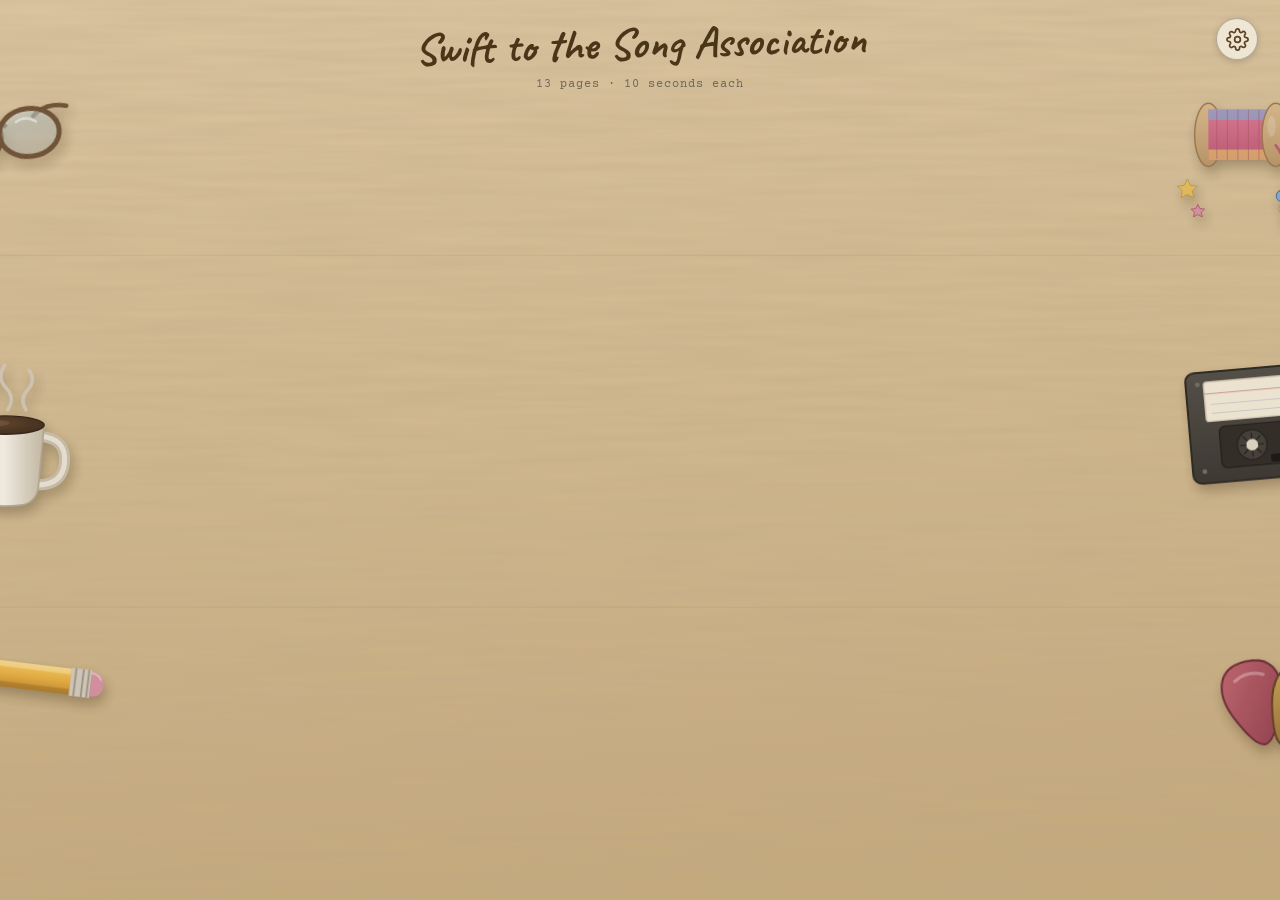
==== commit 87f55855: "Improve screen-reader and keyboard accessibility - Make the suggestions box a real combobox: #songIn" ====
--- a/index.html
+++ b/index.html
@@ -175,9 +175,29 @@
   </header>
 
   <!-- START SCREEN -->
-  <section id="screen-start" class="screen card">
+  <section id="screen-start" class="screen card" tabindex="-1" aria-label="Home — choose a mode and play">
     <div id="loading" class="loading">opening the notebook…</div>
     <div id="startContent" style="display:none;">
+      <button id="albumFocusBtn" class="album-focus-badge" type="button" title="Album focus — beat all 12" aria-label="Album focus — beat all 12">
+        <svg viewBox="0 0 100 100" width="100%" height="100%" aria-hidden="true">
+          <path d="M50 50 L90 50 A40 40 0 0 1 84.641 70 Z" fill="#6f8f5e" stroke="#fbf6e9" stroke-width="0.9"/>
+          <path d="M50 50 L84.641 70 A40 40 0 0 1 70 84.641 Z" fill="#d4b06a" stroke="#fbf6e9" stroke-width="0.9"/>
+          <path d="M50 50 L70 84.641 A40 40 0 0 1 50 90 Z" fill="#7e6aa6" stroke="#fbf6e9" stroke-width="0.9"/>
+          <path d="M50 50 L50 90 A40 40 0 0 1 30 84.641 Z" fill="#b23a3a" stroke="#fbf6e9" stroke-width="0.9"/>
+          <path d="M50 50 L30 84.641 A40 40 0 0 1 15.359 70 Z" fill="#6f93b5" stroke="#fbf6e9" stroke-width="0.9"/>
+          <path d="M50 50 L15.359 70 A40 40 0 0 1 10 50 Z" fill="#3a3a3f" stroke="#fbf6e9" stroke-width="0.9"/>
+          <path d="M50 50 L10 50 A40 40 0 0 1 15.359 30 Z" fill="#e09ab8" stroke="#fbf6e9" stroke-width="0.9"/>
+          <path d="M50 50 L15.359 30 A40 40 0 0 1 30 15.359 Z" fill="#8d99a6" stroke="#fbf6e9" stroke-width="0.9"/>
+          <path d="M50 50 L30 15.359 A40 40 0 0 1 50 10 Z" fill="#9a7b55" stroke="#fbf6e9" stroke-width="0.9"/>
+          <path d="M50 50 L50 10 A40 40 0 0 1 70 15.359 Z" fill="#2b3a5e" stroke="#fbf6e9" stroke-width="0.9"/>
+          <path d="M50 50 L70 15.359 A40 40 0 0 1 84.641 30 Z" fill="#b56a8a" stroke="#fbf6e9" stroke-width="0.9"/>
+          <path d="M50 50 L84.641 30 A40 40 0 0 1 90 50 Z" fill="#5aa0a0" stroke="#fbf6e9" stroke-width="0.9"/>
+          <circle cx="50" cy="50" r="40" fill="none" stroke="#2b2b2b" stroke-width="1.6"/>
+          <circle cx="50" cy="50" r="23" fill="#fbf6e9" stroke="#2b2b2b" stroke-width="1.6"/>
+          <path transform="translate(50,50) scale(1.45)" d="M0,-10 L2.94,-4.05 L9.51,-3.09 L4.76,1.55 L5.88,8.09 L0,5 L-5.88,8.09 L-4.76,1.55 L-9.51,-3.09 L-2.94,-4.05 Z" fill="#e0a32f" stroke="#b9852a" stroke-width="0.8"/>
+        </svg>
+        <span class="album-focus-badge-cap">album focus</span>
+      </button>
       <div class="mode-picker">
         <p class="mode-picker-label">mode</p>
         <div id="typeTabs" class="mode-tabs"></div>
@@ -269,7 +289,7 @@
   </section>
 
   <!-- STATS SCREEN -->
-  <section id="screen-stats" class="screen card">
+  <section id="screen-stats" class="screen card" tabindex="-1" aria-label="Statistics">
     <div class="stats-nav">
       <span class="stats-title">Stats</span>
       <button id="statsBackBtn" class="btn-link">← back</button>
@@ -278,7 +298,7 @@
   </section>
 
   <!-- GAME SCREEN -->
-  <section id="screen-game" class="screen card">
+  <section id="screen-game" class="screen card" tabindex="-1" aria-label="Song round">
     <button id="quitBtn" class="quit-btn" type="button" data-label="close the notebook">close the notebook</button>
     <div id="marginTally" class="margin-tally" aria-hidden="true"></div>
     <div id="livesTally" class="lives-tally" aria-hidden="true"></div>
@@ -292,9 +312,9 @@
     </div>
 
     <p class="word-label">write a song with</p>
-    <div class="word-wrap"><span id="wordDisplay" class="word">—</span><span id="rarityStamp" class="rarity-stamp" aria-hidden="true"></span></div>
-
-    <div class="timer-wrap">
+    <div class="word-wrap"><span id="wordDisplay" class="word" aria-live="polite" aria-atomic="true">—</span><span id="rarityStamp" class="rarity-stamp" aria-hidden="true"></span></div>
+
+    <div class="timer-wrap" role="timer" aria-live="off" aria-label="Time remaining">
       <canvas id="timerSpark" class="timer-spark" aria-hidden="true"></canvas>
       <div class="timer-track"><div id="timerFill" class="timer-fill"></div></div>
       <div class="timer-label"><span id="timerLabel">10.0</span>s</div>
@@ -303,9 +323,12 @@
     <div id="playArea">
       <div class="input-area">
         <input id="songInput" type="text" autocomplete="off" spellcheck="false"
-               placeholder="write the line…" />
+               placeholder="write the line…"
+               role="combobox" aria-expanded="false" aria-controls="dropdown"
+               aria-haspopup="listbox" aria-autocomplete="list"
+               aria-label="Type a song title or a lyric line" />
         <div id="rejectFlash" class="reject-flash" aria-live="assertive"></div>
-        <div id="dropdown" class="dropdown"></div>
+        <div id="dropdown" class="dropdown" role="listbox" aria-label="Matching songs"></div>
       </div>
       <div id="verseMeter" class="verse-meter" aria-hidden="true" hidden>
         <span class="vm-notch" data-tier="1"></span>
@@ -320,11 +343,16 @@
       <p id="excludedNote" class="excluded-note" aria-live="polite" style="display:none;"></p>
     </div>
 
-    <div id="feedback" class="feedback"></div>
+    <div id="feedback" class="feedback" aria-live="polite"></div>
+
+    <!-- Screen-reader-only running status (page + score) and a low-time cue. The
+         visual bracelet/timer carry this for sighted players; these voice it. -->
+    <p id="srStatus" class="sr-only" aria-live="polite"></p>
+    <p id="srTimer" class="sr-only" aria-live="polite"></p>
   </section>
 
   <!-- RESULTS SCREEN -->
-  <section id="screen-results" class="screen card">
+  <section id="screen-results" class="screen card" tabindex="-1" aria-label="Results">
     <p class="word-label" style="text-align:center;">the final tally</p>
     <div class="final-score">
       <div class="big" id="finalScore">0</div>
@@ -340,7 +368,7 @@
 
     <div id="namePrompt" class="name-prompt" style="display:none;">
       <p>sign your notebook — you will be remembered</p>
-      <input id="nameInput" type="text" maxlength="20" placeholder="your name" />
+      <input id="nameInput" type="text" maxlength="20" placeholder="your name" aria-label="Your name" />
       <button id="saveNameBtn" class="btn-primary">Sign</button>
     </div>
 
@@ -421,7 +449,7 @@
   </section>
 
   <!-- RECORDS SCREEN -->
-  <section id="screen-records" class="screen card">
+  <section id="screen-records" class="screen card" tabindex="-1" aria-label="Records and history">
     <div class="stats-nav">
       <span class="stats-title">Records</span>
       <button id="recordsBackBtn" class="btn-link">← back</button>
@@ -430,7 +458,7 @@
   </section>
 
   <!-- ACHIEVEMENTS SCREEN -->
-  <section id="screen-achievements" class="screen card">
+  <section id="screen-achievements" class="screen card" tabindex="-1" aria-label="Charm collection">
     <div class="stats-nav">
       <span class="stats-title">Achievements</span>
       <button id="achievementsBackBtn" class="btn-link">← back</button>
@@ -439,7 +467,7 @@
   </section>
 
   <!-- CHALLENGES SCREEN — the unlock-and-defeat puzzle collection -->
-  <section id="screen-challenges" class="screen card">
+  <section id="screen-challenges" class="screen card" tabindex="-1" aria-label="Challenges">
     <div class="stats-nav">
       <span class="stats-title">Challenges</span>
       <button id="challengesBackBtn" class="btn-link">← back</button>
@@ -447,8 +475,17 @@
     <div id="challengesBody"></div>
   </section>
 
+  <!-- ALBUM FOCUS SCREEN — pick an album, pick a difficulty, beat all 12 -->
+  <section id="screen-albumfocus" class="screen card" tabindex="-1" aria-label="Album focus">
+    <div class="stats-nav">
+      <span class="stats-title">Album Focus</span>
+      <button id="albumFocusBackBtn" class="btn-link">← back</button>
+    </div>
+    <div id="albumFocusBody"></div>
+  </section>
+
   <!-- SONGBOOK SCREEN — the missing-songs checklist behind "I Hate It Here" -->
-  <section id="screen-songbook" class="screen card">
+  <section id="screen-songbook" class="screen card" tabindex="-1" aria-label="Songbook">
     <div class="stats-nav">
       <span class="stats-title">Songbook</span>
       <button id="songbookBackBtn" class="btn-link">← back</button>
--- a/styles.css
+++ b/styles.css
@@ -188,6 +188,22 @@
     to   { width: 20px; opacity: 1; }
   }
 
+  /* Visually hidden but available to screen readers — used for live status/timer
+     cues and any text alternative to a purely visual element. */
+  .sr-only {
+    position: absolute !important;
+    width: 1px; height: 1px;
+    padding: 0; margin: -1px;
+    overflow: hidden;
+    clip: rect(0, 0, 0, 0);
+    white-space: nowrap;
+    border: 0;
+  }
+  /* A focused screen container shouldn't draw a focus ring (focus is moved there
+     programmatically for screen-reader/keyboard users, not by tabbing). */
+  .screen:focus { outline: none; }
+  .screen:focus-visible { outline: none; }
+
   .screen { display: none; }
   .screen.active { display: block; animation: fade 0.4s ease; }
   @keyframes fade { from { opacity: 0; transform: translateY(8px); } to { opacity: 1; transform: none; } }
@@ -211,6 +227,35 @@
     to   { transform: rotateX(108deg); }
   }
   @keyframes pageFlipShade { from { opacity: 0; } to { opacity: 1; } }
+
+  /* side-to-side page turns for screen navigation, both pivoting on the left spine.
+     --side (FORWARD into a sub-page): the leaving page turns away to the left, revealing
+     the destination beneath. --in (BACK / give-up): the destination page turns in from the
+     left, landing on top of the page being left behind. */
+  .page-flip-sheet.page-flip-sheet--side,
+  .page-flip-sheet.page-flip-sheet--in {
+    transform-origin: center left;
+  }
+  .page-flip-sheet.page-flip-sheet--side { animation-name: pageFlipSide; }
+  .page-flip-sheet.page-flip-sheet--in   { animation-name: pageFlipIn; }
+  .flip-shade.flip-shade--side,
+  .flip-shade.flip-shade--in {
+    background: linear-gradient(to left, rgba(38,24,10,0.42), rgba(38,24,10,0.06) 48%, rgba(255,255,255,0.10) 100%);
+  }
+  .flip-shade.flip-shade--in { animation-name: pageFlipShadeOut; }
+  /* A frozen, non-animating backdrop clone of the page being left, sitting beneath the
+     incoming sheet during a back/"in" turn (see flipInToScreen). Its shade is suppressed. */
+  .page-flip-sheet.flip-static { animation: none; box-shadow: none; }
+  .flip-shade.flip-shade--off { display: none; }
+  @keyframes pageFlipSide {
+    from { transform: rotateY(0deg); }
+    to   { transform: rotateY(-104deg); }
+  }
+  @keyframes pageFlipIn {
+    from { transform: rotateY(-104deg); }
+    to   { transform: rotateY(0deg); }
+  }
+  @keyframes pageFlipShadeOut { from { opacity: 1; } to { opacity: 0; } }
 
   /* ---------- Buttons (hand-drawn / taped) ---------- */
   button {
@@ -561,6 +606,34 @@
   .chall-result-meta { font-family: var(--type); font-size: 11px; color: var(--ink-soft); margin-bottom: 12px; }
   #backToChallenges { width: auto; margin: 0 auto; padding: 5px 18px; }
 
+  /* ---------- Album Focus page — borrows the master/detail .chall-* layout ----------
+     The album rows extend .chall-item with a colour dot + best score; the status mark
+     scales with how hard the album was beaten (af-mark--perfect/beaten/played/none). */
+  .af-item { grid-template-columns: 16px 1fr auto 22px; }
+  .af-item-dot { width: 13px; height: 13px; border-radius: 50%; box-shadow: inset 0 0 0 1px rgba(43,39,34,0.25); }
+  .af-item-best { font-family: var(--type); font-size: 11px; color: var(--ink-soft); white-space: nowrap; }
+  .af-item.selected .af-item-best { color: #1f3a52; }
+  .af-item.is-fresh .chall-item-name { color: var(--ink-soft); }
+  .af-mark { display: flex; justify-content: center; align-items: center; }
+  .af-mark--none { font-family: var(--type); font-size: 13px; color: #c4bca9; }
+  .af-mark .chall-mark-svg, .af-mark .chall-star-svg { width: 19px; height: 19px; }
+  /* a beaten-on-Hard tick reads a touch bolder/gold; the data-diff hook lets the tier scale */
+  .af-mark--beaten[data-diff="hard"] .chall-mark-svg circle,
+  .af-mark--beaten[data-diff="hard"] .chall-mark-svg path { stroke: #c8901c; }
+  .af-mark--perfect .chall-star-svg { filter: drop-shadow(0 1px 1px rgba(176,130,31,0.5)); }
+
+  .af-detail-spine { width: 7px; align-self: stretch; min-height: 30px; border-radius: 2px; box-shadow: inset 0 0 0 1px rgba(43,39,34,0.2); }
+  .af-stamp { color: rgba(60,90,70,0.85); border-color: rgba(60,90,70,0.55); }
+  .af-diffs { display: flex; gap: 8px; margin-top: 10px; }
+  .af-diff {
+    font-family: var(--type); font-size: 12px; font-weight: 700; color: var(--ink-soft);
+    background: rgba(236,227,208,0.5); border: 1.5px solid #c7ba9b; border-radius: 2px;
+    padding: 6px 14px; cursor: pointer; transition: background 0.14s, color 0.14s, border-color 0.14s;
+  }
+  .af-diff:hover { background: rgba(43,39,34,0.06); }
+  .af-diff.is-on { color: var(--paper); background: var(--ink); border-color: var(--ink); }
+  #backToAlbumFocus { width: auto; margin: 0 auto; padding: 5px 18px; }
+
   /* Choose Your Path — mid-run perk fork. The overlay covers the answered page
      (the card is position:relative — see .quit-btn) until a perk is chosen. */
   .chall-path-overlay {
@@ -617,6 +690,9 @@
   /* One Of A Kind — a remaining guess (drains to a hollow pip as guesses are spent) */
   .chall-pip.filled { background: #b23a3a; border-color: #b23a3a; }
   .chall-prog-count { font-variant-numeric: tabular-nums; opacity: 0.8; }
+  /* When the count sits directly after the name (no pips between — Shrinking Timer,
+     Wrapped Like A Chain, On Tour!, It's A Clock!), keep them from butting together. */
+  .chall-prog-name + .chall-prog-count { margin-left: 8px; }
 
   /* Challenge curtain — the full-screen reveal that precedes a round's word: Wildcard's
      per-round rule, One Of A Kind's target song, Choose Your Path's run intro. A paper
@@ -631,8 +707,33 @@
   }
   .chall-curtain.leaving { animation: curtain-out 0.34s ease both; }
   @keyframes curtain-out { from { opacity: 1; } to { opacity: 0; } }
+  /* The twinkling starfield painted behind the curtain card (curtainStarfieldHTML): ~30 faint
+     gold stars plus a hidden moon + Saturn. Sits behind the card; stars never catch taps. */
+  .chall-starfield {
+    position: absolute; inset: 0; overflow: hidden; pointer-events: none; z-index: 0;
+  }
+  .chall-star, .chall-sky {
+    position: absolute; display: block; color: #d8a838;
+  }
+  .chall-star svg, .chall-sky svg { display: block; width: 100%; height: 100%; }
+  /* stars twinkle (opacity-only so the inline rotate is preserved) */
+  .chall-star {
+    opacity: 0;
+    animation: curtain-twinkle var(--dur, 3s) ease-in-out var(--delay, 0s) infinite;
+  }
+  @keyframes curtain-twinkle {
+    0%, 100% { opacity: var(--min, 0.12); }
+    50%      { opacity: var(--max, 0.55); }
+  }
+  /* the moon + Saturn sit steady and dim, fading in once */
+  .chall-sky {
+    opacity: 0; color: #c79a36;
+    animation: curtain-skyrise 0.9s ease 0.2s both;
+  }
+  @keyframes curtain-skyrise { from { opacity: 0; } to { opacity: 0.32; } }
+
   .chall-curtain-card {
-    position: relative; text-align: center; max-width: 460px;
+    position: relative; z-index: 1; text-align: center; max-width: 460px;
     padding: 26px 30px 24px 38px;
     background: var(--paper); border: 1px solid rgba(43, 39, 34, 0.18);
     border-radius: 4px; box-shadow: 3px 5px 0 rgba(43, 39, 34, 0.14);
@@ -681,6 +782,11 @@
   .chall-curtain-sub {
     font-family: var(--type); font-size: 12.5px; line-height: 1.5;
     color: var(--ink-soft); max-width: 340px; margin: 14px auto 0;
+  }
+  /* The "to beat it" win condition under a challenge's round-1 intro. */
+  .chall-curtain-win {
+    display: inline-block; margin-top: 9px; font-style: italic;
+    color: var(--ink); opacity: 0.82;
   }
   .chall-curtain-cue {
     font-family: var(--type); font-size: 12px; color: var(--ink-soft);
@@ -706,6 +812,9 @@
     .chall-curtain-rule::after { transform: scaleX(1); }
     .chall-curtain-next { transform: none; }
     .chall-curtain-next:active { transform: translateY(1px); }
+    /* stars hold steady (no twinkle); the rotate set inline still applies */
+    .chall-star { animation: none; opacity: 0.32; }
+    .chall-sky { animation: none; opacity: 0.3; }
   }
 
   /* Vanishing Word challenge — the prompt word fades out of view after a beat
@@ -720,6 +829,16 @@
     color: var(--ink-soft); -webkit-text-fill-color: var(--ink-soft); opacity: 0.55; letter-spacing: 2px;
   }
   @media (prefers-reduced-motion: reduce) { .word-wrap.vanished #wordDisplay { transition: none; } }
+
+  /* Revolving Door challenge — each time the word swaps mid-round it spins in (a quick
+     half-turn + fade), so the change reads as the door revolving. Motion-safe; the class
+     is only added when motion is allowed. */
+  .word-wrap.revolve-in #wordDisplay { animation: revolve-swap 0.4s cubic-bezier(0.22, 0.7, 0.3, 1) both; transform-origin: 50% 50%; }
+  @keyframes revolve-swap {
+    0%   { opacity: 0; transform: rotateY(-82deg) translateX(10px); }
+    55%  { opacity: 1; }
+    100% { opacity: 1; transform: rotateY(0deg) translateX(0); }
+  }
 
   /* Word Games challenge — the prompt word is distorted (display only; matching reads
      state). Letters render as inline spans so each can tilt at the wobble tier. */
@@ -2139,6 +2258,41 @@
     .nav-card-kicker { font-size: 7.5px; letter-spacing: 1px; }
   }
 
+  /* Album-focus corner badge — a colour-wheel of the 12 albums (gold star centre),
+     pinned to the top-right corner of the start page, bleeding slightly over the edge
+     like a sticker. Replaces the old "album focus" keepsake card in the .see-also row.
+     Keeps id="albumFocusBtn" so the existing click handler (→ openAlbumFocus) is unchanged. */
+  .album-focus-badge {
+    position: absolute; top: 12px; right: 12px; z-index: 6;
+    width: 50px; height: 50px; padding: 0; margin: 0; line-height: 0;
+    background: none; border: none; cursor: pointer; border-radius: 50%;
+    filter: drop-shadow(0 2px 3px rgba(43, 39, 34, 0.28));
+    transition: transform 0.18s ease, filter 0.18s ease;
+  }
+  .album-focus-badge svg { display: block; }
+  /* caption hidden by default — surfaces as a small ink label on hover/focus */
+  .album-focus-badge-cap {
+    position: absolute; top: 100%; right: 0; margin-top: 3px;
+    font-family: var(--type); font-size: 8.5px; letter-spacing: 1.2px;
+    text-transform: uppercase; color: var(--ink-soft); white-space: nowrap;
+    opacity: 0; transform: translateY(-3px); pointer-events: none;
+    transition: opacity 0.18s ease, transform 0.18s ease;
+  }
+  .album-focus-badge:hover, .album-focus-badge:focus-visible {
+    transform: rotate(-7deg) scale(1.07);
+    filter: drop-shadow(0 4px 7px rgba(43, 39, 34, 0.34));
+    outline: none;
+  }
+  .album-focus-badge:hover .album-focus-badge-cap,
+  .album-focus-badge:focus-visible .album-focus-badge-cap { opacity: 1; transform: translateY(0); }
+  .album-focus-badge:active { transform: scale(0.97); }
+  [data-reduce-motion="true"] .album-focus-badge { transition: none; }
+  [data-reduce-motion="true"] .album-focus-badge:hover,
+  [data-reduce-motion="true"] .album-focus-badge:focus-visible { transform: none; }
+  @media (max-width: 480px) {
+    .album-focus-badge { width: 44px; height: 44px; top: 9px; right: 9px; }
+  }
+
   /* Daily-streak status line under the streak numbers on the Stats page. */
   .daily-streak-note { font-family: var(--type); font-size: 11px; letter-spacing: 0.5px; color: var(--ink-soft); text-align: center; margin-top: 8px; }
 
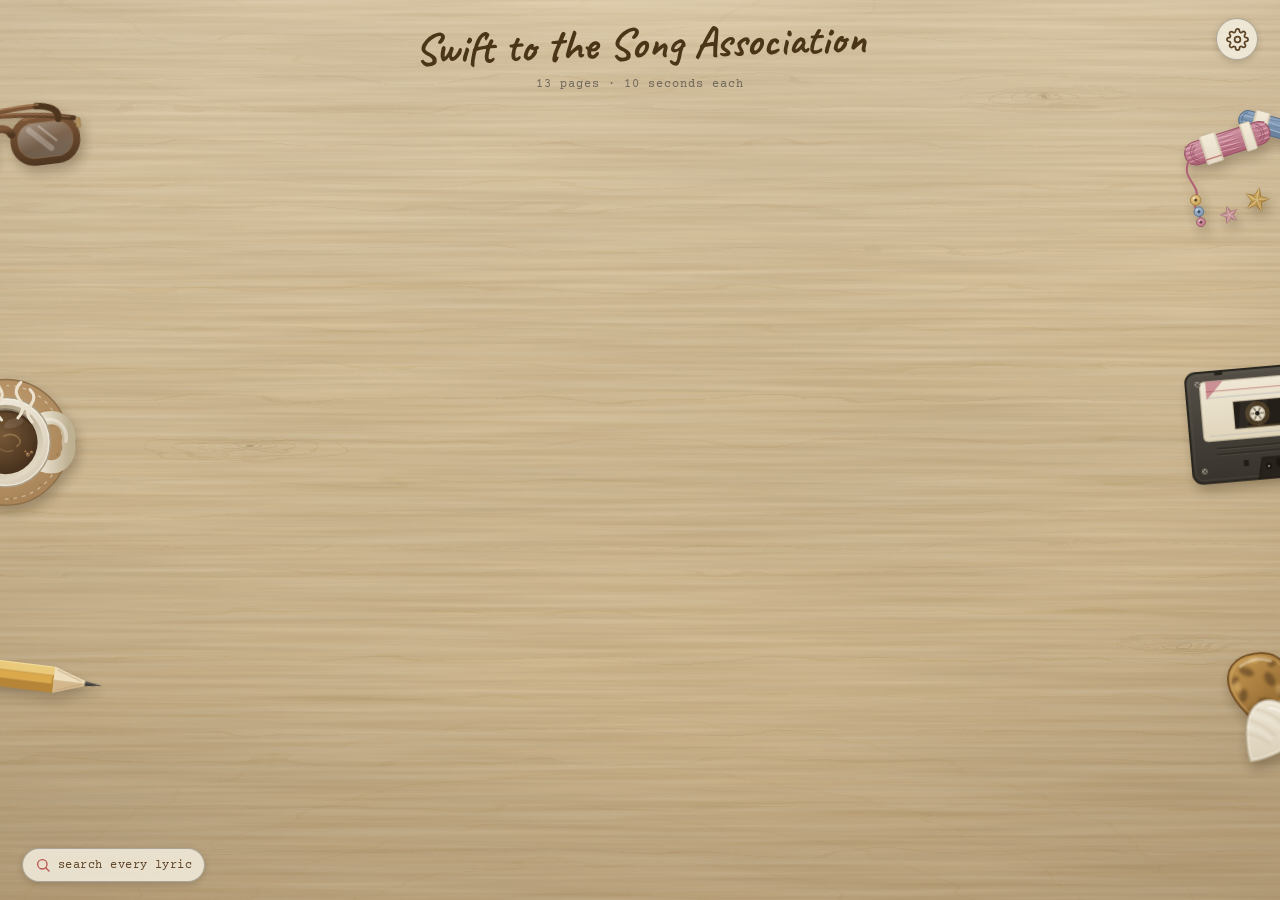
==== commit 86c8cb66: "Redraw all six desk props as true top-down objects Replace the placeholder desk-item SVGs with metic" ====
--- a/index.html
+++ b/index.html
@@ -2,6 +2,12 @@
 <html lang="en">
 <head>
 <meta charset="UTF-8" />
+<script>
+// Canonicalise /index.html to the bare directory URL.
+if (location.pathname.endsWith('/index.html')) {
+  location.replace(location.pathname.slice(0, -'index.html'.length) + location.search + location.hash);
+}
+</script>
 <meta name="viewport" content="width=device-width, initial-scale=1.0" />
 <title>Swift To The Song Association</title>
 <meta name="description" content="A Taylor Swift lyric guessing game. Each round shows a word — name a song whose lyrics contain it. 13 rounds, a songwriter's notebook." />
@@ -12,15 +18,15 @@
 <meta property="og:site_name" content="Swift To The Song Association" />
 <meta property="og:title" content="Swift To The Song Association" />
 <meta property="og:description" content="Name the Taylor Swift song hiding the word. 13 rounds, a songwriter's notebook." />
-<meta property="og:url" content="https://swiftothecore.github.io/swift-association-testing/" />
-<meta property="og:image" content="https://swiftothecore.github.io/swift-association-testing/icons/og-image.png" />
+<meta property="og:url" content="https://swiftassociation.com/" />
+<meta property="og:image" content="https://swiftassociation.com/icons/og-image.png" />
 <meta property="og:image:width" content="1200" />
 <meta property="og:image:height" content="630" />
 <meta property="og:image:alt" content="Swift To The Song Association — a gold star on ruled notebook paper." />
 <meta name="twitter:card" content="summary_large_image" />
 <meta name="twitter:title" content="Swift To The Song Association" />
 <meta name="twitter:description" content="Name the Taylor Swift song hiding the word. 13 rounds, a songwriter's notebook." />
-<meta name="twitter:image" content="https://swiftothecore.github.io/swift-association-testing/icons/og-image.png" />
+<meta name="twitter:image" content="https://swiftassociation.com/icons/og-image.png" />
 
 <!-- PWA -->
 <link rel="manifest" href="manifest.webmanifest" />
@@ -35,119 +41,318 @@
   <link rel="stylesheet" href="styles.css" />
 </head>
 <body data-era="gold">
+<canvas id="snowfall" aria-hidden="true"></canvas>
 <div class="desk-items" aria-hidden="true">
-  <!-- LEFT: reading glasses -->
+  <!-- LEFT: reading glasses, folded flat on the desk, seen from directly above.
+       Resting front-down, so the folded temples cross over the lenses. -->
   <div class="desk-item di-glasses">
     <svg viewBox="0 0 170 84" xmlns="http://www.w3.org/2000/svg">
-      <defs><linearGradient id="glLens" x1="0" y1="0" x2="0" y2="1"><stop offset="0" stop-color="#cfe0e6" stop-opacity="0.55"/><stop offset="1" stop-color="#aebfc6" stop-opacity="0.3"/></linearGradient></defs>
-      <g fill="none" stroke="#6b4a2b" stroke-width="4.5" stroke-linecap="round"><path d="M16 24 C30 20 42 23 50 30"/><path d="M154 24 C140 20 128 23 120 30"/></g>
-      <path d="M78 38 q7 -8 14 0" fill="none" stroke="#6b4a2b" stroke-width="4.5"/>
-      <ellipse cx="56" cy="46" rx="30" ry="24" fill="url(#glLens)" stroke="#6b4a2b" stroke-width="5"/>
-      <ellipse cx="114" cy="46" rx="30" ry="24" fill="url(#glLens)" stroke="#6b4a2b" stroke-width="5"/>
-      <path d="M44 34 q10 -6 20 2" fill="none" stroke="#ffffff" stroke-opacity="0.5" stroke-width="2.5" stroke-linecap="round"/>
-      <path d="M102 34 q10 -6 20 2" fill="none" stroke="#ffffff" stroke-opacity="0.5" stroke-width="2.5" stroke-linecap="round"/>
+      <defs>
+        <linearGradient id="glAcetate" x1="0" y1="0" x2="0" y2="1"><stop offset="0" stop-color="#7c4e2a"/><stop offset="0.55" stop-color="#5f3a1e"/><stop offset="1" stop-color="#472a13"/></linearGradient>
+        <linearGradient id="glLens" x1="0.2" y1="0" x2="0.8" y2="1"><stop offset="0" stop-color="#dde9ec" stop-opacity="0.42"/><stop offset="0.55" stop-color="#c2d1d5" stop-opacity="0.2"/><stop offset="1" stop-color="#adbec4" stop-opacity="0.32"/></linearGradient>
+      </defs>
+      <!-- front frame: two acetate rims + keyhole bridge -->
+      <rect x="6" y="30" width="70" height="50" rx="24" fill="url(#glAcetate)"/>
+      <rect x="94" y="30" width="70" height="50" rx="24" fill="url(#glAcetate)"/>
+      <path d="M74 46 C77 37 93 37 96 46" fill="none" stroke="url(#glAcetate)" stroke-width="8" stroke-linecap="round"/>
+      <!-- lenses: translucent so the wood shows through -->
+      <rect x="13" y="37" width="56" height="36" rx="17" fill="url(#glLens)"/>
+      <rect x="101" y="37" width="56" height="36" rx="17" fill="url(#glLens)"/>
+      <rect x="13.5" y="37.5" width="55" height="35" rx="16.5" fill="none" stroke="#8a5a33" stroke-width="1" opacity="0.6"/>
+      <rect x="101.5" y="37.5" width="55" height="35" rx="16.5" fill="none" stroke="#8a5a33" stroke-width="1" opacity="0.6"/>
+      <!-- diagonal lens glare -->
+      <path d="M26 44 L46 64" stroke="#ffffff" stroke-opacity="0.26" stroke-width="6" stroke-linecap="round"/>
+      <path d="M36 41 L52 57" stroke="#ffffff" stroke-opacity="0.32" stroke-width="2.2" stroke-linecap="round"/>
+      <path d="M114 44 L134 64" stroke="#ffffff" stroke-opacity="0.26" stroke-width="6" stroke-linecap="round"/>
+      <path d="M124 41 L140 57" stroke="#ffffff" stroke-opacity="0.32" stroke-width="2.2" stroke-linecap="round"/>
+      <!-- warm sheen along the top of each rim -->
+      <path d="M18 34.5 Q40 29.5 60 33" fill="none" stroke="#9c6a42" stroke-width="2" stroke-linecap="round" opacity="0.85"/>
+      <path d="M110 33 Q130 29.5 152 34.5" fill="none" stroke="#9c6a42" stroke-width="2" stroke-linecap="round" opacity="0.85"/>
+      <!-- folded temples, nested one over the other -->
+      <path d="M160 37 C126 28 76 24.5 46 26" fill="none" stroke="url(#glAcetate)" stroke-width="5" stroke-linecap="round"/>
+      <path d="M50 26 C36 26.5 27 31 28 40" fill="none" stroke="#46290f" stroke-width="6.5" stroke-linecap="round"/>
+      <path d="M156 35.5 C126 27 84 23.8 58 24.8" fill="none" stroke="#a5714a" stroke-width="1.2" stroke-linecap="round" opacity="0.7"/>
+      <path d="M10 37 C46 24 100 19.5 128 21" fill="none" stroke="url(#glAcetate)" stroke-width="5" stroke-linecap="round"/>
+      <path d="M124 20.7 C138 22 146 27 144.5 36" fill="none" stroke="#46290f" stroke-width="6.5" stroke-linecap="round"/>
+      <path d="M12 35.5 C46 22.5 100 18 126 19.5" fill="none" stroke="#ab7748" stroke-width="1.3" stroke-linecap="round" opacity="0.9"/>
+      <!-- gold hinges -->
+      <rect x="4" y="37" width="4.5" height="10" rx="1.6" fill="#b28e50" stroke="#8a6a38" stroke-width="0.6"/>
+      <rect x="161.5" y="37" width="4.5" height="10" rx="1.6" fill="#b28e50" stroke="#8a6a38" stroke-width="0.6"/>
     </svg>
   </div>
-  <!-- LEFT: coffee mug + steam -->
+  <!-- LEFT: coffee mug from directly above: concentric rim, inner wall and
+       coffee disc, flat handle loop pointing right, on a stitched cork coaster -->
   <div class="desk-item di-mug">
     <svg viewBox="0 0 140 156" xmlns="http://www.w3.org/2000/svg">
       <defs>
-        <linearGradient id="mugBody" x1="0" y1="0" x2="1" y2="0"><stop offset="0" stop-color="#e8e2d6"/><stop offset="0.5" stop-color="#f3eee4"/><stop offset="0.78" stop-color="#d6cdbc"/><stop offset="1" stop-color="#c2b7a1"/></linearGradient>
-        <radialGradient id="mugCoffee" cx="0.42" cy="0.4" r="0.7"><stop offset="0" stop-color="#5a3a21"/><stop offset="1" stop-color="#382310"/></radialGradient>
+        <radialGradient id="mgCoaster" cx="0.42" cy="0.38" r="0.75"><stop offset="0" stop-color="#cca470"/><stop offset="1" stop-color="#a37846"/></radialGradient>
+        <radialGradient id="mgBody" cx="0.34" cy="0.3" r="0.9"><stop offset="0" stop-color="#f8f3e7"/><stop offset="0.55" stop-color="#ece4d2"/><stop offset="1" stop-color="#cfc2a9"/></radialGradient>
+        <linearGradient id="mgWall" x1="0" y1="0" x2="0.7" y2="1"><stop offset="0" stop-color="#9f8f6d"/><stop offset="1" stop-color="#e8dfc9"/></linearGradient>
+        <radialGradient id="mgCoffee" cx="0.42" cy="0.38" r="0.72"><stop offset="0" stop-color="#74502c"/><stop offset="0.7" stop-color="#4a2f16"/><stop offset="1" stop-color="#35200d"/></radialGradient>
+        <linearGradient id="mgHandle" x1="0" y1="0" x2="1" y2="0"><stop offset="0" stop-color="#efe8d6"/><stop offset="1" stop-color="#bfb18f"/></linearGradient>
       </defs>
-      <g class="desk-steam" fill="none" stroke="#cfc4b2" stroke-width="3.4" stroke-linecap="round">
-        <path d="M52 58 q-8 -12 2 -22 q9 -10 1 -22"/>
-        <path d="M72 58 q8 -12 -2 -22 q-9 -10 -1 -22"/>
-        <path d="M90 58 q-7 -11 2 -20 q8 -9 1 -19"/>
-      </g>
-      <path d="M104 84 q26 2 24 26 q-2 22 -26 22" fill="none" stroke="#c6bba4" stroke-width="11"/>
-      <path d="M104 84 q26 2 24 26 q-2 22 -26 22" fill="none" stroke="#e7e0d2" stroke-width="5"/>
-      <path d="M30 72 q39 -8 78 0 l-6 64 q-3 14 -17 16 q-16 2 -32 0 q-14 -2 -17 -16 z" fill="url(#mugBody)" stroke="#b0a48c" stroke-width="1.6"/>
-      <ellipse cx="69" cy="73" rx="39" ry="9" fill="url(#mugCoffee)" stroke="#2c1b0e" stroke-width="1.4"/>
-      <ellipse cx="61" cy="71" rx="13" ry="3" fill="#7a5536" opacity="0.5"/>
-      <path d="M40 82 q4 38 8 54" fill="none" stroke="#ffffff" stroke-opacity="0.38" stroke-width="4" stroke-linecap="round"/>
+      <!-- cork coaster -->
+      <circle cx="70" cy="90" r="62" fill="url(#mgCoaster)" stroke="#8c6a3e" stroke-width="1.5"/>
+      <g fill="#7a5a32" opacity="0.25">
+        <circle cx="98" cy="46" r="1.3"/><circle cx="116" cy="74" r="1"/><circle cx="121" cy="102" r="1.5"/><circle cx="104" cy="132" r="1.1"/><circle cx="76" cy="146" r="1.3"/><circle cx="44" cy="140" r="1"/><circle cx="70" cy="34" r="1.1"/><circle cx="46" cy="42" r="1.4"/><circle cx="24" cy="70" r="1"/><circle cx="18" cy="102" r="1.3"/><circle cx="30" cy="128" r="1.2"/><circle cx="110" cy="58" r="0.9"/>
+      </g>
+      <circle cx="70" cy="90" r="56" fill="none" stroke="#f2e7cd" stroke-width="1.4" stroke-dasharray="3.5 5" opacity="0.5"/>
+      <!-- handle loop, drawn under the body so the join is clean -->
+      <path d="M104 68 C126 60 134 76 132 90 C134 104 126 120 104 112" fill="none" stroke="url(#mgHandle)" stroke-width="13" stroke-linecap="round"/>
+      <path d="M105 69 C124 63 131 78 129.5 89" fill="none" stroke="#fbf6ea" stroke-width="3.5" stroke-linecap="round" opacity="0.5"/>
+      <!-- rim, inner wall, coffee -->
+      <circle cx="70" cy="90" r="44" fill="url(#mgBody)" stroke="#ab9d80" stroke-width="1.4"/>
+      <circle cx="70" cy="90" r="42.5" fill="none" stroke="#fffdf4" stroke-width="1.3" stroke-opacity="0.55"/>
+      <circle cx="70" cy="90" r="37" fill="url(#mgWall)"/>
+      <circle cx="70" cy="90" r="31.5" fill="url(#mgCoffee)"/>
+      <path d="M40.4 79.2 A31.5 31.5 0 0 1 94.1 69.8" fill="none" stroke="#1c1004" stroke-width="4" stroke-linecap="round" opacity="0.3"/>
+      <!-- crema swirl, sheen, a few bubbles by the edge -->
+      <path d="M68 84 q8 -4 14 1 q5 5 -1 9" fill="none" stroke="#bd8f5c" stroke-width="1.6" stroke-linecap="round" opacity="0.5"/>
+      <path d="M64 96 q6 5 13 2" fill="none" stroke="#bd8f5c" stroke-width="1.2" stroke-linecap="round" opacity="0.4"/>
+      <ellipse cx="78" cy="71" rx="10" ry="4.5" fill="#ffffff" opacity="0.1" transform="rotate(-18 78 71)"/>
+      <circle cx="92" cy="102" r="2.2" fill="#8a5c33"/><circle cx="95.5" cy="99.5" r="1.5" fill="#9a6a3c"/><circle cx="89.5" cy="99" r="1.1" fill="#9a6a3c"/>
+      <circle cx="91.4" cy="101.2" r="0.6" fill="#ffffff" opacity="0.6"/><circle cx="95.1" cy="99" r="0.4" fill="#ffffff" opacity="0.5"/>
+      <!-- steam wisps curling up off the surface -->
+      <g class="desk-steam" fill="none" stroke="#efe5cf" stroke-width="3" stroke-linecap="round">
+        <path d="M66 68 q-9 -9 -2 -18 q6 -8 -2 -16"/>
+        <path d="M82 66 q9 -10 1 -19 q-6 -8 2 -16"/>
+        <path d="M96 70 q-8 -9 -1 -17 q6 -8 -1 -15"/>
+      </g>
     </svg>
   </div>
-  <!-- LEFT: pencil -->
+  <!-- LEFT: hexagonal pencil from above: three shaded facets, brass ferrule,
+       worn eraser off-screen, sharpened tip pointing at the notebook -->
   <div class="desk-item di-pencil">
     <svg viewBox="0 0 232 54" xmlns="http://www.w3.org/2000/svg">
-      <defs><linearGradient id="pcBody" x1="0" y1="0" x2="0" y2="1"><stop offset="0" stop-color="#f6c54a"/><stop offset="0.5" stop-color="#e9a92f"/><stop offset="1" stop-color="#c8861d"/></linearGradient></defs>
-      <path d="M6 27 L30 19 L30 35 Z" fill="#3a3a3a"/>
-      <path d="M6 27 L18 23 L18 31 Z" fill="#1f1f1f"/>
-      <path d="M30 16 L52 14 L52 40 L30 38 Z" fill="#e6c08a"/>
-      <path d="M30 16 L52 14 L52 27 L30 27 Z" fill="#f1d6a6"/>
-      <rect x="52" y="13" width="140" height="28" fill="url(#pcBody)"/>
-      <rect x="52" y="13" width="140" height="6" fill="#ffffff" opacity="0.28"/>
-      <rect x="52" y="35" width="140" height="6" fill="#7a4f12" opacity="0.32"/>
-      <rect x="192" y="12" width="22" height="30" fill="#cfc7bb"/>
-      <g fill="#9a9082"><rect x="196" y="12" width="2" height="30"/><rect x="204" y="12" width="2" height="30"/><rect x="210" y="12" width="2" height="30"/></g>
-      <path d="M214 14 q14 0 14 13 q0 13 -14 13 Z" fill="#d98aa0"/>
-      <path d="M214 15 q8 0 11 7" fill="none" stroke="#ffffff" stroke-opacity="0.4" stroke-width="2"/>
+      <defs>
+        <linearGradient id="pcFer" x1="0" y1="0" x2="0" y2="1"><stop offset="0" stop-color="#f0ede3"/><stop offset="0.45" stop-color="#b7b1a2"/><stop offset="1" stop-color="#837c6c"/></linearGradient>
+      </defs>
+      <!-- eraser -->
+      <path d="M16 12.5 H11 Q2 12.5 2 27 Q2 41.5 11 41.5 H16 Z" fill="#d795a1"/>
+      <rect x="5" y="15" width="10" height="4" rx="2" fill="#ecb7c0" opacity="0.8"/>
+      <path d="M14 38.5 q-8 1 -11 -8" fill="none" stroke="#b06e7c" stroke-width="2.5" stroke-linecap="round" opacity="0.6"/>
+      <!-- brass ferrule with crimp dimples -->
+      <rect x="16" y="11.5" width="20" height="31" fill="url(#pcFer)"/>
+      <rect x="16" y="15" width="20" height="4" fill="#ffffff" opacity="0.35"/>
+      <rect x="16" y="11.5" width="2" height="31" fill="#8f897b"/>
+      <rect x="34" y="11.5" width="2" height="31" fill="#8f897b" opacity="0.8"/>
+      <g fill="#6c665a" opacity="0.6"><circle cx="21.5" cy="16" r="1"/><circle cx="21.5" cy="23" r="1"/><circle cx="21.5" cy="30" r="1"/><circle cx="21.5" cy="37" r="1"/><circle cx="30.5" cy="16" r="1"/><circle cx="30.5" cy="23" r="1"/><circle cx="30.5" cy="30" r="1"/><circle cx="30.5" cy="37" r="1"/></g>
+      <!-- barrel: three hex facets, lit from the upper left -->
+      <rect x="36" y="13" width="138.5" height="9.5" fill="#f2cd6e"/>
+      <rect x="36" y="22.5" width="138.5" height="9.5" fill="#e5a93a"/>
+      <rect x="36" y="32" width="138.5" height="9" fill="#bd8225"/>
+      <path d="M36 13.6 H174" stroke="#ffe9ac" stroke-width="1" opacity="0.8"/>
+      <g stroke="#925f10" stroke-width="0.8" stroke-opacity="0.35"><path d="M36 22.5 H174.5"/><path d="M36 32 H174.5"/></g>
+      <!-- whittled collar and wood cone -->
+      <path d="M174 13 q3 4.7 0 9.3 q-3 4.7 0 9.4 q3 4.7 0 9.3" fill="none" stroke="#8a5c12" stroke-width="1.2" opacity="0.45"/>
+      <path d="M174 13 L208 24.5 L208 29.5 L174 41 Z" fill="#ead0a2"/>
+      <path d="M174 13 L208 24.5 L208 27 L174 27 Z" fill="#f4e2bd"/>
+      <path d="M174 27 L208 27 L208 29.5 L174 41 Z" fill="#d9b988"/>
+      <g stroke="#c1a071" stroke-width="0.8"><path d="M177 16 L204 25.4"/><path d="M177 38 L204 28.6"/></g>
+      <!-- graphite point -->
+      <path d="M208 24.5 L226 27 L208 29.5 Z" fill="#4d4d4d"/>
+      <path d="M208 27 L226 27 L208 29.5 Z" fill="#2b2b2b"/>
+      <circle cx="221" cy="26.4" r="0.6" fill="#a8a8a8"/>
     </svg>
   </div>
-  <!-- RIGHT: friendship-bracelet floss spool, beads + paper stars -->
+  <!-- RIGHT: bracelet-making flat lay: two floss skeins seen from above,
+       a trailing strand threading three beads, and folded paper stars -->
   <div class="desk-item di-floss">
     <svg viewBox="0 0 150 124" xmlns="http://www.w3.org/2000/svg">
       <defs>
-        <linearGradient id="flWood" x1="0" y1="0" x2="0" y2="1"><stop offset="0" stop-color="#d8b483"/><stop offset="1" stop-color="#b88f5c"/></linearGradient>
-        <linearGradient id="flThread" x1="0" y1="0" x2="0" y2="1"><stop offset="0" stop-color="#e0708f"/><stop offset="1" stop-color="#c24f72"/></linearGradient>
+        <linearGradient id="flRose" x1="0" y1="0" x2="0" y2="1"><stop offset="0" stop-color="#dc95ab"/><stop offset="1" stop-color="#b45874"/></linearGradient>
+        <linearGradient id="flBlue" x1="0" y1="0" x2="0" y2="1"><stop offset="0" stop-color="#86a5cb"/><stop offset="1" stop-color="#5b7ba3"/></linearGradient>
+        <linearGradient id="flBand" x1="0" y1="0" x2="0" y2="1"><stop offset="0" stop-color="#f6efdc"/><stop offset="1" stop-color="#e9deca"/></linearGradient>
+        <linearGradient id="flGold" x1="0" y1="0" x2="1" y2="1"><stop offset="0" stop-color="#e5bc5a"/><stop offset="1" stop-color="#c1913a"/></linearGradient>
+        <radialGradient id="flBeadG" cx="0.35" cy="0.3" r="0.85"><stop offset="0" stop-color="#f0d089"/><stop offset="1" stop-color="#c79a3e"/></radialGradient>
+        <radialGradient id="flBeadB" cx="0.35" cy="0.3" r="0.85"><stop offset="0" stop-color="#a9c2de"/><stop offset="1" stop-color="#6c8cb4"/></radialGradient>
+        <radialGradient id="flBeadR" cx="0.35" cy="0.3" r="0.85"><stop offset="0" stop-color="#e2a2b4"/><stop offset="1" stop-color="#c06880"/></radialGradient>
+        <g id="flStarG">
+          <path d="M0 -12 L2.94 -4.05 L11.41 -3.71 L4.76 1.55 L7.05 9.71 L0 5 L-7.05 9.71 L-4.76 1.55 L-11.41 -3.71 L-2.94 -4.05 Z"/>
+          <path d="M0 0 L0 -12 L2.94 -4.05 Z M0 0 L11.41 -3.71 L4.76 1.55 Z M0 0 L7.05 9.71 L0 5 Z M0 0 L-7.05 9.71 L-4.76 1.55 Z M0 0 L-11.41 -3.71 L-2.94 -4.05 Z" fill="#4a3316" opacity="0.18" stroke="none"/>
+          <path d="M0 0 L0 -12 M0 0 L11.41 -3.71 M0 0 L7.05 9.71 M0 0 L-7.05 9.71 M0 0 L-11.41 -3.71" fill="none" stroke="#ffffff" stroke-width="0.9" opacity="0.35"/>
+        </g>
       </defs>
-      <ellipse cx="40" cy="34" rx="13" ry="30" fill="url(#flWood)" stroke="#9a7244" stroke-width="1.4"/>
-      <rect x="40" y="10" width="64" height="48" fill="url(#flThread)"/>
-      <rect x="40" y="10" width="64" height="10" fill="#7aa6d8" opacity="0.7"/>
-      <rect x="40" y="48" width="64" height="10" fill="#e8c45a" opacity="0.65"/>
-      <g stroke="#a83f63" stroke-width="1" opacity="0.45"><path d="M48 11 L48 57 M58 10 L58 58 M68 10 L68 58 M78 10 L78 58 M88 10 L88 58 M96 11 L96 57"/></g>
-      <ellipse cx="104" cy="34" rx="13" ry="30" fill="url(#flWood)" stroke="#9a7244" stroke-width="1.4"/>
-      <ellipse cx="100" cy="26" rx="4" ry="10" fill="#ffffff" opacity="0.18"/>
+      <!-- denim skein, tucked behind, running off the screen edge -->
+      <g transform="translate(100 26) rotate(15)">
+        <rect x="-32" y="-9" width="64" height="18" rx="9" fill="url(#flBlue)" stroke="#4c6b91" stroke-width="1"/>
+        <g fill="none" stroke-width="0.9">
+          <path d="M-30 -6 q15 2 30 0 q15 -2 30 0" stroke="#4f6f96" opacity="0.55"/>
+          <path d="M-30 -3 q15 -2 30 0 q15 2 30 0" stroke="#b3c8e0" opacity="0.7"/>
+          <path d="M-30 0 q15 2 30 0 q15 -2 30 0" stroke="#4f6f96" opacity="0.55"/>
+          <path d="M-30 3 q15 -2 30 0 q15 2 30 0" stroke="#b3c8e0" opacity="0.7"/>
+          <path d="M-30 6 q15 2 30 0 q15 -2 30 0" stroke="#4f6f96" opacity="0.55"/>
+        </g>
+        <path d="M-25 -7 a8 8 0 0 0 0 14 M25 -7 a8 8 0 0 1 0 14" fill="none" stroke="#42618a" stroke-width="1" opacity="0.6"/>
+        <rect x="-18" y="-11.5" width="14" height="23" rx="1.5" fill="url(#flBand)" stroke="#cbbc9c" stroke-width="0.8"/>
+        <rect x="-18" y="-11.5" width="1.6" height="23" fill="#d8cbb0" opacity="0.7"/>
+        <rect x="-5.6" y="-11.5" width="1.6" height="23" fill="#d8cbb0" opacity="0.7"/>
+        <rect x="12" y="-11" width="8" height="22" rx="1.5" fill="url(#flBand)" stroke="#cbbc9c" stroke-width="0.8"/>
+        <rect x="12" y="-11" width="1.4" height="22" fill="#d8cbb0" opacity="0.7"/>
+      </g>
+      <!-- dusty-rose skein, front -->
+      <g transform="translate(58 42) rotate(-18)">
+        <rect x="-42" y="-11" width="84" height="22" rx="11" fill="url(#flRose)" stroke="#9d4664" stroke-width="1"/>
+        <g fill="none" stroke-width="0.9">
+          <path d="M-40 -9 q20 2.5 40 0 q20 -2.5 40 0" stroke="#a04a68" opacity="0.6"/>
+          <path d="M-40 -6.8 q20 -2.5 40 0 q20 2.5 40 0" stroke="#edb9c8" opacity="0.75"/>
+          <path d="M-40 -4.6 q20 2.5 40 0 q20 -2.5 40 0" stroke="#a04a68" opacity="0.6"/>
+          <path d="M-40 -2.4 q20 -2.5 40 0 q20 2.5 40 0" stroke="#edb9c8" opacity="0.75"/>
+          <path d="M-40 -0.2 q20 2.5 40 0 q20 -2.5 40 0" stroke="#a04a68" opacity="0.6"/>
+          <path d="M-40 2 q20 -2.5 40 0 q20 2.5 40 0" stroke="#edb9c8" opacity="0.75"/>
+          <path d="M-40 4.2 q20 2.5 40 0 q20 -2.5 40 0" stroke="#a04a68" opacity="0.6"/>
+          <path d="M-40 6.4 q20 -2.5 40 0 q20 2.5 40 0" stroke="#edb9c8" opacity="0.75"/>
+          <path d="M-40 8.6 q20 2.5 40 0 q20 -2.5 40 0" stroke="#a04a68" opacity="0.6"/>
+        </g>
+        <path d="M-31 -9 a10.5 10.5 0 0 0 0 18 M-30 -6 a6.5 6.5 0 0 0 0 12" fill="none" stroke="#8f3f5c" stroke-width="1" opacity="0.6"/>
+        <path d="M31 -9 a10.5 10.5 0 0 1 0 18 M30 -6 a6.5 6.5 0 0 1 0 12" fill="none" stroke="#8f3f5c" stroke-width="1" opacity="0.6"/>
+        <rect x="-24" y="-14" width="16" height="28" rx="1.5" fill="url(#flBand)" stroke="#cbbc9c" stroke-width="0.8"/>
+        <rect x="-24" y="-14" width="1.8" height="28" fill="#d8cbb0" opacity="0.7"/>
+        <rect x="-9.8" y="-14" width="1.8" height="28" fill="#d8cbb0" opacity="0.7"/>
+        <path d="M-24 9 H-8" stroke="#b23a3f" stroke-width="1.4" opacity="0.6"/>
+        <rect x="16" y="-13.5" width="10" height="27" rx="1.5" fill="url(#flBand)" stroke="#cbbc9c" stroke-width="0.8"/>
+        <rect x="16" y="-13.5" width="1.6" height="27" fill="#d8cbb0" opacity="0.7"/>
+      </g>
+      <!-- loose strand threading three beads, swaying gently -->
       <g class="desk-sway">
-        <path d="M104 44 q14 18 6 40 q-3 10 4 22" fill="none" stroke="#c24f72" stroke-width="2.6" stroke-linecap="round"/>
-        <circle cx="110" cy="92" r="5.5" fill="#7aa6d8" stroke="#3f6fa3" stroke-width="1"/>
-        <circle cx="112" cy="104" r="5" fill="#e8c45a" stroke="#b8943a" stroke-width="1"/>
-        <circle cx="114" cy="115" r="4.5" fill="#cf6f8f" stroke="#a83f63" stroke-width="1"/>
-      </g>
-      <path d="M20 76 l3 6 6.5 0.8 -4.8 4.5 1.3 6.5 -6 -3.2 -6 3.2 1.3 -6.5 -4.8 -4.5 6.5 -0.8 z" fill="#e6b84a" stroke="#b8923a" stroke-width="0.8"/>
-      <path d="M30 100 l2 4 4.4 0.5 -3.2 3 0.9 4.4 -4.1 -2.2 -4.1 2.2 0.9 -4.4 -3.2 -3 4.4 -0.5 z" fill="#d98aa0" stroke="#a83f63" stroke-width="0.7"/>
+        <path d="M21 60 C14 76 34 82 28 96 C24 105 34 108 33 118" fill="none" stroke="#b45874" stroke-width="2" stroke-linecap="round"/>
+        <circle cx="28" cy="96" r="5" fill="url(#flBeadG)" stroke="#9c7527" stroke-width="0.8"/>
+        <circle cx="28" cy="96" r="1.6" fill="#5d4318"/>
+        <circle cx="26.4" cy="94.4" r="1" fill="#ffffff" opacity="0.55"/>
+        <circle cx="31" cy="107" r="4.6" fill="url(#flBeadB)" stroke="#4c6b91" stroke-width="0.8"/>
+        <circle cx="31" cy="107" r="1.5" fill="#324e6e"/>
+        <circle cx="29.5" cy="105.5" r="0.9" fill="#ffffff" opacity="0.55"/>
+        <circle cx="33" cy="117" r="4.2" fill="url(#flBeadR)" stroke="#964962" stroke-width="0.8"/>
+        <circle cx="33" cy="117" r="1.4" fill="#6e3247"/>
+        <circle cx="31.6" cy="115.6" r="0.8" fill="#ffffff" opacity="0.55"/>
+      </g>
+      <!-- folded paper stars -->
+      <use href="#flStarG" transform="translate(86 96) rotate(12)" fill="url(#flGold)" stroke="#a87c2e" stroke-width="0.8"/>
+      <use href="#flStarG" transform="translate(60 110) rotate(-18) scale(0.72)" fill="#d795a1" stroke="#a35b6d" stroke-width="0.8"/>
     </svg>
   </div>
-  <!-- RIGHT: cassette tape (blank ruled label, no artwork) -->
+  <!-- RIGHT: cassette lying flat, face up: ruled label with a window cutout,
+       unevenly wound reels mid-song, head-access cutout along the bottom -->
   <div class="desk-item di-cassette">
     <svg viewBox="0 0 192 124" xmlns="http://www.w3.org/2000/svg">
-      <defs><linearGradient id="csShell" x1="0" y1="0" x2="0" y2="1"><stop offset="0" stop-color="#4a4742"/><stop offset="1" stop-color="#322f2b"/></linearGradient></defs>
-      <rect x="4" y="6" width="184" height="112" rx="9" fill="url(#csShell)" stroke="#211f1c" stroke-width="2"/>
-      <g fill="#6b6760"><circle cx="16" cy="18" r="2.4"/><circle cx="176" cy="18" r="2.4"/><circle cx="16" cy="106" r="2.4"/><circle cx="176" cy="106" r="2.4"/><circle cx="96" cy="107" r="2.4"/></g>
-      <rect x="22" y="16" width="148" height="40" rx="3" fill="#efe7d4" stroke="#cbbfa6" stroke-width="1.4"/>
-      <path d="M22 28 H170" stroke="#b23a3f" stroke-width="1" opacity="0.5"/>
-      <g stroke="#9aa0c0" stroke-width="0.8" opacity="0.55"><path d="M28 39 H164"/><path d="M28 48 H164"/></g>
-      <rect x="34" y="62" width="124" height="42" rx="6" fill="#26241f" stroke="#191712" stroke-width="1.4"/>
-      <circle cx="66" cy="83" r="15" fill="#3a3732" stroke="#1c1a16" stroke-width="1.4"/>
-      <circle cx="66" cy="83" r="6" fill="#dcd3c0"/>
-      <g stroke="#1c1a16" stroke-width="1.4"><path d="M66 77 V71 M66 89 V95 M60 83 H54 M72 83 H78 M61.7 78.7 L57 74 M70.3 78.7 L75 74 M61.7 87.3 L57 92 M70.3 87.3 L75 92"/></g>
-      <circle cx="126" cy="83" r="15" fill="#3a3732" stroke="#1c1a16" stroke-width="1.4"/>
-      <circle cx="126" cy="83" r="9.5" fill="#5a4a32"/>
-      <circle cx="126" cy="83" r="6" fill="#dcd3c0"/>
-      <g stroke="#1c1a16" stroke-width="1.4"><path d="M126 77 V71 M126 89 V95 M120 83 H114 M132 83 H138"/></g>
-      <rect x="84" y="94" width="24" height="8" rx="2" fill="#0f0e0c"/>
+      <defs>
+        <linearGradient id="csShell" x1="0" y1="0" x2="0" y2="1"><stop offset="0" stop-color="#4a463f"/><stop offset="1" stop-color="#2c2925"/></linearGradient>
+        <linearGradient id="csLabel" x1="0" y1="0" x2="0" y2="1"><stop offset="0" stop-color="#f3ecd9"/><stop offset="1" stop-color="#e3d7ba"/></linearGradient>
+        <radialGradient id="csScrew" cx="0.35" cy="0.3" r="0.9"><stop offset="0" stop-color="#a9a296"/><stop offset="1" stop-color="#635d52"/></radialGradient>
+      </defs>
+      <rect x="4" y="6" width="184" height="112" rx="10" fill="url(#csShell)" stroke="#1c1a16" stroke-width="2"/>
+      <rect x="7" y="9" width="178" height="106" rx="8" fill="none" stroke="#726c60" stroke-width="1" opacity="0.28"/>
+      <rect x="34" y="6" width="8" height="4" fill="#17150f"/>
+      <rect x="150" y="6" width="8" height="4" fill="#17150f"/>
+      <!-- window interior: tape reels behind the label cutout -->
+      <rect x="48" y="36" width="96" height="32" fill="#16130f"/>
+      <circle cx="74" cy="52" r="12.5" fill="#3a2a15"/>
+      <g fill="none" stroke="#55401f" stroke-width="0.7" opacity="0.8"><circle cx="74" cy="52" r="9.6"/><circle cx="74" cy="52" r="11.3"/></g>
+      <circle cx="118" cy="52" r="10" fill="#3a2a15"/>
+      <circle cx="118" cy="52" r="8.9" fill="none" stroke="#55401f" stroke-width="0.7" opacity="0.8"/>
+      <path d="M62 64.8 H128" stroke="#3a2a15" stroke-width="2.2"/>
+      <circle cx="74" cy="52" r="7.5" fill="#ece4d0" stroke="#b5aa8f" stroke-width="1"/>
+      <path d="M77 52 H80.8 M75.5 54.6 L77.4 57.9 M72.5 54.6 L70.6 57.9 M71 52 H67.2 M72.5 49.4 L70.6 46.1 M75.5 49.4 L77.4 46.1" stroke="#8a7f66" stroke-width="1.8"/>
+      <circle cx="74" cy="52" r="2.4" fill="#16130f"/>
+      <circle cx="118" cy="52" r="7.5" fill="#ece4d0" stroke="#b5aa8f" stroke-width="1"/>
+      <path d="M121 52 H124.8 M119.5 54.6 L121.4 57.9 M116.5 54.6 L114.6 57.9 M115 52 H111.2 M116.5 49.4 L114.6 46.1 M119.5 49.4 L121.4 46.1" stroke="#8a7f66" stroke-width="1.8"/>
+      <circle cx="118" cy="52" r="2.4" fill="#16130f"/>
+      <path d="M58 38 L74 38 L62 66 L54 66 Z" fill="#ffffff" opacity="0.05"/>
+      <path d="M80 38 L86 38 L76 66 L73 66 Z" fill="#ffffff" opacity="0.04"/>
+      <!-- aged paper label with the window cut out of it -->
+      <path d="M22 16 H170 Q174 16 174 20 V72 Q174 76 170 76 H22 Q18 76 18 72 V20 Q18 16 22 16 Z M50 38 H142 V66 H50 Z" fill-rule="evenodd" fill="url(#csLabel)" stroke="#c8bb9e" stroke-width="1"/>
+      <path d="M24 16 H42 L24 34 Z" fill="#c76a7e" opacity="0.75"/>
+      <path d="M168 16 H150 L168 34 Z" fill="#c76a7e" opacity="0.75"/>
+      <path d="M24 26 H168" stroke="#b23a3f" stroke-width="1.2" opacity="0.55"/>
+      <path d="M24 32.5 H168" stroke="#8f9ab8" stroke-width="0.9" opacity="0.5"/>
+      <path d="M24 71 H168" stroke="#8f9ab8" stroke-width="0.9" opacity="0.35"/>
+      <path d="M173 75 L164 75 L173 66 Z" fill="#dbcfae"/>
+      <path d="M164 75 L173 66" stroke="#b3a685" stroke-width="0.8"/>
+      <!-- molded grooves and head-access cutout -->
+      <g><path d="M30 84 H162" stroke="#211e19" stroke-width="1.2"/><path d="M30 85.4 H162" stroke="#5d574c" stroke-width="0.8" opacity="0.4"/></g>
+      <g><path d="M30 90 H162" stroke="#211e19" stroke-width="1.2"/><path d="M30 91.4 H162" stroke="#5d574c" stroke-width="0.8" opacity="0.4"/></g>
+      <path d="M70 118 L75 97 H117 L122 118 Z" fill="#1a1712" stroke="#0f0d0a" stroke-width="1"/>
+      <circle cx="81" cy="106" r="3.2" fill="#0b0a08"/><circle cx="81" cy="106" r="1.1" fill="#938c7c"/>
+      <circle cx="111" cy="106" r="3.2" fill="#0b0a08"/><circle cx="111" cy="106" r="1.1" fill="#938c7c"/>
+      <rect x="89" y="99" width="14" height="8" rx="1" fill="#0b0a08"/>
+      <rect x="56" y="98" width="5" height="6" fill="#12100c"/>
+      <rect x="131" y="98" width="5" height="6" fill="#12100c"/>
+      <!-- corner screws -->
+      <g>
+        <circle cx="16" cy="18" r="3" fill="url(#csScrew)"/><path d="M13.9 15.9 L18.1 20.1 M18.1 15.9 L13.9 20.1" stroke="#35312a" stroke-width="1"/>
+        <circle cx="176" cy="18" r="3" fill="url(#csScrew)"/><path d="M173.9 15.9 L178.1 20.1 M178.1 15.9 L173.9 20.1" stroke="#35312a" stroke-width="1"/>
+        <circle cx="16" cy="106" r="3" fill="url(#csScrew)"/><path d="M13.9 103.9 L18.1 108.1 M18.1 103.9 L13.9 108.1" stroke="#35312a" stroke-width="1"/>
+        <circle cx="176" cy="106" r="3" fill="url(#csScrew)"/><path d="M173.9 103.9 L178.1 108.1 M178.1 103.9 L173.9 108.1" stroke="#35312a" stroke-width="1"/>
+      </g>
     </svg>
   </div>
-  <!-- RIGHT: guitar picks -->
+  <!-- RIGHT: three guitar picks scattered face up: tortoiseshell, pearloid, rose -->
   <div class="desk-item di-picks">
     <svg viewBox="0 0 122 112" xmlns="http://www.w3.org/2000/svg">
       <defs>
-        <linearGradient id="pk1" x1="0" y1="0" x2="1" y2="1"><stop offset="0" stop-color="#caa24a"/><stop offset="1" stop-color="#8a5a22"/></linearGradient>
-        <linearGradient id="pk2" x1="0" y1="0" x2="1" y2="1"><stop offset="0" stop-color="#c75d6e"/><stop offset="1" stop-color="#8f3247"/></linearGradient>
+        <path id="pkShape" d="M0 -33 C20 -33 32 -21 28 -2 C24 14 8 33 0 39 C-8 33 -24 14 -28 -2 C-32 -21 -20 -33 0 -33 Z"/>
+        <linearGradient id="pkTort" x1="0" y1="0" x2="0.6" y2="1"><stop offset="0" stop-color="#cf9a45"/><stop offset="1" stop-color="#8f5e1f"/></linearGradient>
+        <linearGradient id="pkPearl" x1="0" y1="0" x2="0.6" y2="1"><stop offset="0" stop-color="#f5efe0"/><stop offset="1" stop-color="#ded2b8"/></linearGradient>
+        <linearGradient id="pkRose" x1="0" y1="0" x2="0.6" y2="1"><stop offset="0" stop-color="#c97487"/><stop offset="1" stop-color="#9c4257"/></linearGradient>
+        <filter id="pkBlur" x="-20%" y="-20%" width="140%" height="140%"><feGaussianBlur stdDeviation="1.5"/></filter>
+        <filter id="pkBlurS" x="-20%" y="-20%" width="140%" height="140%"><feGaussianBlur stdDeviation="0.9"/></filter>
+        <clipPath id="pkClipT"><use href="#pkShape"/></clipPath>
+        <clipPath id="pkClipP"><use href="#pkShape"/></clipPath>
       </defs>
-      <g transform="rotate(-20 40 56)">
-        <path d="M40 14 C70 14 74 40 62 66 C54 84 46 95 40 95 C34 95 26 84 18 66 C6 40 10 14 40 14 Z" fill="url(#pk2)" stroke="#6f2436" stroke-width="2"/>
-        <path d="M26 30 q14 -8 28 0" fill="none" stroke="#ffffff" stroke-opacity="0.3" stroke-width="3" stroke-linecap="round"/>
-      </g>
-      <g transform="rotate(16 80 54)">
-        <path d="M80 12 C110 12 114 38 102 64 C94 82 86 93 80 93 C74 93 66 82 58 64 C46 38 50 12 80 12 Z" fill="url(#pk1)" stroke="#5e3a14" stroke-width="2"/>
-        <path d="M66 28 q14 -8 28 0" fill="none" stroke="#ffffff" stroke-opacity="0.32" stroke-width="3" stroke-linecap="round"/>
+      <!-- rose pick, mostly tucked under the tortoiseshell one -->
+      <g transform="translate(84 56) rotate(40) scale(0.9)">
+        <use href="#pkShape" fill="url(#pkRose)" stroke="#7e3346" stroke-width="1.5"/>
+        <use href="#pkShape" transform="scale(0.9)" fill="none" stroke="#e0a2b1" stroke-width="1.2" opacity="0.35"/>
+        <path d="M-13 -21 q13 -7 25 -1" fill="none" stroke="#ffffff" stroke-opacity="0.28" stroke-width="2.8" stroke-linecap="round"/>
+      </g>
+      <!-- tortoiseshell pick -->
+      <g transform="translate(42 40) rotate(-14)">
+        <use href="#pkShape" fill="url(#pkTort)" stroke="#6d4413" stroke-width="1.6"/>
+        <g clip-path="url(#pkClipT)" filter="url(#pkBlur)">
+          <g fill="#54330d" opacity="0.6">
+            <ellipse cx="-10" cy="-17" rx="7.5" ry="4" transform="rotate(28 -10 -17)"/>
+            <ellipse cx="11" cy="-7" rx="4.5" ry="7.5" transform="rotate(-22 11 -7)"/>
+            <ellipse cx="-16" cy="5" rx="4" ry="6.5" transform="rotate(14 -16 5)"/>
+            <ellipse cx="4" cy="14" rx="7.5" ry="4" transform="rotate(18 4 14)"/>
+            <ellipse cx="15" cy="-21" rx="4" ry="2.6" transform="rotate(-12 15 -21)"/>
+            <ellipse cx="-2" cy="27" rx="4.5" ry="2.8" transform="rotate(8 -2 27)"/>
+            <ellipse cx="-22" cy="-10" rx="3" ry="4.5" transform="rotate(30 -22 -10)"/>
+            <ellipse cx="20" cy="8" rx="3" ry="4.8" transform="rotate(-20 20 8)"/>
+          </g>
+          <g fill="#eec06d" opacity="0.45">
+            <ellipse cx="-2" cy="-27" rx="5" ry="3"/>
+            <ellipse cx="19" cy="4" rx="3.5" ry="5"/>
+            <ellipse cx="-21" cy="-4" rx="3.5" ry="4.5"/>
+          </g>
+        </g>
+        <use href="#pkShape" transform="scale(0.9)" fill="none" stroke="#f0cf8e" stroke-width="1.2" opacity="0.3"/>
+        <path d="M-15 -23 q15 -8 29 -1" fill="none" stroke="#ffffff" stroke-opacity="0.32" stroke-width="3" stroke-linecap="round"/>
+        <path d="M22 8 q-6 18 -20 28" fill="none" stroke="#402507" stroke-opacity="0.25" stroke-width="2.5" stroke-linecap="round"/>
+      </g>
+      <!-- soft cast shadow, then the pearloid pick on top -->
+      <ellipse cx="52" cy="64" rx="20" ry="12" fill="#2b1c0e" opacity="0.16" filter="url(#pkBlur)"/>
+      <g transform="translate(56 80) rotate(26) scale(0.88)">
+        <use href="#pkShape" fill="url(#pkPearl)" stroke="#b9ad91" stroke-width="1.4"/>
+        <g clip-path="url(#pkClipP)" filter="url(#pkBlurS)" fill="none" stroke-linecap="round">
+          <path d="M-26 -12 q16 -7 34 -3" stroke="#d6c9ab" stroke-width="2.4" opacity="0.7"/>
+          <path d="M-28 2 q18 -6 36 -1" stroke="#d6c9ab" stroke-width="2.4" opacity="0.7"/>
+          <path d="M-20 16 q14 -7 28 -4" stroke="#d6c9ab" stroke-width="2.4" opacity="0.7"/>
+          <path d="M-24 -6 q16 -6 32 -2" stroke="#fdfaf1" stroke-width="1.6" opacity="0.6"/>
+          <path d="M-24 9 q15 -6 30 -3" stroke="#fdfaf1" stroke-width="1.6" opacity="0.6"/>
+        </g>
+        <use href="#pkShape" transform="scale(0.9)" fill="none" stroke="#fffcf2" stroke-width="1.2" opacity="0.4"/>
+        <path d="M-14 -21 q13 -7 26 -1" fill="none" stroke="#ffffff" stroke-opacity="0.55" stroke-width="2.4" stroke-linecap="round"/>
       </g>
     </svg>
   </div>
 </div>
 <div id="toastLayer" class="toast-layer" aria-live="polite"></div>
+<a id="searchLink" class="search-link" href="search/" title="Swift To The Lyric — search every lyric">
+  <svg class="search-link-ic" viewBox="0 0 24 24" fill="none" stroke="currentColor" stroke-width="2" stroke-linecap="round" aria-hidden="true">
+    <circle cx="11" cy="11" r="7" /><line x1="16.5" y1="16.5" x2="21" y2="21" />
+  </svg>
+  <span class="search-link-label">search every lyric</span>
+</a>
 <button id="settingsGear" class="settings-gear" aria-label="Settings" title="Settings">
   <svg viewBox="0 0 24 24" aria-hidden="true" fill="none" stroke="currentColor" stroke-width="1.8" stroke-linecap="round" stroke-linejoin="round">
     <circle cx="12" cy="12" r="3"/>
@@ -166,6 +371,17 @@
     <div id="settingsBody"></div>
   </div>
 </div>
+
+<div id="songModal" class="song-modal" aria-hidden="true">
+  <div class="song-scrim" id="songScrim"></div>
+  <div class="song-card card" role="dialog" aria-modal="true" aria-label="Full lyrics">
+    <div class="song-modal-nav">
+      <span class="song-modal-title" id="songModalTitle"></span>
+      <button id="songModalClose" class="btn-link" aria-label="Close lyrics">✕ close</button>
+    </div>
+    <div id="songModalBody" class="song-modal-body"></div>
+  </div>
+</div>
 <input id="importFile" type="file" accept="application/json,.json" style="display:none;" />
 
 <div class="app">
@@ -178,6 +394,7 @@
   <section id="screen-start" class="screen card" tabindex="-1" aria-label="Home — choose a mode and play">
     <div id="loading" class="loading">opening the notebook…</div>
     <div id="startContent" style="display:none;">
+      <div id="anniversaryNote" class="anniversary-note" hidden></div>
       <button id="albumFocusBtn" class="album-focus-badge" type="button" title="Album focus — beat all 12" aria-label="Album focus — beat all 12">
         <svg viewBox="0 0 100 100" width="100%" height="100%" aria-hidden="true">
           <path d="M50 50 L90 50 A40 40 0 0 1 84.641 70 Z" fill="#6f8f5e" stroke="#fbf6e9" stroke-width="0.9"/>
@@ -206,11 +423,12 @@
         <p class="mode-picker-label">lives</p>
         <div id="variantTabs" class="mode-tabs"></div>
       </div>
-      <div class="mode-picker">
+      <div id="difficultyRow" class="mode-picker">
         <p class="mode-picker-label">difficulty</p>
         <div id="modeTabs" class="mode-tabs"></div>
         <p id="modeBlurb" class="mode-blurb"></p>
       </div>
+      <p id="adaptiveNote" class="mode-blurb adaptive-note" style="display:none;"></p>
       <p id="startPodiumTitle" class="podium-title">Your best</p>
       <div id="startBest" class="start-best"></div>
       <button id="playBtn" class="btn-primary" style="margin-top:18px;">Start writing</button>
@@ -283,6 +501,18 @@
           <span class="nav-card-title">challenges</span>
           <span class="nav-card-kicker">unlock &amp; defeat</span>
         </button>
+        <button id="masteryBtn" class="nav-card" data-era-tint="rose">
+          <span class="nav-card-seat">
+            <svg class="nav-ic" width="50" height="50" viewBox="0 0 48 48" fill="none" stroke="currentColor" stroke-linecap="round" stroke-linejoin="round" aria-hidden="true">
+              <path d="M18 27 L14.5 42 L20 38.5 L24 42 L28 38.5 L33.5 42 L30 27 Z" fill="rgba(168,87,122,.18)" stroke-width="1.4"/>
+              <circle cx="24" cy="18" r="11" fill="rgba(168,87,122,.16)" stroke-width="1.6"/>
+              <circle cx="24" cy="18" r="6.6" fill="rgba(168,87,122,.12)" stroke-width="1.1"/>
+              <path d="M24 12.4 L25.7 16.1 L29.7 16.5 L26.7 19.2 L27.6 23.1 L24 21 L20.4 23.1 L21.3 19.2 L18.3 16.5 L22.3 16.1 Z" fill="rgba(168,87,122,.6)" stroke-width="1"/>
+            </svg>
+          </span>
+          <span class="nav-card-title">mastery</span>
+          <span class="nav-card-kicker js-mastery-kicker">skills &amp; rewards</span>
+        </button>
       </div>
       <p class="hint">jot the song that holds the word, then press Enter</p>
     </div>
@@ -303,6 +533,7 @@
     <div id="marginTally" class="margin-tally" aria-hidden="true"></div>
     <div id="livesTally" class="lives-tally" aria-hidden="true"></div>
     <div id="doodleLayer" class="doodle-layer" aria-hidden="true"></div>
+    <div id="milestoneSticky" class="milestone-sticky" role="img" hidden></div>
     <div class="bracelet-wrap">
       <div class="bracelet-meta">
         <span>page <b id="pageNum">1</b><span id="pageTotalWrap"> of <b id="pageTotal">13</b></span></span>
@@ -310,6 +541,7 @@
       </div>
       <div id="bracelet" class="bracelet"></div>
     </div>
+    <div id="adaptiveGauge" class="adaptive-gauge" aria-hidden="true"></div>
 
     <p class="word-label">write a song with</p>
     <div class="word-wrap"><span id="wordDisplay" class="word" aria-live="polite" aria-atomic="true">—</span><span id="rarityStamp" class="rarity-stamp" aria-hidden="true"></span></div>
@@ -363,6 +595,8 @@
     <div id="resultBracelet" class="bracelet bracelet-finished"></div>
 
     <div id="verseAnthology" class="verse-anthology" style="display:none;"></div>
+
+    <div id="resultSkills" class="skills-recap" style="display:none;"></div>
 
     <div id="resultAchievements" class="ach-recap" style="display:none;"></div>
 
@@ -445,6 +679,18 @@
         <span class="nav-card-title">challenges</span>
         <span class="nav-card-kicker">unlock &amp; defeat</span>
       </button>
+      <button id="viewMasteryBtn" class="nav-card" data-era-tint="rose">
+        <span class="nav-card-seat">
+          <svg class="nav-ic" width="50" height="50" viewBox="0 0 48 48" fill="none" stroke="currentColor" stroke-linecap="round" stroke-linejoin="round" aria-hidden="true">
+            <path d="M18 27 L14.5 42 L20 38.5 L24 42 L28 38.5 L33.5 42 L30 27 Z" fill="rgba(168,87,122,.18)" stroke-width="1.4"/>
+            <circle cx="24" cy="18" r="11" fill="rgba(168,87,122,.16)" stroke-width="1.6"/>
+            <circle cx="24" cy="18" r="6.6" fill="rgba(168,87,122,.12)" stroke-width="1.1"/>
+            <path d="M24 12.4 L25.7 16.1 L29.7 16.5 L26.7 19.2 L27.6 23.1 L24 21 L20.4 23.1 L21.3 19.2 L18.3 16.5 L22.3 16.1 Z" fill="rgba(168,87,122,.6)" stroke-width="1"/>
+          </svg>
+        </span>
+        <span class="nav-card-title">mastery</span>
+        <span class="nav-card-kicker js-mastery-kicker">skills &amp; rewards</span>
+      </button>
     </div>
   </section>
 
@@ -464,6 +710,15 @@
       <button id="achievementsBackBtn" class="btn-link">← back</button>
     </div>
     <div id="achievementsBody"></div>
+  </section>
+
+  <!-- MASTERY SCREEN -->
+  <section id="screen-mastery" class="screen card" tabindex="-1" aria-label="Skills and mastery">
+    <div class="stats-nav">
+      <span class="stats-title">Mastery</span>
+      <button id="masteryBackBtn" class="btn-link">← back</button>
+    </div>
+    <div id="masteryBody"></div>
   </section>
 
   <!-- CHALLENGES SCREEN — the unlock-and-defeat puzzle collection -->
--- a/styles.css
+++ b/styles.css
@@ -36,6 +36,14 @@
   body[data-era="lover"]      { --ink-accent:#b8487f; --highlighter:rgba(234,150,196,0.46); --bead:#d472a6; --page-wash:rgba(196,100,154,0.05); }
   body[data-era="evermore"]   { --ink-accent:#6b4a2e; --highlighter:rgba(160,120,80,0.42);  --bead:#8a6038; --page-wash:rgba(122,90,56,0.05); }
 
+  /* ---- Paper stocks (Mastery reward, body[data-paper]) ----
+     Retint the page surface only — the era accents above keep floating on top.
+     Defined before the high-contrast block so high contrast cleanly overrides them. */
+  body[data-paper="manila"]    { --paper:#e8d9b8; --paper-edge:#e0cfa8; --rule:rgba(74,54,30,0.10);  --margin:rgba(160,62,46,0.45); }
+  body[data-paper="parchment"] { --paper:#f1e4c9; --paper-edge:#e9dab9; --rule:rgba(92,70,40,0.11);  --margin:rgba(158,58,46,0.42); }
+  body[data-paper="blush"]     { --paper:#f6e4e4; --paper-edge:#efd6d6; --rule:rgba(120,62,72,0.09);  --margin:rgba(184,70,92,0.45); }
+  body[data-paper="slate"]     { --paper:#dfe3e8; --paper-edge:#d4d9df; --rule:rgba(40,55,75,0.11);   --margin:rgba(160,62,62,0.42); }
+
   * { box-sizing: border-box; }
 
   body {
@@ -47,7 +55,7 @@
        seams). The browser rasterizes the SVG's grain at display resolution, so
        it stays crisp at any window size. */
     background:
-      url("data:image/svg+xml,%3Csvg%20xmlns='http://www.w3.org/2000/svg'%20width='1600'%20height='1100'%20viewBox='0%200%201600%201100'%20preserveAspectRatio='xMidYMid%20slice'%3E%3Cdefs%3E%3ClinearGradient%20id='b'%20x1='0'%20y1='0'%20x2='0.1'%20y2='1'%3E%3Cstop%20offset='0'%20stop-color='%23dcc6a1'/%3E%3Cstop%20offset='0.55'%20stop-color='%23d0b78d'/%3E%3Cstop%20offset='1'%20stop-color='%23c5a97c'/%3E%3C/linearGradient%3E%3Cfilter%20id='g'%3E%3CfeTurbulence%20type='fractalNoise'%20baseFrequency='0.006%200.1'%20numOctaves='2'%20seed='11'%20stitchTiles='stitch'/%3E%3CfeColorMatrix%20type='matrix'%20values='0%200%200%200%200.5%200%200%200%200%200.39%200%200%200%200%200.24%200%200%200%200.4%200'/%3E%3C/filter%3E%3C/defs%3E%3Crect%20width='1600'%20height='1100'%20fill='url(%23b)'/%3E%3Crect%20width='1600'%20height='1100'%20filter='url(%23g)'/%3E%3Cg%20fill='none'%20stroke='%239c7f56'%20stroke-opacity='0.14'%20stroke-width='1.5'%3E%3Cpath%20d='M0%20312%20H1600'/%3E%3Cpath%20d='M0%20742%20H1600'/%3E%3C/g%3E%3C/svg%3E")
+      url("data:image/svg+xml,%3Csvg%20xmlns='http://www.w3.org/2000/svg'%20width='1600'%20height='1100'%20viewBox='0%200%201600%201100'%20preserveAspectRatio='xMidYMid%20slice'%3E%3Cdefs%3E%3ClinearGradient%20id='b'%20x1='0'%20y1='0'%20x2='0.12'%20y2='1'%3E%3Cstop%20offset='0'%20stop-color='%23dfc9a3'/%3E%3Cstop%20offset='0.5'%20stop-color='%23d2b98e'/%3E%3Cstop%20offset='1'%20stop-color='%23c4a77a'/%3E%3C/linearGradient%3E%3Cfilter%20id='m'%20x='0'%20y='0'%20width='100%25'%20height='100%25'%3E%3CfeTurbulence%20type='fractalNoise'%20baseFrequency='0.0016%200.0045'%20numOctaves='2'%20seed='8'/%3E%3CfeColorMatrix%20type='matrix'%20values='0%200%200%200%200.42%200%200%200%200%200.32%200%200%200%200%200.18%201.1%200%200%200%20-0.3'/%3E%3C/filter%3E%3Cfilter%20id='g'%20x='0'%20y='0'%20width='100%25'%20height='100%25'%3E%3CfeTurbulence%20type='fractalNoise'%20baseFrequency='0.0035%200.19'%20numOctaves='4'%20seed='3'%20stitchTiles='stitch'/%3E%3CfeColorMatrix%20type='matrix'%20values='0%200%200%200%200.38%200%200%200%200%200.28%200%200%200%200%200.15%200%200%200%200.75%200'/%3E%3C/filter%3E%3Cfilter%20id='h'%20x='0'%20y='0'%20width='100%25'%20height='100%25'%3E%3CfeTurbulence%20type='fractalNoise'%20baseFrequency='0.0028%200.14'%20numOctaves='3'%20seed='19'%20stitchTiles='stitch'/%3E%3CfeColorMatrix%20type='matrix'%20values='0%200%200%200%200.98%200%200%200%200%200.93%200%200%200%200%200.8%200%200%200%200.55%200'/%3E%3C/filter%3E%3Cfilter%20id='w'%20x='-6%25'%20y='-40%25'%20width='112%25'%20height='180%25'%3E%3CfeTurbulence%20type='fractalNoise'%20baseFrequency='0.007%200.055'%20numOctaves='2'%20seed='5'/%3E%3CfeDisplacementMap%20in='SourceGraphic'%20scale='26'%20xChannelSelector='R'%20yChannelSelector='G'/%3E%3C/filter%3E%3ClinearGradient%20id='t'%20x1='0'%20y1='0'%20x2='0'%20y2='1'%3E%3Cstop%20offset='0'%20stop-color='%23fff6df'%20stop-opacity='0.14'/%3E%3Cstop%20offset='0.35'%20stop-color='%23fff6df'%20stop-opacity='0'/%3E%3C/linearGradient%3E%3CradialGradient%20id='v'%20cx='0.5'%20cy='0.36'%20r='0.95'%3E%3Cstop%20offset='0.45'%20stop-color='%234a351d'%20stop-opacity='0'/%3E%3Cstop%20offset='1'%20stop-color='%234a351d'%20stop-opacity='0.22'/%3E%3C/radialGradient%3E%3C/defs%3E%3Crect%20width='1600'%20height='1100'%20fill='url(%23b)'/%3E%3Crect%20width='1600'%20height='1100'%20filter='url(%23m)'%20opacity='0.6'/%3E%3Cg%20filter='url(%23w)'%20fill='none'%20stroke='%2387682e'%20stroke-linecap='round'%3E%3Cpath%20d='M-40%2046%20H1640'%20stroke-opacity='0.12'%20stroke-width='1.6'/%3E%3Cpath%20d='M-40%2096%20H1640'%20stroke-opacity='0.17'%20stroke-width='1'/%3E%3Cpath%20d='M-40%20132%20H1640'%20stroke-opacity='0.1'%20stroke-width='2.2'/%3E%3Cpath%20d='M-40%20178%20H1640'%20stroke-opacity='0.15'%20stroke-width='1.2'/%3E%3Cpath%20d='M-40%20226%20H1640'%20stroke-opacity='0.11'%20stroke-width='1.7'/%3E%3Cpath%20d='M-40%20254%20H1640'%20stroke-opacity='0.14'%20stroke-width='1.4'/%3E%3Cpath%20d='M-40%20306%20H1640'%20stroke-opacity='0.18'%20stroke-width='0.9'/%3E%3Cpath%20d='M-40%20352%20H1640'%20stroke-opacity='0.1'%20stroke-width='2'/%3E%3Cpath%20d='M-40%20402%20H1640'%20stroke-opacity='0.15'%20stroke-width='1.1'/%3E%3Cpath%20d='M-40%20450%20H1640'%20stroke-opacity='0.12'%20stroke-width='1.5'/%3E%3Cpath%20d='M-40%20488%20H1640'%20stroke-opacity='0.14'%20stroke-width='1.5'/%3E%3Cpath%20d='M-40%20540%20H1640'%20stroke-opacity='0.1'%20stroke-width='2.4'/%3E%3Cpath%20d='M-40%20588%20H1640'%20stroke-opacity='0.17'%20stroke-width='1'/%3E%3Cpath%20d='M-40%20626%20H1640'%20stroke-opacity='0.12'%20stroke-width='1.3'/%3E%3Cpath%20d='M-40%20668%20H1640'%20stroke-opacity='0.14'%20stroke-width='1.2'/%3E%3Cpath%20d='M-40%20700%20H1640'%20stroke-opacity='0.15'%20stroke-width='1.2'/%3E%3Cpath%20d='M-40%20748%20H1640'%20stroke-opacity='0.1'%20stroke-width='2.1'/%3E%3Cpath%20d='M-40%20806%20H1640'%20stroke-opacity='0.17'%20stroke-width='0.9'/%3E%3Cpath%20d='M-40%20852%20H1640'%20stroke-opacity='0.12'%20stroke-width='1.6'/%3E%3Cpath%20d='M-40%20894%20H1640'%20stroke-opacity='0.13'%20stroke-width='1.4'/%3E%3Cpath%20d='M-40%20930%20H1640'%20stroke-opacity='0.14'%20stroke-width='1.4'/%3E%3Cpath%20d='M-40%20986%20H1640'%20stroke-opacity='0.1'%20stroke-width='2.2'/%3E%3Cpath%20d='M-40%201042%20H1640'%20stroke-opacity='0.17'%20stroke-width='1'/%3E%3C/g%3E%3Cg%20filter='url(%23w)'%20fill='none'%20stroke='%2387682e'%3E%3Cellipse%20cx='760'%20cy='1210'%20rx='760'%20ry='330'%20stroke-opacity='0.06'%20stroke-width='2.4'/%3E%3Cellipse%20cx='760'%20cy='1210'%20rx='640'%20ry='265'%20stroke-opacity='0.08'%20stroke-width='1.8'/%3E%3Cellipse%20cx='760'%20cy='1210'%20rx='530'%20ry='208'%20stroke-opacity='0.06'%20stroke-width='2'/%3E%3Cellipse%20cx='760'%20cy='1210'%20rx='430'%20ry='158'%20stroke-opacity='0.09'%20stroke-width='1.4'/%3E%3Cellipse%20cx='760'%20cy='1210'%20rx='340'%20ry='116'%20stroke-opacity='0.07'%20stroke-width='1.6'/%3E%3Cellipse%20cx='520'%20cy='-150'%20rx='680'%20ry='290'%20stroke-opacity='0.06'%20stroke-width='2.2'/%3E%3Cellipse%20cx='520'%20cy='-150'%20rx='560'%20ry='228'%20stroke-opacity='0.08'%20stroke-width='1.6'/%3E%3Cellipse%20cx='520'%20cy='-150'%20rx='450'%20ry='172'%20stroke-opacity='0.06'%20stroke-width='2'/%3E%3Cellipse%20cx='520'%20cy='-150'%20rx='350'%20ry='124'%20stroke-opacity='0.09'%20stroke-width='1.3'/%3E%3C/g%3E%3Cg%20filter='url(%23w)'%20fill='none'%20stroke='%23755529'%3E%3Cellipse%20cx='320'%20cy='548'%20rx='120'%20ry='13'%20stroke-opacity='0.11'%20stroke-width='1.6'/%3E%3Cellipse%20cx='320'%20cy='548'%20rx='86'%20ry='9.5'%20stroke-opacity='0.14'%20stroke-width='1.2'/%3E%3Cellipse%20cx='320'%20cy='548'%20rx='56'%20ry='6.5'%20stroke-opacity='0.18'%20stroke-width='1.1'/%3E%3Cellipse%20cx='320'%20cy='548'%20rx='32'%20ry='4.4'%20stroke-opacity='0.23'%20stroke-width='1'/%3E%3Cellipse%20cx='320'%20cy='548'%20rx='15'%20ry='2.8'%20stroke-opacity='0.3'%20stroke-width='1'/%3E%3Cellipse%20cx='320'%20cy='548'%20rx='5.5'%20ry='1.9'%20fill='%2364481f'%20fill-opacity='0.45'%20stroke='none'/%3E%3Cellipse%20cx='1298'%20cy='118'%20rx='104'%20ry='11'%20stroke-opacity='0.11'%20stroke-width='1.5'/%3E%3Cellipse%20cx='1298'%20cy='118'%20rx='72'%20ry='8'%20stroke-opacity='0.15'%20stroke-width='1.2'/%3E%3Cellipse%20cx='1298'%20cy='118'%20rx='45'%20ry='5.6'%20stroke-opacity='0.2'%20stroke-width='1'/%3E%3Cellipse%20cx='1298'%20cy='118'%20rx='24'%20ry='3.6'%20stroke-opacity='0.26'%20stroke-width='1'/%3E%3Cellipse%20cx='1298'%20cy='118'%20rx='9'%20ry='2.2'%20stroke-opacity='0.33'%20stroke-width='1'/%3E%3Cellipse%20cx='1298'%20cy='118'%20rx='4'%20ry='1.5'%20fill='%2364481f'%20fill-opacity='0.42'%20stroke='none'/%3E%3Cellipse%20cx='1462'%20cy='788'%20rx='84'%20ry='9'%20stroke-opacity='0.12'%20stroke-width='1.4'/%3E%3Cellipse%20cx='1462'%20cy='788'%20rx='54'%20ry='6'%20stroke-opacity='0.17'%20stroke-width='1.1'/%3E%3Cellipse%20cx='1462'%20cy='788'%20rx='28'%20ry='3.8'%20stroke-opacity='0.23'%20stroke-width='1'/%3E%3Cellipse%20cx='1462'%20cy='788'%20rx='11'%20ry='2.3'%20stroke-opacity='0.3'%20stroke-width='1'/%3E%3C/g%3E%3Crect%20width='1600'%20height='1100'%20filter='url(%23g)'%20opacity='0.65'/%3E%3Crect%20width='1600'%20height='1100'%20filter='url(%23h)'%20opacity='0.5'/%3E%3Crect%20width='1600'%20height='1100'%20fill='url(%23t)'/%3E%3Crect%20width='1600'%20height='1100'%20fill='url(%23v)'/%3E%3C/svg%3E")
         center / cover no-repeat fixed;
     background-color: #cdb389;
     display: flex;
@@ -62,6 +70,10 @@
      roughly half off the viewport so the desk reads as continuing past the
      window. Hidden on narrow screens where they'd crowd the notebook. */
   .desk-items { position: fixed; inset: 0; z-index: 0; pointer-events: none; display: none; overflow: hidden; }
+  /* December snowfall: full-viewport decorative canvas, above the notebook but
+     below the settings modal (z 200). Shown/hidden + animated by app.js, gated on
+     December (active timezone) and motion-allowed. */
+  #snowfall { position: fixed; inset: 0; z-index: 50; pointer-events: none; display: none; }
   .desk-item {
     position: absolute; opacity: 0.92;
     filter: drop-shadow(3px 7px 6px rgba(46,32,14,0.30)) saturate(0.88);
@@ -87,7 +99,7 @@
     70%  { opacity: 0.18; }
     100% { opacity: 0; transform: translateY(-12px) scaleY(1.15); }
   }
-  /* a dangling bead on the floss spool sways gently */
+  /* the loose beaded strand trailing off the floss skein sways gently */
   .desk-sway { transform-box: fill-box; transform-origin: 50% 0%; animation: deskSway 5.2s ease-in-out infinite; }
   @keyframes deskSway { 0%,100% { transform: rotate(-2.4deg); } 50% { transform: rotate(2.4deg); } }
 
@@ -188,6 +200,40 @@
     to   { width: 20px; opacity: 1; }
   }
 
+  /* adaptive-mode level gauge: the rarity level you're riding, shown as four lit
+     pips with a promo sub-meter filling toward the next. Notebook-honest, not an XP bar. */
+  .adaptive-gauge {
+    display: none; align-items: center; justify-content: center; gap: 10px;
+    flex-wrap: wrap; margin: 2px auto 10px; padding: 5px 12px;
+    width: max-content; max-width: 90%;
+    border: 1.4px solid rgba(43,39,34,0.18); border-radius: 16px;
+    background: rgba(247,201,72,0.07);
+  }
+  .adaptive-gauge.show { display: flex; }
+  .adapt-label {
+    font-family: var(--type); font-size: 11px; letter-spacing: 0.4px;
+    text-transform: uppercase; color: var(--ink); font-weight: 700; white-space: nowrap;
+  }
+  .adapt-pips { display: inline-flex; gap: 5px; }
+  .adapt-pip {
+    width: 9px; height: 9px; border-radius: 50%;
+    border: 1.4px solid var(--ink-soft); background: transparent;
+    transition: background 0.3s ease, transform 0.3s ease;
+  }
+  .adapt-pip.on { background: var(--ink-soft); }
+  .adapt-pip.cur { background: var(--ink); border-color: var(--ink); transform: scale(1.35); }
+  .adapt-meter {
+    position: relative; width: 46px; height: 5px; border-radius: 3px;
+    background: rgba(43,39,34,0.14); overflow: hidden;
+  }
+  .adapt-meter i {
+    position: absolute; left: 0; top: 0; height: 100%; border-radius: 3px;
+    background: var(--ink); transition: width 0.3s ease;
+  }
+  .adapt-meter--top { background: var(--highlighter, rgba(247,201,72,0.5)); }
+  [data-reduce-motion="on"] .adapt-pip,
+  [data-reduce-motion="on"] .adapt-meter i { transition: none; }
+
   /* Visually hidden but available to screen readers — used for live status/timer
      cues and any text alternative to a purely visual element. */
   .sr-only {
@@ -314,6 +360,18 @@
   }
   body[data-reduce-motion="on"] #playBtn,
   body[data-reduce-motion="on"] #playBtn::before { animation: none; }
+  /* Mastery-unlocked "start writing" finishes (level 8). Only the resting fill changes; the
+     generic #playBtn:hover already inverts to ink, so rose/sky invert for free. Ink starts
+     inverted, so it needs its own hover back to gold. */
+  body[data-startbtn="ink"] #playBtn {
+    background-color: var(--ink); color: var(--paper);
+    background-image: linear-gradient(168deg, rgba(255, 255, 255, 0.12) 0%, rgba(255, 255, 255, 0) 60%);
+  }
+  body[data-startbtn="ink"] #playBtn:hover, body[data-startbtn="ink"] #playBtn:focus-visible {
+    background-color: #efb73e; color: var(--ink);
+  }
+  body[data-startbtn="rose"] #playBtn { background-color: #e79ab5; }
+  body[data-startbtn="sky"] #playBtn { background-color: #7fb0dd; }
   @keyframes playBob {
     0%, 100% { transform: rotate(-0.6deg) translateY(0); box-shadow: 3px 3px 0 rgba(43, 39, 34, 0.22); }
     50%      { transform: rotate(-0.6deg) translateY(-3px); box-shadow: 3px 6px 0 rgba(43, 39, 34, 0.18); }
@@ -344,7 +402,7 @@
     font-family: var(--type); font-size: 10px; letter-spacing: 1.5px;
     text-transform: uppercase; color: var(--ink-soft); margin: 0 0 7px;
   }
-  .mode-tabs { display: flex; gap: 6px; flex-wrap: wrap; }
+  .mode-tabs { display: flex; gap: 6px; flex-wrap: wrap; align-items: flex-end; }
   .mode-tab {
     font-family: var(--hand); font-size: 19px; line-height: 1; color: var(--ink-soft);
     background: transparent; cursor: pointer; padding: 6px 13px 7px;
@@ -365,6 +423,16 @@
     background: var(--ink); color: var(--paper); border-color: var(--ink);
   }
   .inf-glyph { font-size: 22px; font-weight: 700; margin-right: 5px; vertical-align: -2px; }
+  /* Lyricist sits off the relaxed→ultra ladder: it's a different modality (answer by
+     lyric line), not a harder rung. A dashed divider sets it apart, and its active wash
+     is lyricist lavender rather than the ladder's yellow highlighter. */
+  .mode-tab-sep {
+    align-self: flex-end; width: 0; height: 30px; margin: 0 5px;
+    border-left: 1px dashed rgba(43,39,34,0.24);
+  }
+  .mode-tab--modality.active {
+    background: rgba(138,120,176,0.20); border-color: rgba(138,120,176,0.5);
+  }
   .mode-blurb {
     font-family: var(--type); font-size: 11px; color: var(--ink-soft);
     margin: 9px 0 0; padding-top: 8px; border-top: 1px dashed rgba(43,39,34,0.16);
@@ -395,11 +463,23 @@
   .best-unit { font-size: 21px; color: var(--ink-soft); }
   .best-meta { font-family: var(--type); font-size: 11px; letter-spacing: 0.5px; color: var(--ink-soft); }
   .best-empty { font-family: var(--hand); font-size: 20px; color: var(--ink-soft); opacity: 0.85; padding: 4px 0 8px; }
+  .best-empty-star { display: inline-block; width: 0.92em; height: 0.92em; vertical-align: -0.14em; color: var(--ink-soft); opacity: 0.9; }
+  .best-empty-star svg { width: 100%; height: 100%; display: block; }
+  /* Adaptive level marker ("L3"): the bare "L" is set in the typewriter face so the big
+     handwritten numeral doesn't render it as an oversized swash capital. */
+  .lvl-prefix { font-family: var(--type); font-weight: 700; font-size: 0.56em; letter-spacing: 0.5px; color: var(--ink-soft); margin-right: 1px; }
 
   /* ---------- Records page (personal bests + history) ---------- */
   .rec-sig { display: flex; align-items: center; gap: 18px; margin: 2px 0 16px; padding-bottom: 16px; border-bottom: 1px dashed rgba(43,39,34,0.16); }
   .rec-sig-text { min-width: 0; }
   .rec-sig-name { font-family: var(--hand); font-weight: 700; font-size: 30px; color: var(--ink); display: block; line-height: 1.05; transform: rotate(-0.6deg); }
+  /* Mastery-unlocked signature flourish (level 12), inked beneath your name. */
+  .rec-flourish { display: block; color: var(--ink); margin: 4px 0 2px; line-height: 0; }
+  .rec-flourish .fl-stroke { display: block; width: 200px; max-width: 72%; height: 16px; }
+  .rec-flourish[data-fl="thirteen"] .fl-13 { width: 48px; height: 30px; transform: rotate(-3deg); }
+  .rec-flourish[data-fl="crest"] .fl-crest { width: 54px; height: 54px; }
+  .fl { display: block; }
+  .fl-13 text { font-family: var(--hand); font-weight: 700; font-size: 22px; fill: currentColor; }
   .rec-sig-sub { font-family: var(--type); font-size: 11px; letter-spacing: 0.5px; color: var(--ink-soft); display: block; margin-top: 5px; }
   .rec-sign-row { display: flex; align-items: center; gap: 8px; }
   .rec-sign-row .set-text { text-align: left; width: 190px; }
@@ -517,9 +597,9 @@
   .chall-layout { display: grid; grid-template-columns: 208px 1fr; gap: 0; }
 
   /* ---- left: the contents list ---- */
-  .chall-list { padding-right: 16px; border-right: 1px solid rgba(60,40,18,0.16); }
+  .chall-list { padding-right: 16px; padding-left: 14px; border-right: 1px solid rgba(60,40,18,0.16); }
   .chall-item {
-    position: relative; display: grid; grid-template-columns: 18px 1fr 22px;
+    position: relative; display: grid; grid-template-columns: 1fr 22px;
     align-items: center; column-gap: 9px; width: 100%;
     padding: 8px 8px 8px 4px; min-height: 40px; cursor: pointer;
     background: none; border: none; border-radius: 2px; text-align: left;
@@ -536,6 +616,38 @@
   .chall-item.selected .chall-item-name { color: #1f3a52; }
   .chall-item-mark { display: flex; justify-content: center; }
   .chall-mark-svg { width: 20px; height: 20px; display: block; }
+
+  /* difficulty: cassette tapes, coloured by tier (green → orange → red) */
+  .chall-tapes { display: inline-flex; align-items: center; gap: 3px; }
+  .tape-glyph { width: 20px; height: 13px; display: block; }
+  .tape-glyph .tape-shell { fill: #2b2722; stroke: #211f1c; stroke-width: 1; }
+  .tape-glyph .tape-label { fill: #efe7d4; }
+  .tape-glyph .tape-reel  { fill: none; stroke: #efe7d4; stroke-width: 1.1; }
+  .chall-tapes.t1 .tape-shell { fill: #4f7a45; stroke: #38602f; }
+  .chall-tapes.t2 .tape-shell { fill: #cd8a2c; stroke: #9c6418; }
+  .chall-tapes.t3 .tape-shell { fill: #b23a3a; stroke: #872a2a; }
+  /* tier 4 "brutal" — oxblood. Shell is dark, so label/reel stay light (paper tone). */
+  .chall-tapes.t4 .tape-shell { fill: #5c1a1a; stroke: #3f1010; }
+  .chall-tapes.t4 .tape-label { fill: #efe7d4; }
+  .chall-tapes.t4 .tape-reel  { stroke: #efe7d4; }
+
+  /* difficulty groups in the list */
+  .chall-group + .chall-group { margin-top: 14px; }
+  .chall-group-head {
+    display: flex; align-items: center; gap: 8px;
+    padding: 0 4px 5px; margin-bottom: 4px;
+    border-bottom: 1px dashed #c7ba9b;
+  }
+  .chall-group-label {
+    font-family: var(--type); font-size: 10px; letter-spacing: 1.6px;
+    text-transform: uppercase; color: var(--ink-soft);
+  }
+  .chall-group-count {
+    margin-left: auto; font-family: var(--type); font-size: 10px; color: #b3a584;
+  }
+  /* brutal tier group-head: oxblood accent on the divider + label */
+  .chall-group-head.t4 { border-bottom-color: #a86a6a; }
+  .chall-group-head.t4 .chall-group-label { color: #7a2b2b; }
   .chall-item.is-locked .chall-item-name { color: var(--ink-soft); }
   .chall-item.is-locked .chall-item-num { color: #c7bfac; }
   .chall-item.is-locked .chall-item-mark { color: #c4bca9; }
@@ -560,6 +672,10 @@
     color: rgba(178,58,58,0.82); border: 2px double rgba(178,58,58,0.6); border-radius: 3px;
     padding: 2px 7px; transform: rotate(-4deg);
   }
+  .chall-diff { display: flex; align-items: center; gap: 9px; margin-bottom: 14px; }
+  .chall-diff .chall-eyebrow { margin-bottom: 0; }
+  .chall-diff .tape-glyph { width: 22px; height: 15px; }
+  .chall-diff-word { font-family: var(--hand); font-weight: 700; font-size: 18px; color: var(--ink-soft); }
   .chall-sec { margin-bottom: 14px; }
   .chall-sec--beat { border-top: 1px dashed #c7ba9b; padding-top: 11px; }
   .chall-eyebrow { font-family: var(--type); font-size: 9.5px; letter-spacing: 1.6px; text-transform: uppercase; color: var(--ink-soft); margin-bottom: 5px; }
@@ -572,6 +688,18 @@
     font-family: var(--type); font-size: 11px; color: #5a5042; text-align: center;
     border: 1px dashed #b3a584; border-radius: 1px; padding: 9px 18px; background: rgba(236,227,208,0.5);
   }
+  /* mastery-gated lock: oxblood-tinted, carries the padlock glyph inline */
+  .chall-need--mastery {
+    display: inline-flex; align-items: center; gap: 7px;
+    color: #7a2b2b; border-color: #b06a6a; background: rgba(92,26,26,0.06);
+  }
+  .chall-need--mastery .chall-mark-svg { width: 15px; height: 15px; color: #7a2b2b; }
+  .chall-token-link {
+    font-family: var(--type); font-size: 10px; letter-spacing: 0.8px; color: var(--ink-soft);
+    background: transparent; border: none; border-bottom: 1px solid rgba(43,39,34,0.28);
+    padding: 2px 0; cursor: pointer; white-space: nowrap;
+  }
+  .chall-token-link:hover, .chall-token-link:focus-visible { color: var(--ink); border-bottom-color: var(--ink); }
 
   /* primary action — the gold "Start writing" sticker, reused */
   .chall-go {
@@ -624,7 +752,7 @@
 
   .af-detail-spine { width: 7px; align-self: stretch; min-height: 30px; border-radius: 2px; box-shadow: inset 0 0 0 1px rgba(43,39,34,0.2); }
   .af-stamp { color: rgba(60,90,70,0.85); border-color: rgba(60,90,70,0.55); }
-  .af-diffs { display: flex; gap: 8px; margin-top: 10px; }
+  .af-diffs { display: flex; flex-wrap: wrap; gap: 8px; margin-top: 10px; }
   .af-diff {
     font-family: var(--type); font-size: 12px; font-weight: 700; color: var(--ink-soft);
     background: rgba(236,227,208,0.5); border: 1.5px solid #c7ba9b; border-radius: 2px;
@@ -663,6 +791,19 @@
     border-radius: 3px; padding: 3px 10px;
   }
   .path-skip-btn:hover { color: var(--ink); border-color: var(--ink); }
+  /* Devil's Path — the same fork overlay, but every choice is a curse: a darker,
+     red-tinted wash so a fork visibly reads as a threat, not a treat. */
+  .chall-path-overlay.is-devil { background: rgba(58, 30, 28, 0.93); }
+  .chall-path-overlay.is-devil .chall-path-title { color: #f3e9da; }
+  .chall-path-overlay.is-devil .chall-path-sub { color: #d9a59b; }
+  .chall-path-overlay.is-devil .chall-path-card {
+    background: #2c1f1c; border-color: #8a3a32;
+    box-shadow: 2px 3px 0 rgba(0, 0, 0, 0.35);
+  }
+  .chall-path-overlay.is-devil .chall-path-card:hover { box-shadow: 3px 5px 0 rgba(0, 0, 0, 0.45); }
+  .chall-path-overlay.is-devil .cpc-icon { color: #e2725b; }
+  .chall-path-overlay.is-devil .cpc-name { color: #f3e9da; }
+  .chall-path-overlay.is-devil .cpc-desc { color: #c9a59c; }
   @media (prefers-reduced-motion: reduce) {
     .chall-path-overlay { animation: none; }
     .chall-path-card { transition: none; }
@@ -702,38 +843,18 @@
   .chall-curtain {
     position: absolute; inset: 0; z-index: 70;
     display: flex; align-items: center; justify-content: center;
-    background: rgb(245, 239, 225);
+    /* the notebook page itself — red margin rule + horizontal rulings, matching .card —
+       so the intro card floats on real ruled paper instead of a flat fill */
+    background-color: var(--paper);
+    background-image:
+      linear-gradient(to right, transparent var(--rule-x, 44px), rgba(178, 58, 58, 0.38) var(--rule-x, 44px), rgba(178, 58, 58, 0.38) calc(var(--rule-x, 44px) + 2px), transparent calc(var(--rule-x, 44px) + 2px)),
+      repeating-linear-gradient(to bottom, var(--paper) 0, var(--paper) calc(var(--line) - 1px), var(--rule) calc(var(--line) - 1px), var(--rule) var(--line));
     cursor: pointer;
   }
   .chall-curtain.leaving { animation: curtain-out 0.34s ease both; }
   @keyframes curtain-out { from { opacity: 1; } to { opacity: 0; } }
-  /* The twinkling starfield painted behind the curtain card (curtainStarfieldHTML): ~30 faint
-     gold stars plus a hidden moon + Saturn. Sits behind the card; stars never catch taps. */
-  .chall-starfield {
-    position: absolute; inset: 0; overflow: hidden; pointer-events: none; z-index: 0;
-  }
-  .chall-star, .chall-sky {
-    position: absolute; display: block; color: #d8a838;
-  }
-  .chall-star svg, .chall-sky svg { display: block; width: 100%; height: 100%; }
-  /* stars twinkle (opacity-only so the inline rotate is preserved) */
-  .chall-star {
-    opacity: 0;
-    animation: curtain-twinkle var(--dur, 3s) ease-in-out var(--delay, 0s) infinite;
-  }
-  @keyframes curtain-twinkle {
-    0%, 100% { opacity: var(--min, 0.12); }
-    50%      { opacity: var(--max, 0.55); }
-  }
-  /* the moon + Saturn sit steady and dim, fading in once */
-  .chall-sky {
-    opacity: 0; color: #c79a36;
-    animation: curtain-skyrise 0.9s ease 0.2s both;
-  }
-  @keyframes curtain-skyrise { from { opacity: 0; } to { opacity: 0.32; } }
-
   .chall-curtain-card {
-    position: relative; z-index: 1; text-align: center; max-width: 460px;
+    position: relative; text-align: center; max-width: 460px;
     padding: 26px 30px 24px 38px;
     background: var(--paper); border: 1px solid rgba(43, 39, 34, 0.18);
     border-radius: 4px; box-shadow: 3px 5px 0 rgba(43, 39, 34, 0.14);
@@ -745,6 +866,10 @@
     border-left: 1.5px solid rgba(178, 58, 58, 0.55);
   }
   .leaving .chall-curtain-card { animation: curtain-card-out 0.3s ease both; }
+  /* swapping one card for the next within the same opaque curtain (Switch-Up's round-1
+     rules-then-page-type sequence): the outgoing card animates away while the overlay
+     stays put, so the word beneath never flashes between cards. */
+  .chall-curtain.swapping .chall-curtain-card { animation: curtain-card-out 0.24s ease both; }
   @keyframes curtain-card-in {
     from { opacity: 0; transform: translateY(14px) rotate(-1.2deg) scale(0.97); }
     to   { opacity: 1; transform: none; }
@@ -812,9 +937,6 @@
     .chall-curtain-rule::after { transform: scaleX(1); }
     .chall-curtain-next { transform: none; }
     .chall-curtain-next:active { transform: translateY(1px); }
-    /* stars hold steady (no twinkle); the rotate set inline still applies */
-    .chall-star { animation: none; opacity: 0.32; }
-    .chall-sky { animation: none; opacity: 0.3; }
   }
 
   /* Vanishing Word challenge — the prompt word fades out of view after a beat
@@ -853,20 +975,46 @@
     }
   }
 
+  /* The Smallest Song Who Ever Lived challenge — the prompt word is shrunk, tilted, and
+     offset to a random spot (display only; matching reads state). The offset/tilt are set
+     per round as inline --tiny-* vars in renderTinyWord. */
+  .word-wrap[data-tiny] #wordDisplay {
+    font-size: clamp(15px, 3vw, 22px);
+    transform: translate(var(--tiny-dx, 0px), var(--tiny-dy, 0px)) rotate(var(--tiny-rot, 0deg));
+    transition: none;
+  }
+  .word-wrap[data-tiny] #wordDisplay::before { display: none; }   /* hide the highlighter swipe — no help finding it */
+
   /* Charm → token conversion (the escape valve) */
   .ach-page-tickets { font-family: var(--type); font-size: 10px; letter-spacing: 0.5px; color: #2b2722; margin-top: 4px; }
+  .ach-trade-note { color: rgba(43,39,34,0.6); }
+  .ach-sacrifice-note {
+    font-family: var(--type); font-size: 10px; letter-spacing: 0.4px; color: #b23a3a;
+    margin-top: 5px; font-weight: 600;
+  }
   .ach--earned { position: relative; }
   .ach-ticket { position: absolute; top: 6px; right: 7px; font-size: 13px; line-height: 1; }
   .ach-cashin {
     position: absolute; top: 5px; right: 6px;
-    font-family: var(--type); font-size: 9px; letter-spacing: 0.3px;
+    font-family: var(--type); font-size: 9px; letter-spacing: 0.3px; white-space: nowrap;
     padding: 2px 6px; border-radius: 3px; cursor: pointer;
     border: 1px solid rgba(43,39,34,0.5); background: rgba(43,39,34,0.06); color: #2b2722;
     opacity: 0; transition: opacity 0.15s;
   }
   .ach--earned:hover .ach-cashin, .ach-cashin:focus-visible { opacity: 1; }
   .ach-cashin:hover { background: #2b2722; color: #fff; border-color: #2b2722; }
+  /* armed (second-tap confirms): always shown, red, can't be missed */
+  .ach-cashin.is-armed { opacity: 1; background: #b23a3a; color: #fff; border-color: #b23a3a; }
+  .ach-cashin--disabled {
+    cursor: help; border-style: dashed; color: rgba(43,39,34,0.55); background: rgba(43,39,34,0.03);
+  }
+  .ach-cashin--disabled:hover { background: rgba(43,39,34,0.03); color: rgba(43,39,34,0.55); border-color: rgba(43,39,34,0.5); }
   @media (hover: none) { .ach-cashin { opacity: 1; } }
+
+  /* a sacrificed charm — faded, struck through, given up for good */
+  .ach--given { opacity: 0.5; filter: grayscale(0.85); position: relative; }
+  .ach--given .ach-nm { text-decoration: line-through; text-decoration-color: rgba(43,39,34,0.5); }
+  .ach--given .ach-dc { color: #b23a3a; }
 
   .hist-head, .hist-row {
     display: grid; grid-template-columns: 1fr 0.8fr 0.8fr 1.9fr 1.3fr;
@@ -1219,6 +1367,63 @@
     color: var(--ink-soft); margin-top: 16px;
   }
 
+  /* ---------- Anniversary marginalia (start screen, milestone days only) ----------
+     A torn slip taped to today's page with two strips of highlighter "washi". The
+     eyebrow is typewriter (functional), the note handwritten (creative). */
+  .anniversary-note[hidden] { display: none; }
+  .anniversary-note { display: flex; justify-content: center; margin: 6px auto 22px; }
+  .an-slip {
+    position: relative; max-width: 32ch; text-align: center;
+    background: #fbf6e9; border: 1px solid var(--paper-edge); border-radius: 3px;
+    box-shadow: 2px 4px 11px rgba(60, 50, 35, 0.16);
+    padding: 17px 30px 16px; transform: rotate(-1.4deg);
+  }
+  /* Two strips of the shared realistic washi (kraft tan); see .nav-tape surface rule. */
+  .an-tape {
+    position: absolute; top: -11px; z-index: 3; width: 58px; height: 18px;
+    pointer-events: none; --tape-color: #c9b27a;
+  }
+  .an-tape-l { left: 15%; transform: rotate(-7deg); }
+  .an-tape-r {
+    right: 13%; transform: rotate(5deg);
+    --tape-clip: polygon(4% 0%, 95% 0%, 99% 25%, 90% 50%, 97% 75%, 93% 100%, 6% 100%, 10% 75%, 2% 50%, 9% 25%);
+  }
+  .an-eyebrow {
+    font-family: var(--type); font-size: 11px; letter-spacing: 2px;
+    text-transform: uppercase; color: var(--ink-soft); margin-bottom: 4px;
+  }
+  .an-headline { font-family: var(--hand); font-size: 28px; line-height: 1.12; color: var(--ink); }
+  .an-name { font-weight: 700; }
+  .an-note {
+    font-family: var(--hand); font-size: 18px; line-height: 1.2;
+    color: var(--ink-soft); margin-top: 3px;
+  }
+
+  /* ---------- Milestone sticky (game screen, milestone days only) ----------
+     A tiny taped corner note: an era-coloured heart on an album/re-record day, a "13"
+     birthday cake on Dec 13. Decorative and non-interactive; sits above the tension
+     vignette so it stays legible as the timer dims the room. */
+  .milestone-sticky[hidden] { display: none; }
+  .milestone-sticky {
+    position: absolute; right: 16px; bottom: 16px; z-index: 6;
+    display: flex; flex-direction: column; align-items: center;
+    pointer-events: none; user-select: none;
+  }
+  .ms-slip {
+    position: relative; width: 64px; height: 64px;
+    background: #fbf6e9; border: 1px solid var(--paper-edge); border-radius: 2px;
+    box-shadow: 2px 4px 9px rgba(60, 50, 35, 0.2);
+    display: flex; align-items: center; justify-content: center; transform: rotate(-3deg);
+  }
+  .ms-tape {
+    position: absolute; left: 50%; top: -8px; z-index: 3; width: 34px; height: 13px;
+    transform: translateX(-50%) rotate(5deg); pointer-events: none; --tape-color: #c9b27a;
+  }
+  .ms-cap {
+    font-family: var(--hand); font-size: 15px; color: var(--ink-soft);
+    margin-top: 4px; transform: rotate(-3deg); white-space: nowrap;
+  }
+
   /* ---------- Live verse-bonus gauge (climbs as you write more of the line) ---------- */
   .verse-meter[hidden] { display: none; }
   .verse-meter {
@@ -1418,6 +1623,30 @@
   .lyric-card.wrong-card .lyric-line mark {
     background: rgba(178,58,58,0.15); color: var(--ink);
   }
+
+  /* Lyric context: a quiet toggle that expands ±2 surrounding lines, with a nested
+     link out to the whole song. Kept low-key so the card stays uncluttered by default. */
+  .lyric-ctx-toggle {
+    margin-top: 6px; padding: 1px 0;
+    font-family: var(--type); font-size: 10px; letter-spacing: 0.8px; text-transform: uppercase;
+    color: var(--ink-soft); background: transparent;
+    border: none; border-bottom: 1px dashed var(--ink-soft);
+    cursor: pointer;
+  }
+  .lyric-ctx-toggle:hover { color: var(--ink); }
+  .lyric-ctx { margin-top: 8px; }
+  .lyric-ctx-lines { margin-bottom: 6px; }
+  .lc-line { font-family: var(--hand); font-size: 17px; line-height: 1.45; color: var(--ink-soft); }
+  .lc-line.lc-match { color: var(--ink); }
+  .lc-line.lc-match mark { background: var(--highlighter); color: var(--ink); padding: 0 3px; font-weight: 700; }
+  .lc-gap { font-family: var(--type); font-size: 12px; color: var(--ink-soft); opacity: 0.6; line-height: 1; }
+  .lyric-fullsong {
+    font-family: var(--type); font-size: 10px; letter-spacing: 0.8px; text-transform: uppercase;
+    color: var(--album-color, var(--ink-soft)); background: transparent;
+    border: none; padding: 2px 0; cursor: pointer;
+  }
+  .lyric-fullsong:hover { text-decoration: underline; }
+  .cd-paused { font-family: var(--type); font-size: 12px; color: var(--ink-soft); font-style: italic; }
 
   .countdown {
     text-align: center; margin-top: 18px;
@@ -1684,6 +1913,8 @@
     padding: 12px 16px; display: flex; align-items: center; justify-content: space-between; gap: 12px;
   }
   .cat-nemesis-sub { font-family: var(--type); font-size: 11px; color: rgba(155,34,38,0.85); }
+  .cat-search-link { color: inherit; text-decoration: none; border-bottom: 1px dashed rgba(155,34,38,0.5); white-space: nowrap; }
+  .cat-search-link:hover, .cat-search-link:focus-visible { color: #8f2e20; border-bottom-color: rgba(155,34,38,0.9); outline: none; }
   .cat-nemesis-word { position: relative; padding: 4px 10px; flex: none; }
   .cat-nemesis-word span {
     font-family: var(--hand); font-weight: 700; font-size: 34px;
@@ -1757,6 +1988,25 @@
     font-family: var(--type); font-size: 10px; color: var(--ink-soft);
     margin: 12px 0 4px; text-align: right;
   }
+
+  /* adaptive stats ladder: the four rungs, lit up to the best peak reached */
+  .adapt-ladder { width: 100%; border-collapse: collapse; table-layout: fixed; }
+  .adapt-ladder tbody tr { border-top: 1px solid rgba(43,39,34,0.12); }
+  .adapt-ladder tbody tr:last-child { border-bottom: 1px solid rgba(43,39,34,0.12); }
+  .adapt-rung { opacity: 0.4; }
+  .adapt-rung.reached { opacity: 1; }
+  .adapt-rung-lvl {
+    font-family: var(--hand); font-size: 22px; font-weight: 700; text-align: left;
+    color: var(--ink); padding: 10px 0; width: 18%;
+  }
+  .adapt-rung-name {
+    font-family: var(--hand); font-size: 22px; font-weight: 400; color: var(--ink); padding: 10px 0;
+  }
+  .adapt-rung-mark {
+    font-family: var(--type); font-size: 11px; letter-spacing: 0.5px; color: var(--ink-soft);
+    text-align: right; padding: 10px 0;
+  }
+  .adapt-rung.peak .adapt-rung-mark { color: var(--ink); font-weight: 700; }
 
   /* ---------- Easter eggs (Phase 8) ---------- */
   /* Margin doodles — faint hand-drawn ink scribbles in the page corners */
@@ -1925,6 +2175,32 @@
   @keyframes toastIn { from { opacity: 0; transform: translateX(30px) rotate(-1deg); } to { opacity: 1; transform: translateX(0) rotate(-1deg); } }
   @keyframes toastOut { to { opacity: 0; transform: translateX(30px) rotate(-1deg); } }
 
+  /* skill level-up toast: a distinct "rank up" note, set apart from the achievement box.
+     The skill icon sits in a stamped ink medallion with the new level struck on as a wax
+     seal; both the medallion ink and the seal pick up the era accent so it reads warm. */
+  .toast-skill { gap: 13px; padding: 11px 15px 11px 12px; }
+  .toast-skill .ts-medal {
+    position: relative; width: 42px; height: 42px; flex: none;
+    display: grid; place-items: center; border-radius: 50%;
+    background: var(--paper); box-shadow: inset 0 0 0 1.5px var(--ink);
+  }
+  .toast-skill .ts-medal .charm { width: 26px; height: 26px; color: var(--bead); }
+  .toast-skill .ts-medal .charm svg { width: 100%; height: 100%; overflow: visible; }
+  .toast-skill .ts-medal .charm .ink { fill: none; stroke: var(--ink); stroke-width: 1.6; stroke-linecap: round; stroke-linejoin: round; }
+  .toast-skill .ts-medal .charm .ink-fill { fill: var(--bead); stroke: var(--ink); stroke-width: 1.2; }
+  .toast-skill .ts-lv {
+    position: absolute; right: -5px; bottom: -5px; box-sizing: border-box;
+    min-width: 19px; height: 19px; padding: 0 4px; border-radius: 10px;
+    background: var(--ink-accent); color: var(--paper); border: 1.5px solid var(--paper);
+    font-family: var(--type); font-weight: 700; font-size: 11px; line-height: 16px; text-align: center;
+    animation: skillLvPop 0.45s cubic-bezier(.34,1.7,.5,1) 0.12s both;
+  }
+  .toast-skill .ts-body { display: flex; flex-direction: column; gap: 1px; }
+  .toast-skill .t-label { color: var(--ink-accent); }
+  .toast-skill .t-name { font-size: 22px; }
+  .toast-skill .ts-craft { font-family: var(--type); font-size: 10px; letter-spacing: 0.04em; color: var(--ink-soft); text-transform: uppercase; }
+  @keyframes skillLvPop { from { transform: scale(0); opacity: 0; } 60% { transform: scale(1.25); } to { transform: scale(1); opacity: 1; } }
+
   /* newly-unlocked recap on the results page */
   .ach-recap { margin: 18px 0 4px; text-align: center; }
   .ach-recap .ach-recap-title { font-family: var(--type); font-size: 11px; letter-spacing: 1px; color: var(--ink-soft); text-transform: uppercase; margin-bottom: 10px; }
@@ -1957,6 +2233,9 @@
   .ach.locked .charm { color: var(--ink-soft); }
   .ach.locked .charm .ink-fill { fill: var(--ink-soft); }
   .ach.secret .charm-q { font-family: var(--hand); font-weight: 700; font-size: 22px; color: var(--ink-soft); width: 30px; text-align: center; flex: none; }
+  /* Secret charm with the level-10 hints reward earned: the how-to is shown (still masked name). */
+  .ach.secret.hinted { opacity: 0.72; }
+  .ach.secret.hinted .ach-dc { font-style: italic; color: var(--ink-soft); }
 
   /* Charm Collection page — header (title + by-theme breakdown + meter/latest), then grouped grid */
   .ach-page-head { margin-bottom: 14px; }
@@ -2143,7 +2422,28 @@
   /* Pull the row a touch wider than the ruled text column (negative side margins)
      so the cards read landscape and the titles fit on one line; the corner tape
      sitting over the red margin rule looks intentionally pinned-over-the-edge. */
-  .see-also { display: flex; justify-content: center; align-items: stretch; gap: 14px; margin: 22px -12px 0; }
+  /* A 3-column grid: five cards lay out 3 + 2 today, with room for a sixth to make 3 + 3. */
+  .see-also { display: grid; grid-template-columns: repeat(3, 1fr); gap: 14px; margin: 22px -12px 0; }
+  /* Companion-tool entry: the lyrics searcher lives on its own page, so it sits as
+     site-level chrome in the bottom-left corner — mirroring the settings gear (top-right)
+     — rather than competing with the data nav-cards. Hidden during active play. */
+  .search-link {
+    position: fixed; left: 14px; bottom: 14px; z-index: 60;
+    display: inline-flex; align-items: center; gap: 7px;
+    padding: 8px 12px; border-radius: 999px;
+    text-decoration: none; color: #5c4326;
+    background: rgba(245, 239, 225, 0.82);
+    border: 1.5px solid rgba(43, 39, 34, 0.32);
+    box-shadow: 0 2px 6px rgba(60, 50, 35, 0.22);
+    transition: transform 0.18s ease, background 0.18s, color 0.18s, border-color 0.18s;
+  }
+  .search-link-ic { width: 16px; height: 16px; color: rgba(178, 58, 58, 0.85); flex: none; }
+  .search-link-label { font-family: var(--type); font-size: 11.5px; letter-spacing: 0.04em; }
+  .search-link:hover, .search-link:focus-visible {
+    background: var(--highlighter); transform: translateY(-1px); color: var(--ink); outline: none;
+  }
+  body.in-game .search-link { display: none; }
+  @media (min-width: 1040px) { .search-link { left: 22px; bottom: 18px; } }
   .nav-card {
     --card-bg: #fbf6e9;
     flex: 1; min-width: 0; width: auto; margin: 0;
@@ -2163,6 +2463,7 @@
   .nav-card[data-era-tint="lavender"] { --tint: 139, 115, 201; }
   .nav-card[data-era-tint="denim"]    { --tint: 91, 135, 184; }
   .nav-card[data-era-tint="graphite"] { --tint: 43, 39, 34; }
+  .nav-card[data-era-tint="rose"]     { --tint: 168, 87, 122; }
   /* Sticky tape — OPAQUE pastel washi (a cream backing under a half-strength tint wash,
      plus a diagonal sheen), so the card never shows through. ::before is the primary
      strip, ::after an optional second strip; placement varies per card below so the row
@@ -2184,6 +2485,8 @@
      and dropdown cycle a few preset tears below). */
   .nav-tape,
   .pol-tape,
+  .an-tape,
+  .ms-tape,
   .pb-tile::before,
   .dropdown .item::before {
     background:
@@ -2258,6 +2561,361 @@
     .nav-card-kicker { font-size: 7.5px; letter-spacing: 1px; }
   }
 
+  /* ===== Mastery screen ===== */
+  .mastery-page { --m-accent: 168, 87, 122; --m-gold: 199, 149, 31; --m-red: 178, 58, 58; --m-goldink: 150, 105, 20; }
+
+  /* Mastery hero — a notebook card, three states (see masteryHead* in app.js). */
+  .mastery-head { margin: 4px 0 6px; }
+  .mh-card { position: relative; border-radius: 14px; padding: 20px 24px 18px 46px;
+    background-color: var(--paper); background-image: linear-gradient(rgba(255, 255, 255, 0.32), rgba(255, 255, 255, 0.32));
+    border: 1px solid rgba(43, 39, 34, 0.16); box-shadow: 0 1px 2px rgba(43, 39, 34, 0.05); }
+  .mh-rule { position: absolute; top: 14px; bottom: 14px; left: 34px; width: 1.5px; background: rgba(var(--m-red), 0.55); }
+  .mh-row { display: flex; align-items: center; gap: 16px; }
+  .mh-body { flex: 1; min-width: 0; }
+  .mh-kicker { font-family: var(--type); font-size: 11px; letter-spacing: 0.22em; text-transform: uppercase; color: var(--ink-soft); }
+  .mh-title { font-family: var(--hand); font-weight: 700; font-size: 34px; line-height: 0.95; color: var(--ink); margin-top: 1px; }
+  .mh-next { font-family: var(--type); font-size: 10.5px; letter-spacing: 0.03em; color: rgba(var(--m-goldink), 1); margin-top: 5px; }
+  .mh-sub { font-family: var(--type); font-size: 10.5px; letter-spacing: 0.04em; color: var(--ink-soft); margin-top: 10px; }
+  .mh-sub b { color: var(--ink); font-weight: 700; }
+
+  /* Wax-seal medallion */
+  .mh-seal { width: 62px; height: 62px; border-radius: 50%; flex: none; position: relative;
+    display: flex; flex-direction: column; align-items: center; justify-content: center; }
+  .mh-seal.locked { background: rgba(var(--m-gold), 0.12); border: 1.5px dashed rgba(var(--m-gold), 0.85); }
+  .mh-seal.locked::before { content: ""; position: absolute; inset: 6px; border-radius: 50%; border: 1px solid rgba(var(--m-gold), 0.3); }
+  .mh-seal.climb, .mh-seal.complete { background: rgba(var(--m-gold), 0.92); border: 2px solid rgba(var(--m-goldink), 0.9); }
+  .mh-seal.climb::before, .mh-seal.complete::before { content: ""; position: absolute; inset: 5px; border-radius: 50%; border: 1px dashed rgba(63, 44, 16, 0.4); }
+  .mh-seal-num { font-family: var(--hand); font-weight: 700; font-size: 30px; line-height: 1; color: #3f2c10; }
+  .mh-seal.climb .mh-seal-num { margin-top: 6px; }
+  .mh-seal-star { position: absolute; top: 7px; display: inline-flex; }
+  .mh-seal-star .charm { width: 10px; height: 10px; }
+  .mh-seal-emblem .charm { width: 26px; height: 26px; }
+  .mh-seal .charm { display: inline-flex; }
+  .mh-seal .charm svg { width: 100%; height: 100%; overflow: visible; }
+  .mh-seal.locked .ink { fill: none; stroke: rgba(var(--m-goldink), 0.95); stroke-width: 1.6; stroke-linecap: round; stroke-linejoin: round; }
+  .mh-seal.locked .ink-fill { fill: rgba(var(--m-gold), 0.28); stroke: rgba(var(--m-goldink), 0.95); stroke-width: 1.2; }
+  .mh-seal.climb .ink, .mh-seal.complete .ink { fill: none; stroke: #3f2c10; stroke-width: 1.6; stroke-linecap: round; stroke-linejoin: round; }
+  .mh-seal.climb .ink-fill, .mh-seal.complete .ink-fill { fill: #3f2c10; stroke: #3f2c10; stroke-width: 1.2; }
+
+  /* Flat bar (locked + complete states) */
+  .mh-bar { position: relative; height: 9px; border-radius: 5px; background: rgba(43, 39, 34, 0.1); margin: 13px 0 9px; }
+  .mh-bar i { position: absolute; left: 0; top: 0; height: 100%; border-radius: 5px; background: rgba(var(--m-accent), 0.72); }
+  .mh-complete .mh-bar i { background: rgba(var(--m-gold), 0.85); }
+  .mh-gate { position: absolute; right: -1px; top: -4px; bottom: -4px; width: 2px; border-radius: 1px; background: rgba(var(--m-goldink), 0.95); }
+
+  /* Ascent track (climbing state) */
+  .mh-track { position: relative; margin: 22px 2px 6px; }
+  .mh-line { position: absolute; top: 26px; left: 8px; right: 8px; height: 3px; border-radius: 2px; background: rgba(43, 39, 34, 0.14); }
+  .mh-fill { position: absolute; top: 26px; left: 8px; height: 3px; border-radius: 2px; background: rgba(var(--m-gold), 0.9); }
+  .mh-nodes { position: relative; display: flex; justify-content: space-between; }
+  .mh-nd { display: flex; flex-direction: column; align-items: center; width: 16px; }
+  .mh-ic { height: 20px; display: flex; align-items: center; justify-content: center; }
+  .mh-ic .charm { display: inline-flex; width: 15px; height: 15px; opacity: 0.85; }
+  .mh-ic .charm svg { width: 100%; height: 100%; overflow: visible; }
+  .mh-nd .mh-ic .ink { fill: none; stroke: var(--ink-soft); stroke-width: 1.6; stroke-linecap: round; stroke-linejoin: round; }
+  .mh-nd .mh-ic .ink-fill { fill: rgba(43, 39, 34, 0.16); stroke: var(--ink-soft); stroke-width: 1.2; }
+  .mh-nd.reached .mh-ic .charm { opacity: 1; }
+  .mh-nd.reached .mh-ic .ink { stroke: rgba(var(--m-goldink), 0.95); }
+  .mh-nd.reached .mh-ic .ink-fill { fill: rgba(var(--m-gold), 0.85); stroke: rgba(var(--m-goldink), 0.95); }
+  .mh-dot { width: 12px; height: 12px; border-radius: 50%; background: var(--paper); border: 2px solid rgba(43, 39, 34, 0.26); margin-top: 1px; }
+  .mh-nd.reached .mh-dot { background: rgba(var(--m-gold), 0.92); border-color: rgba(var(--m-goldink), 0.9); }
+  .mh-nd.current .mh-dot { background: rgba(var(--m-accent), 0.95); border-color: rgba(var(--m-accent), 0.95); box-shadow: 0 0 0 3px rgba(var(--m-accent), 0.18); }
+  .mh-lv { font-family: var(--type); font-size: 9.5px; color: var(--ink-soft); margin-top: 6px; }
+  .mh-nd.reached .mh-lv { color: var(--ink); }
+  .mh-nib { position: absolute; top: 6px; transform: translateX(-50%); width: 16px; height: 16px; z-index: 2; }
+  .mh-nib .charm { display: inline-flex; width: 100%; height: 100%; transform: rotate(45deg); }
+  .mh-nib .charm svg { width: 100%; height: 100%; overflow: visible; }
+  .mh-nib .ink { fill: none; stroke: rgba(var(--m-accent), 0.95); stroke-width: 1.6; stroke-linecap: round; stroke-linejoin: round; }
+  .mh-nib .ink-fill { fill: rgba(var(--m-accent), 0.9); stroke: rgba(var(--m-accent), 0.95); stroke-width: 1.2; }
+
+  .ms-bar { height: 9px; border-radius: 5px; background: rgba(43, 39, 34, 0.1); overflow: hidden; margin: 12px auto 0; max-width: 320px; }
+  .ms-bar i { display: block; height: 100%; border-radius: 5px; background: rgba(var(--m-accent), 0.7); }
+  .ms-bar.maxed i { background: rgba(199, 149, 31, 0.85); }
+  .mastery-section-label { font-family: var(--type); font-size: 11px; letter-spacing: 0.14em; text-transform: uppercase; color: var(--ink-soft); margin: 26px 0 8px; }
+  .skill-row { display: flex; align-items: center; gap: 12px; padding: 11px 4px; border-bottom: 1px solid rgba(43, 39, 34, 0.08); }
+  .skill-icon { width: 30px; height: 30px; flex: none; color: rgba(var(--m-accent), 0.85); }
+  .skill-icon svg { width: 100%; height: 100%; }
+  .skill-main { flex: 1; min-width: 0; }
+  .skill-top { display: flex; justify-content: space-between; align-items: baseline; gap: 8px; }
+  .skill-name { font-family: var(--hand); font-weight: 700; font-size: 18px; color: var(--ink); }
+  .skill-lvl { font-family: var(--type); font-size: 11px; letter-spacing: 0.05em; color: var(--ink-soft); white-space: nowrap; }
+  .skill-bar { height: 7px; border-radius: 4px; background: rgba(43, 39, 34, 0.09); overflow: hidden; margin: 6px 0 5px; }
+  .skill-bar i { display: block; height: 100%; border-radius: 4px; background: rgba(var(--m-accent), 0.6); }
+  .skill-bar.maxed i { background: rgba(199, 149, 31, 0.8); }
+  .skill-blurb { font-family: var(--type); font-size: 10.5px; line-height: 1.4; color: var(--ink-soft); }
+  /* ---- Reward bento: cosmetics grouped into weight-sized tiles (pens, charms, paper, the
+     super-hard milestone) plus the prestige-titles tile. Replaces the old flat reward list.
+     Uses the mastery rose (--m-accent) for state; charms keep their era-gold (--bead). ---- */
+  .reward-bento { margin-top: 22px; }
+  .rb-head { display: flex; align-items: flex-end; justify-content: space-between; gap: 12px; margin: 0 2px 14px; }
+  .rb-title { font-family: var(--hand); font-weight: 700; font-size: 22px; line-height: 1; color: var(--ink); }
+  .rb-sub { font-family: var(--type); font-size: 9.5px; letter-spacing: 0.14em; text-transform: uppercase; color: var(--ink-soft); margin-top: 6px; }
+  .rb-meter { text-align: right; flex: none; }
+  .rb-count { font-family: var(--type); font-size: 10.5px; letter-spacing: 0.04em; color: rgba(var(--m-accent), 0.95); }
+  .rb-prog { display: block; width: 120px; height: 5px; border-radius: 3px; background: rgba(43, 39, 34, 0.1); overflow: hidden; margin-top: 6px; }
+  .rb-prog i { display: block; height: 100%; border-radius: 3px; background: rgba(var(--m-accent), 0.78); }
+
+  .rb-grid { display: grid; grid-template-columns: repeat(4, 1fr); gap: 12px;
+    grid-template-areas:
+      "pens pens paper paper"
+      "charm charm charm charm"
+      "hard hard hard hard"
+      "sig sig button button"
+      "sig sig hint hint"
+      "title title title title"; }
+
+  .rb-tile { position: relative; border-radius: 12px; padding: 14px 16px;
+    background-color: var(--paper); background-image: linear-gradient(rgba(255, 255, 255, 0.32), rgba(255, 255, 255, 0.32));
+    border: 1px solid rgba(43, 39, 34, 0.16); box-shadow: 0 1px 2px rgba(43, 39, 34, 0.05); }
+  .rb-tile-top { display: flex; align-items: center; justify-content: space-between; gap: 8px; }
+  .rb-tt { font-family: var(--hand); font-weight: 700; font-size: 17px; color: var(--ink); }
+  .rb-tt-sub { font-family: var(--type); font-size: 10px; letter-spacing: 0.04em; color: var(--ink-soft); margin-top: 3px; }
+  .rb-chip { font-family: var(--type); font-size: 9px; letter-spacing: 0.08em; text-transform: uppercase; white-space: nowrap;
+    color: rgba(var(--m-accent), 0.95); background: rgba(var(--m-accent), 0.1); border-radius: 20px; padding: 3px 9px; }
+  /* charm-icon ink (ACH_ICONS glyphs) inside the bento; charm previews use global .b-* styling */
+  .reward-bento .charm { display: inline-flex; }
+  .reward-bento .charm svg, .reward-bento .rb-lock svg, .reward-bento .rb-hard-swords svg, .reward-bento .rb-hard-seal svg { width: 100%; height: 100%; overflow: visible; }
+  .reward-bento .ink { fill: none; stroke: var(--ink); stroke-width: 1.6; stroke-linecap: round; stroke-linejoin: round; }
+  .reward-bento .ink-fill { fill: var(--bead); stroke: var(--ink); stroke-width: 1.2; }
+  .rb-lock { display: inline-flex; width: 15px; height: 15px; color: var(--ink-soft); }
+  .rb-lock .ink { stroke: var(--ink-soft); }
+  .rb-lock .ink-fill { fill: var(--ink-soft); stroke: var(--ink-soft); }
+
+  /* Pens — stacked rows */
+  .rb-pen-list { display: flex; flex-direction: column; gap: 9px; margin-top: 12px; }
+  .rb-pen { display: flex; align-items: center; gap: 10px; width: 100%; text-align: left; font: inherit; cursor: pointer;
+    padding: 8px 11px; border-radius: 10px; border: 1px solid rgba(43, 39, 34, 0.14); background: rgba(43, 39, 34, 0.015); }
+  .rb-pen.active { border-color: rgba(var(--m-accent), 0.6); background: rgba(var(--m-accent), 0.1); }
+  .rb-pen.locked { cursor: default; border-style: dashed; opacity: 0.6; }
+  .rb-pen-ic { width: 22px; height: 22px; flex: none; color: var(--bead); }
+  .rb-pen-ic.rb-lock { color: var(--ink-soft); }
+  .rb-pen-nm { flex: 1; font-family: var(--hand); font-weight: 700; font-size: 14px; color: var(--ink); }
+  .rb-pen.locked .rb-pen-nm { color: var(--ink-soft); }
+  .rb-pen-tag { font-family: var(--type); font-size: 8.5px; letter-spacing: 0.08em; text-transform: uppercase; color: var(--ink-soft); }
+  .rb-pen.active .rb-pen-tag { color: rgba(var(--m-accent), 0.95); }
+
+  /* Charms — bracelet strand hero */
+  .rb-strand { position: relative; margin-top: 16px; padding-top: 8px; }
+  .rb-cord { position: absolute; top: 8px; left: 4px; right: 4px; border-top: 2px solid rgba(43, 39, 34, 0.22); }
+  .rb-clasp { position: absolute; top: 3px; width: 9px; height: 9px; border-radius: 50%; background: var(--paper); border: 2px solid rgba(43, 39, 34, 0.22); }
+  .rb-clasp.l { left: -2px; }
+  .rb-clasp.r { right: -2px; }
+  .rb-beads { position: relative; display: flex; justify-content: space-between; align-items: flex-start; }
+  .rb-bead-col { display: flex; flex-direction: column; align-items: center; flex: 1; min-width: 0; font: inherit; border: 0; background: none; padding: 0; cursor: pointer; }
+  .rb-bead-col.locked { cursor: default; }
+  .rb-stem { width: 2px; background: rgba(43, 39, 34, 0.22); }
+  .rb-bead-col.short .rb-stem { height: 14px; }
+  .rb-bead-col.long .rb-stem { height: 30px; }
+  .rb-bead { width: 42px; height: 42px; border-radius: 50%; display: flex; align-items: center; justify-content: center;
+    background: rgba(255, 255, 255, 0.5); border: 1px solid rgba(43, 39, 34, 0.16); }
+  .rb-bead .charm-preview { width: 30px; height: 30px; color: var(--bead); }
+  .rb-bead-col.active .rb-bead { border: 2px solid rgba(var(--m-accent), 0.75); box-shadow: 0 0 0 3px rgba(var(--m-accent), 0.15); background: #fff9ec; }
+  .rb-bead-col.locked .rb-bead { border-style: dashed; background: rgba(43, 39, 34, 0.04); }
+  .rb-bead-col.locked .rb-lock { width: 15px; height: 15px; opacity: 0.6; }
+  .rb-bead-nm { font-family: var(--type); font-size: 8.5px; letter-spacing: 0.03em; color: var(--ink-soft); margin-top: 6px; }
+  .rb-bead-col.active .rb-bead-nm { color: rgba(var(--m-accent), 0.95); }
+
+  /* Paper — swatches of the real stock */
+  .rb-swatches { display: flex; flex-wrap: wrap; gap: 14px; margin-top: 15px; }
+  .rb-sw-col { display: flex; flex-direction: column; align-items: center; gap: 7px; font: inherit; border: 0; background: none; padding: 0; cursor: pointer; }
+  .rb-sw-col.locked { cursor: default; }
+  .rb-sw { width: 56px; height: 44px; border-radius: 8px; }
+  /* Re-assert the swatch size over the generic .paper-chip (26px) so unlocked chips match the locked slots. */
+  .rb-sw.paper-chip { width: 56px; height: 44px; border-radius: 8px; }
+  .rb-sw.paper-chip::before { left: 9px; }
+  .rb-sw-col.active .rb-sw { border-color: rgba(var(--m-accent), 0.7); box-shadow: 0 0 0 3px rgba(var(--m-accent), 0.16); }
+  .rb-sw.locked { display: flex; align-items: center; justify-content: center; border: 1px dashed rgba(43, 39, 34, 0.25); background: rgba(43, 39, 34, 0.04); }
+  .rb-sw.locked .rb-lock { opacity: 0.6; }
+  .rb-sw-nm { font-family: var(--type); font-size: 8.5px; letter-spacing: 0.03em; color: var(--ink-soft); }
+  .rb-sw-col.active .rb-sw-nm { color: rgba(var(--m-accent), 0.95); }
+
+  /* Super-hard vault */
+  .rb-hard { overflow: hidden; background-color: #26221d; background-image: none; border-color: #3d372e; }
+  .rb-hard .rb-chip { position: absolute; top: 13px; right: 14px; color: #c99a45; background: transparent; border: 1px solid #5c4b2c; }
+  .rb-hard-swords { position: absolute; right: -8px; bottom: -22px; width: 132px; height: 132px; opacity: 0.09; }
+  .rb-hard-swords .ink, .rb-hard-swords .ink-fill { stroke: #c8951f; fill: #c8951f; }
+  .rb-hard-seal { display: inline-flex; align-items: center; justify-content: center; width: 34px; height: 34px; border-radius: 50%;
+    background: #2f2921; border: 1.5px solid #5c4b2c; padding: 8px; }
+  .rb-hard-seal .ink { stroke: #c99a45; }
+  .rb-hard-seal .ink-fill { fill: #c99a45; stroke: #c99a45; }
+  .rb-hard-nm { font-family: var(--hand); font-weight: 700; font-size: 18px; color: #f3e7d0; margin-top: 10px; }
+  .rb-hard-sub { position: relative; font-family: var(--type); font-size: 10px; line-height: 1.5; color: #b4a488; margin-top: 5px; max-width: 240px; }
+  .rb-hard.earned .rb-hard-swords { opacity: 0.16; }
+  .rb-hard.earned .rb-hard-seal { border-color: #7a6330; }
+  .rb-hard.earned .rb-hard-seal .ink, .rb-hard.earned .rb-hard-seal .ink-fill { stroke: #e8c37a; fill: #e8c37a; }
+
+  /* Start-writing button — swatches of the real CTA (reuses .rb-swatches / .rb-sw-col) */
+  .rb-btn-sw { width: 56px; height: 44px; border-radius: 6px; display: flex; align-items: center; justify-content: center;
+    font-family: var(--type); font-weight: 700; font-size: 14px; letter-spacing: 0.5px;
+    color: var(--ink); background: #efb73e; border: 2px solid var(--ink); box-shadow: 2px 2px 0 rgba(43, 39, 34, 0.18); }
+  .rb-btn-sw[data-startbtn="ink"] { background: var(--ink); color: var(--paper); }
+  .rb-btn-sw[data-startbtn="rose"] { background: #e79ab5; }
+  .rb-btn-sw[data-startbtn="sky"] { background: #7fb0dd; }
+  .rb-sw-col.active .rb-btn-sw { box-shadow: 2px 2px 0 rgba(43, 39, 34, 0.18), 0 0 0 3px rgba(var(--m-accent), 0.2); }
+  .rb-btn-sw.locked { background: rgba(43, 39, 34, 0.04); border: 1px dashed rgba(43, 39, 34, 0.25); box-shadow: none; color: var(--ink-soft); }
+  .rb-btn-sw.locked .rb-lock { opacity: 0.6; }
+
+  /* Signature flourish — stacked rows (reuses the pen-list rhythm) */
+  .rb-sig-list { display: flex; flex-direction: column; gap: 9px; margin-top: 12px; }
+  .rb-sig-row { display: flex; align-items: center; gap: 10px; width: 100%; min-height: 40px; text-align: left; font: inherit; cursor: pointer;
+    padding: 6px 11px; border-radius: 10px; border: 1px solid rgba(43, 39, 34, 0.14); background: rgba(43, 39, 34, 0.015); }
+  .rb-sig-row.active { border-color: rgba(var(--m-accent), 0.6); background: rgba(var(--m-accent), 0.1); }
+  .rb-sig-row.locked { cursor: default; border-style: dashed; opacity: 0.6; }
+  .rb-sig-ic { width: 96px; height: 28px; flex: none; display: flex; align-items: center; color: var(--ink); }
+  .rb-sig-ic.rb-lock { width: 15px; height: 15px; color: var(--ink-soft); }
+  .rb-sig-ic .fl-stroke { width: 96px; height: 15px; }
+  .rb-sig-ic .fl-13 { width: 36px; height: 24px; }
+  .rb-sig-ic .fl-crest { width: 28px; height: 28px; }
+  .rb-sig-ic .fl-none { font-family: var(--hand); font-size: 20px; color: var(--ink-soft); opacity: 0.6; }
+  .rb-sig-nm { flex: 1; font-family: var(--hand); font-weight: 700; font-size: 14px; color: var(--ink); }
+  .rb-sig-row.locked .rb-sig-nm { color: var(--ink-soft); }
+  .rb-sig-tag { font-family: var(--type); font-size: 8.5px; letter-spacing: 0.08em; text-transform: uppercase; color: var(--ink-soft); }
+  .rb-sig-row.active .rb-sig-tag { color: rgba(var(--m-accent), 0.95); }
+
+  /* Secret hints — a light milestone tile on paper */
+  .rb-hint .rb-chip { position: absolute; top: 13px; right: 14px; }
+  .rb-hint-seal { display: inline-flex; align-items: center; justify-content: center; width: 34px; height: 34px; border-radius: 50%;
+    background: rgba(var(--m-accent), 0.1); border: 1.5px solid rgba(var(--m-accent), 0.4); padding: 8px; }
+  .rb-hint-seal svg { width: 100%; height: 100%; overflow: visible; }
+  .rb-hint-seal .ink { stroke: rgba(var(--m-accent), 0.95); }
+  .rb-hint-seal .ink-fill { fill: rgba(var(--m-accent), 0.9); stroke: rgba(var(--m-accent), 0.95); }
+  .rb-hint-nm { font-family: var(--hand); font-weight: 700; font-size: 17px; color: var(--ink); margin-top: 10px; }
+  .rb-hint-sub { font-family: var(--type); font-size: 10px; line-height: 1.5; color: var(--ink-soft); margin-top: 5px; max-width: 240px; }
+  .rb-hint.earned .rb-hint-seal { background: rgba(var(--m-accent), 0.18); border-color: rgba(var(--m-accent), 0.6); }
+
+  /* Prestige titles — rank-medallion ladder above the picker */
+  .rb-ladder { position: relative; display: flex; justify-content: space-between; align-items: flex-start; margin: 18px 4px 6px; padding: 0 6px; }
+  .rb-ladder-rail { position: absolute; top: 22px; left: 40px; right: 40px; border-top: 1.5px dashed rgba(43, 39, 34, 0.2); }
+  .rb-medal { position: relative; z-index: 1; display: flex; flex-direction: column; align-items: center; flex: 1; min-width: 0; }
+  .rb-medal-ic { width: 44px; height: 44px; border-radius: 50%; display: flex; align-items: center; justify-content: center; padding: 11px;
+    background: var(--paper); border: 1.5px solid rgba(43, 39, 34, 0.16); }
+  .rb-medal-ic .charm { width: 100%; height: 100%; }
+  .rb-medal.locked .rb-medal-ic { opacity: 0.5; }
+  .rb-medal.reached .rb-medal-ic { border-color: rgba(var(--m-accent), 0.5); background: #fff9ec; }
+  .rb-medal.worn .rb-medal-ic, .rb-medal.next .rb-medal-ic { border: 2px solid rgba(var(--m-accent), 0.75); box-shadow: 0 0 0 3px rgba(var(--m-accent), 0.14); }
+  .rb-medal.next .rb-medal-ic { border-color: rgba(var(--m-accent), 0.5); }
+  .rb-medal-lv { font-family: var(--type); font-size: 8px; letter-spacing: 0.1em; text-transform: uppercase; color: var(--ink-soft); margin-top: 7px; }
+  .rb-medal-nm { font-family: var(--hand); font-weight: 700; font-size: 13px; color: var(--ink); margin-top: 1px; }
+  .rb-medal.locked .rb-medal-nm { color: var(--ink-soft); }
+  .rb-medal-flag { font-family: var(--type); font-size: 7.5px; letter-spacing: 0.1em; text-transform: uppercase; color: rgba(var(--m-accent), 0.95); margin-top: 3px; }
+  .rb-title-lock { display: inline-flex; align-items: center; gap: 8px; margin-top: 14px; padding: 8px 12px; border-radius: 9px;
+    font-family: var(--type); font-size: 10.5px; color: var(--ink-soft); background: rgba(43, 39, 34, 0.04); border: 1px solid rgba(43, 39, 34, 0.14); }
+  .rb-titles .title-stepper { margin-top: 14px; padding-top: 14px; border-top: 1px solid rgba(43, 39, 34, 0.1); }
+  @media (max-width: 560px) {
+    .rb-grid { grid-template-columns: 1fr; grid-template-areas: "pens" "charm" "paper" "hard" "sig" "button" "hint" "title"; }
+    .rb-bead { width: 34px; height: 34px; }
+    .rb-bead .charm-preview { width: 24px; height: 24px; }
+    .rb-swatches { gap: 10px; }
+    .rb-sw { width: 48px; height: 38px; }
+  }
+  /* Prestige-title stepper: browse one title at a time; a star marks the worn title, a
+     circle the one being viewed. Tier-grouped position dots below the name. */
+  .title-stepper { text-align: center; margin: 6px 0 2px; }
+  .ts-cap { font-family: var(--type); font-size: 10px; letter-spacing: 0.13em; text-transform: uppercase; color: var(--ink-soft); }
+  .ts-row { display: flex; align-items: center; gap: 10px; margin-top: 6px; }
+  .ts-arw { width: 36px; height: 36px; border-radius: 50%; border: 1px solid rgba(43, 39, 34, 0.26); background: transparent; display: flex; align-items: center; justify-content: center; color: var(--ink-soft); cursor: pointer; flex: none; }
+  .ts-arw svg { width: 18px; height: 18px; }
+  .ts-arw[disabled] { opacity: 0.3; cursor: default; }
+  .ts-mid { flex: 1; min-width: 0; }
+  .ts-title { font-family: var(--hand); font-weight: 700; font-size: 30px; line-height: 1.02; color: #7a3d59; display: inline-flex; align-items: center; gap: 8px; justify-content: center; }
+  .ts-title.lk { color: var(--ink-soft); }
+  .ts-title .charm { width: 22px; height: 22px; }
+  .ts-title .charm svg { width: 100%; height: 100%; }
+  .ts-def { font-family: var(--type); font-weight: 400; font-size: 8.5px; letter-spacing: 0.1em; text-transform: uppercase; color: rgba(var(--m-accent), 0.95); border: 1px solid rgba(var(--m-accent), 0.5); border-radius: 3px; padding: 1px 5px; vertical-align: 4px; }
+  .ts-sub { font-family: var(--type); font-size: 9.5px; letter-spacing: 0.09em; text-transform: uppercase; color: var(--ink-soft); margin-top: 6px; }
+  .ts-dots { display: flex; gap: 4px; justify-content: center; margin-top: 11px; }
+  .ts-grp { display: flex; align-items: center; gap: 5px; padding: 0 6px; border-right: 1px solid rgba(43, 39, 34, 0.14); }
+  .ts-grp:last-child { border-right: 0; }
+  .ts-dots i { width: 6px; height: 6px; border-radius: 50%; background: rgba(43, 39, 34, 0.2); display: block; box-sizing: border-box; }
+  .ts-dots i.ts-cur { background: rgba(var(--m-accent), 0.95); }
+  .ts-dots i.ts-lk { background: transparent; border: 1px solid rgba(160, 62, 46, 0.45); }
+  .ts-dots i.ts-cur.lk { background: rgba(var(--m-accent), 0.95); border: 0; }
+  .ts-star { width: 13px; height: 13px; display: inline-flex; }
+  .ts-star svg { width: 13px; height: 13px; display: block; fill: rgba(var(--m-accent), 0.95); }
+  .ts-legend { display: flex; gap: 14px; justify-content: center; align-items: center; margin-top: 9px; font-family: var(--type); font-size: 8.5px; letter-spacing: 0.1em; text-transform: uppercase; color: var(--ink-soft); }
+  .ts-legend span { display: inline-flex; align-items: center; gap: 5px; }
+  .ts-legend .d { width: 6px; height: 6px; border-radius: 50%; background: rgba(var(--m-accent), 0.95); display: block; }
+  .ts-act { display: block; width: 100%; max-width: 230px; margin: 14px auto 0; font-family: var(--type); font-size: 12px; letter-spacing: 0.05em; padding: 8px 0; border-radius: 4px; text-align: center; }
+  .ts-act.wear { border: 1px solid rgba(var(--m-accent), 0.6); background: rgba(var(--m-accent), 0.14); color: #7a3d59; cursor: pointer; }
+  .ts-act.worn { border: 1px solid rgba(43, 39, 34, 0.2); background: transparent; color: var(--ink-soft); }
+  .ts-act.lock { border: 1px dashed rgba(43, 39, 34, 0.3); background: transparent; color: var(--ink-soft); display: inline-flex; align-items: center; justify-content: center; gap: 5px; }
+  .ts-act.lock .charm { width: 12px; height: 12px; }
+  .ts-act.lock .charm svg { width: 100%; height: 100%; }
+  .ts-reset { display: block; margin: 10px auto 0; background: transparent; border: 0; font-family: var(--type); font-size: 9px; letter-spacing: 0.08em; text-transform: uppercase; color: rgba(var(--m-accent), 0.95); cursor: pointer; }
+  .ts-reset.muted { color: var(--ink-soft); cursor: default; }
+  /* Worn prestige title, engraved under the notebook signature on the records page. */
+  .rec-sig-title { display: inline-block; font-family: var(--type); font-weight: 700; font-size: 12px; letter-spacing: 0.14em; text-transform: uppercase; color: #7a3d59; border-top: 1px solid rgba(168, 87, 122, 0.35); border-bottom: 1px solid rgba(168, 87, 122, 0.35); padding: 4px 0; margin-top: 8px; }
+  /* Paper-stock swatch: a little sheet of the actual stock with its red margin rule. */
+  .paper-chip { width: 26px; height: 26px; flex: none; border-radius: 2px; border: 1px solid rgba(43, 39, 34, 0.25);
+    box-shadow: inset 0 0 0 1px rgba(255, 255, 255, 0.3); position: relative; overflow: hidden; }
+  .paper-chip::before { content: ""; position: absolute; top: 0; bottom: 0; left: 7px; width: 1px; background: rgba(178, 58, 58, 0.5); }
+  .paper-chip[data-paper="default"]   { background: #f5efe1; }
+  .paper-chip[data-paper="manila"]    { background: #e8d9b8; }
+  .paper-chip[data-paper="parchment"] { background: #f1e4c9; }
+  .paper-chip[data-paper="blush"]     { background: #f6e4e4; }
+  .paper-chip[data-paper="slate"]     { background: #dfe3e8; }
+  /* Bracelet-charm glyph in the reward ladder (reuses the global .b-bead/.b-gloss styling). */
+  .charm-preview { overflow: visible; }
+
+  /* ---- Results-screen skills recap (what each skill earned this game + a live Mastery bar).
+     Carries the mastery rose accent locally, since it lives on the results card, not the
+     mastery page. ---- */
+  .skills-recap { --m-accent: 168, 87, 122; margin: 18px 0 4px; }
+  .skills-recap .sr-head { font-family: var(--type); font-size: 11px; letter-spacing: 1px;
+    color: var(--ink-soft); text-transform: uppercase; text-align: center; margin-bottom: 12px; }
+  .skills-recap .sr-row { display: flex; flex-wrap: wrap; gap: 8px 10px; justify-content: center; }
+  .sr-chip { display: flex; align-items: center; gap: 8px; padding: 6px 11px 6px 8px;
+    border: 1px solid rgba(43, 39, 34, 0.14); border-radius: 4px; background: var(--paper);
+    box-shadow: 0 1px 2px rgba(43, 39, 34, 0.05); }
+  .sr-chip.up { border-color: rgba(var(--m-accent), 0.55); background: rgba(var(--m-accent), 0.07); }
+  .sr-chip .sr-ic { width: 24px; height: 24px; flex: none; color: rgba(var(--m-accent), 0.85); }
+  .sr-chip .sr-ic .charm { width: 100%; height: 100%; display: block; }
+  .sr-chip .sr-ic svg { width: 100%; height: 100%; overflow: visible; }
+  .sr-chip .sr-ic .ink { fill: none; stroke: var(--ink); stroke-width: 1.6; stroke-linecap: round; stroke-linejoin: round; }
+  .sr-chip .sr-ic .ink-fill { fill: rgba(var(--m-accent), 0.75); stroke: var(--ink); stroke-width: 1.2; }
+  .sr-body { display: flex; flex-direction: column; gap: 1px; line-height: 1.1; }
+  .sr-name { font-family: var(--hand); font-weight: 700; font-size: 15px; color: var(--ink); }
+  .sr-xp { font-family: var(--type); font-size: 9.5px; letter-spacing: 0.04em; text-transform: uppercase; color: var(--ink-soft); }
+  .sr-chip.up .sr-xp { color: rgba(var(--m-accent), 0.95); }
+  .sr-mastery { max-width: 320px; margin: 14px auto 0; }
+  .sr-mtop { display: flex; justify-content: space-between; align-items: baseline; gap: 8px;
+    font-family: var(--type); font-size: 10.5px; letter-spacing: 0.06em; text-transform: uppercase; color: var(--ink-soft); }
+  .sr-mtop span:first-child { font-family: var(--hand); font-weight: 700; font-size: 15px; letter-spacing: 0; text-transform: none; color: var(--ink); }
+  .sr-mastery.locked .sr-mtop span:first-child { color: var(--ink-soft); }
+  .sr-mbar { margin-top: 6px; }
+
+  /* ---- First-class Mastery moment (unlock / level-up) — a gold wax-seal banner atop the
+     recap, with a sparkle burst. ---- */
+  .mastery-celebrate { position: relative; text-align: center; margin: 4px auto 16px; max-width: 340px;
+    padding: 16px 18px 15px; border-radius: 6px; border: 1.5px solid rgba(199, 149, 31, 0.5);
+    background: linear-gradient(180deg, rgba(212, 160, 23, 0.12), rgba(212, 160, 23, 0.04));
+    box-shadow: 0 3px 10px rgba(43, 39, 34, 0.1); opacity: 0; transform: translateY(6px) scale(0.98); }
+  .mastery-celebrate.in { opacity: 1; transform: none; transition: opacity 0.5s ease, transform 0.5s cubic-bezier(.34,1.56,.64,1); }
+  .mc-seal { width: 42px; height: 42px; margin: 0 auto 6px; color: #c8951f;
+    filter: drop-shadow(0 1px 2px rgba(199, 149, 31, 0.5)); }
+  .mc-seal svg { width: 100%; height: 100%; }
+  .mc-title { font-family: var(--hand); font-weight: 700; font-size: 24px; line-height: 1; color: var(--ink); }
+  .mc-sub { font-family: var(--type); font-size: 10px; letter-spacing: 0.08em; text-transform: uppercase; color: var(--ink-soft); margin-top: 6px; }
+  .mc-reward { font-family: var(--hand); font-size: 16px; color: var(--ink-accent); margin-top: 8px; }
+  .mc-cta { margin-top: 11px; font-family: var(--type); font-size: 11px; letter-spacing: 0.04em;
+    padding: 5px 13px; border-radius: 3px; border: 1px solid rgba(199, 149, 31, 0.55);
+    background: var(--paper); color: var(--ink); cursor: pointer; }
+  .mc-cta:hover { background: rgba(199, 149, 31, 0.14); }
+  .mc-burst { position: absolute; top: 42px; left: 50%; width: 0; height: 0; pointer-events: none; }
+  .mc-burst .mcs { position: absolute; left: 0; top: 0; width: 14px; height: 14px; margin: -7px 0 0 -7px;
+    color: #d8a71b; opacity: 0; animation: mcSpark 1.6s ease-out forwards; }
+  .mc-burst .mcs svg { width: 100%; height: 100%; }
+  @keyframes mcSpark {
+    0% { opacity: 0; transform: translate(0, 0) scale(0.2); }
+    25% { opacity: 1; }
+    100% { opacity: 0; transform: translate(var(--dx), var(--dy)) scale(1); }
+  }
+  @media (prefers-reduced-motion: reduce) {
+    .mastery-celebrate { opacity: 1; transform: none; }
+    .mastery-celebrate.in { transition: none; }
+    .mc-burst { display: none; }
+  }
+
   /* Album-focus corner badge — a colour-wheel of the 12 albums (gold star centre),
      pinned to the top-right corner of the start page, bleeding slightly over the edge
      like a sticker. Replaces the old "album focus" keepsake card in the .see-also row.
@@ -2291,6 +2949,21 @@
   [data-reduce-motion="true"] .album-focus-badge:focus-visible { transform: none; }
   @media (max-width: 480px) {
     .album-focus-badge { width: 44px; height: 44px; top: 9px; right: 9px; }
+
+    /* Mastery hero — tighten the card and the 13-pip ascent track for narrow screens. */
+    .mh-card { padding: 18px 16px 16px 30px; }
+    .mh-rule { left: 20px; }
+    .mh-row { gap: 12px; }
+    .mh-seal { width: 54px; height: 54px; }
+    .mh-title { font-size: 30px; }
+    .mh-track { margin-top: 20px; }
+    .mh-line, .mh-fill { top: 22px; }
+    .mh-nd { width: 14px; }
+    .mh-ic { height: 16px; }
+    .mh-ic .charm { width: 12px; height: 12px; }
+    .mh-dot { width: 10px; height: 10px; }
+    .mh-lv { font-size: 8px; margin-top: 5px; }
+    .mh-nib { top: 4px; width: 13px; height: 13px; }
   }
 
   /* Daily-streak status line under the streak numbers on the Stats page. */
@@ -2346,7 +3019,8 @@
   body[data-reduce-motion="on"] .card.perfect { animation: none; }
   body[data-reduce-motion="on"] .card.perfect .final-score .big { animation: none; -webkit-text-fill-color: var(--ink); color: var(--ink); }
   body[data-reduce-motion="on"] .toast,
-  body[data-reduce-motion="on"] .toast.leaving { animation: none; }
+  body[data-reduce-motion="on"] .toast.leaving,
+  body[data-reduce-motion="on"] .toast-skill .ts-lv { animation: none; }
   body[data-reduce-motion="on"] .desk-steam path,
   body[data-reduce-motion="on"] .desk-sway { animation: none; }
   body[data-reduce-motion="on"] .desk-steam { opacity: 0.3; }
@@ -2396,7 +3070,7 @@
   .settings-scrim { position: absolute; inset: 0; background: rgba(34, 24, 12, 0.5); animation: fade 0.25s ease; }
   .settings-card {
     position: absolute; top: 50%; left: 50%; transform: translate(-50%, -50%);
-    width: min(540px, calc(100vw - 28px)); max-height: calc(100vh - 40px); overflow-y: auto;
+    width: min(594px, calc(100vw - 28px)); max-height: calc(100vh - 40px); overflow-y: auto;
     overscroll-behavior: contain;   /* don't chain scroll to the page behind */
     padding: 22px 24px 28px 48px;
     --rule-x: 34px;   /* nudge the red margin rule left so it isn't squished against the text */
@@ -2404,6 +3078,33 @@
   /* Freeze the page behind an open modal so the background can't scroll. */
   body.modal-open { overflow: hidden; }
   body[data-reduce-motion="on"] .settings-scrim { animation: none; }
+
+  /* Full-song lyrics modal — same notebook card as Settings, album-tinted left rule. */
+  .song-modal { position: fixed; inset: 0; z-index: 210; display: none; }
+  .song-modal.open { display: block; }
+  .song-scrim { position: absolute; inset: 0; background: rgba(34, 24, 12, 0.5); animation: fade 0.25s ease; }
+  body[data-reduce-motion="on"] .song-scrim { animation: none; }
+  .song-card {
+    position: absolute; top: 50%; left: 50%; transform: translate(-50%, -50%);
+    width: min(560px, calc(100vw - 28px)); max-height: calc(100vh - 40px); overflow-y: auto;
+    overscroll-behavior: contain;
+    padding: 20px 24px 28px 48px;
+    --rule-x: 34px;
+    border-left: 4px solid var(--album-color, var(--ink-soft));
+  }
+  .song-modal-nav {
+    display: flex; align-items: baseline; justify-content: space-between; gap: 12px;
+    margin-bottom: 14px; padding-bottom: 8px; border-bottom: 1px dashed rgba(43, 39, 34, 0.2);
+  }
+  .song-modal-title { font-family: var(--hand); font-weight: 700; font-size: 24px; color: var(--ink); line-height: 1.1; }
+  .song-modal-body { font-family: var(--hand); }
+  .fs-section { margin: 0 0 16px; }
+  .fs-section:last-child { margin-bottom: 0; }
+  .fs-label {
+    font-family: var(--type); font-size: 9px; letter-spacing: 1.4px; text-transform: uppercase;
+    color: var(--ink-soft); margin: 0 0 4px;
+  }
+  .song-modal-body .lc-line { font-size: 19px; line-height: 1.5; }
 
   .settings-nav {
     display: flex; align-items: center; justify-content: space-between;
@@ -2549,4 +3250,88 @@
   .set-about { font-family: var(--type); font-size: 11.5px; color: var(--ink-soft); line-height: 1.5; }
   .set-about a { color: var(--ink-accent); }
   .set-about p { margin: 4px 0; }
+
+  /* Three pinned sticky notes — quick links out (code / Taylor / ELLE).
+     The outer <a> carries the pin, the hover arrow and the drop-shadow; the inner
+     .about-note-paper carries the colour + an irregular torn-paper clip-path (so the
+     pin/arrow aren't clipped). filter:drop-shadow traces the wobbly silhouette. */
+  .about-notes {
+    display: flex; flex-wrap: wrap; gap: 18px 16px;
+    justify-content: center; margin: 18px 4px 6px;
+  }
+  .about-note {
+    position: relative; flex: 0 1 138px; min-width: 120px;
+    text-decoration: none; text-align: center;
+    filter: drop-shadow(1px 3px 4px rgba(0,0,0,0.34));
+    transition: transform 0.16s ease, filter 0.16s ease;
+  }
+  .about-note--gh   { transform: rotate(-2.4deg); }
+  .about-note--ts   { transform: rotate(1.8deg); }
+  .about-note--elle { transform: rotate(-1deg); }
+  .about-note:hover {
+    transform: translateY(-3px) rotate(0deg);
+    filter: drop-shadow(2px 6px 8px rgba(0,0,0,0.36));
+  }
+  .about-note:focus-visible { outline: 2px solid var(--ink-accent); outline-offset: 4px; }
+
+  /* the paper itself — colour, padding, torn edges, a faint top-light/bottom-curl */
+  .about-note-paper {
+    display: flex; flex-direction: column; align-items: center; gap: 9px;
+    width: 100%; padding: 20px 12px 16px;
+    box-shadow: inset 0 2px 5px -3px rgba(255,255,255,0.45),
+                inset 0 -8px 12px -7px rgba(0,0,0,0.28);
+  }
+  .about-note--gh   .about-note-paper { clip-path: polygon(2% 2.5%, 30% 1%, 58% 2.2%, 99% 1.4%, 98% 30%, 99.5% 58%, 98.4% 99%, 60% 97.4%, 28% 99%, 1.5% 98%, 1% 62%, 2.6% 30%); }
+  .about-note--ts   .about-note-paper { clip-path: polygon(1% 1.5%, 28% 2.6%, 55% 0.8%, 98.6% 2.4%, 97.6% 33%, 99% 60%, 98% 98.6%, 62% 98%, 30% 99.2%, 2% 97.4%, 1.6% 64%, 0.8% 32%); }
+  .about-note--elle .about-note-paper { clip-path: polygon(2% 2%, 32% 0.8%, 60% 2.3%, 98% 1%, 99% 34%, 97.8% 62%, 99% 98%, 58% 99%, 27% 97.4%, 1.5% 98.8%, 2.2% 60%, 1% 33%); }
+
+  /* a little gold pin head pressed into the top of each note */
+  .about-note::before {
+    content: ""; position: absolute; top: -5px; left: 50%; transform: translateX(-50%);
+    width: 11px; height: 11px; border-radius: 50%; z-index: 3;
+    background: radial-gradient(circle at 36% 30%, #ffe08a, #d8a32f 60%, #9c6e14);
+    box-shadow: 0 2px 3px rgba(0,0,0,0.45);
+  }
+  /* a "↗" that slides in at the top-right on hover */
+  .about-note::after {
+    content: "\2197"; position: absolute; top: 6px; right: 9px; z-index: 3;
+    font-family: var(--type); font-weight: 700; font-size: 15px; line-height: 1;
+    color: var(--note-arrow, rgba(0,0,0,0.55));
+    opacity: 0; transform: translate(-3px, 3px);
+    transition: opacity 0.16s ease, transform 0.16s ease; pointer-events: none;
+  }
+  .about-note:hover::after { opacity: 1; transform: translate(0, 0); }
+
+  .about-note-ico { width: 32px; height: 32px; display: block; }
+  .about-note-lbl { font-family: var(--hand); font-weight: 700; font-size: 18px; line-height: 1.05; }
+
+  /* GitHub — a near-black note, white octocat */
+  .about-note--gh { --note-arrow: #f3f3f0; }
+  .about-note--gh .about-note-paper { background: #0a0d12; }
+  .about-note--gh .about-note-ico path { fill: #f3f3f0; }
+  .about-note--gh .about-note-lbl { color: #f3f3f0; }
+
+  /* Taylor's website — a warm orange note with an aquamarine signature + label.
+     Flat (no glitter), softened orange + a gentle top-light so it sits with the set
+     instead of shouting. */
+  .about-note--ts { --note-arrow: #34dcc0; }
+  .about-note--ts .about-note-paper {
+    background: linear-gradient(160deg, #d9622f 0%, #c45324 58%, #b04a1f 100%);
+  }
+  .about-note--ts .about-note-sig {
+    width: 84px; height: auto; display: block; margin: 4px 0 2px;
+    filter: drop-shadow(0 1px 1px rgba(0,0,0,0.3));
+  }
+  .about-note--ts .about-note-sig path { fill: #34dcc0; }
+  .about-note--ts .about-note-lbl { color: #34dcc0; text-shadow: 0 1px 2px rgba(0,0,0,0.25); }
+
+  /* ELLE's Song Association — a warm rose note with the YouTube logo */
+  .about-note--elle { --note-arrow: #8a2b22; }
+  .about-note--elle .about-note-paper { background: #f0d3d3; }
+  .about-note--elle .about-note-ico--yt path { fill: #d6342a; }
+  .about-note--elle .about-note-lbl { color: #8a2b22; }
+
+  @media (prefers-reduced-motion: reduce) {
+    .about-note, .about-note::after { transition: none; }
+  }
   .set-note { font-family: var(--type); font-size: 10px; color: var(--ink-soft); font-style: italic; }
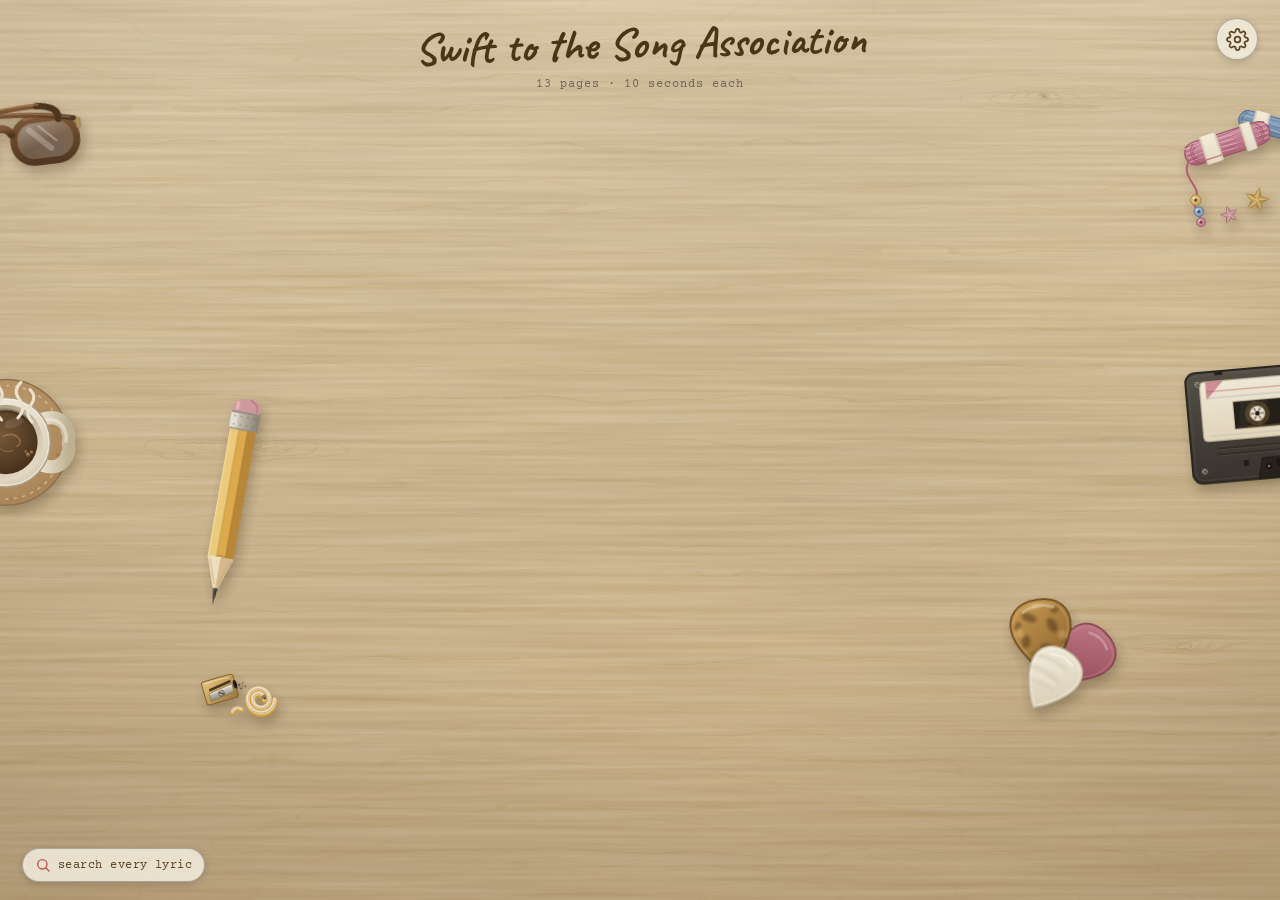
==== commit f8c9b93e: "Mix desk prop placement: pencil and picks sit whole on the desk, add brass sharpener The pencil and " ====
--- a/index.html
+++ b/index.html
@@ -120,8 +120,9 @@
       </g>
     </svg>
   </div>
-  <!-- LEFT: hexagonal pencil from above: three shaded facets, brass ferrule,
-       worn eraser off-screen, sharpened tip pointing at the notebook -->
+  <!-- LEFT: hexagonal pencil from above, set down whole beside the page:
+       three shaded facets, brass ferrule, worn eraser, freshly sharpened tip
+       pointing down at the sharpener it just came out of -->
   <div class="desk-item di-pencil">
     <svg viewBox="0 0 232 54" xmlns="http://www.w3.org/2000/svg">
       <defs>
@@ -153,6 +154,51 @@
       <path d="M208 24.5 L226 27 L208 29.5 Z" fill="#4d4d4d"/>
       <path d="M208 27 L226 27 L208 29.5 Z" fill="#2b2b2b"/>
       <circle cx="221" cy="26.4" r="0.6" fill="#a8a8a8"/>
+    </svg>
+  </div>
+  <!-- LEFT: brass wedge sharpener resting below the pencil tip, one spiral
+       shaving still curled from the last sharpen (wood ribbon with the
+       pencil's painted rim on its edge), graphite crumbs by the bore -->
+  <div class="desk-item di-sharpener">
+    <svg viewBox="0 0 96 74" xmlns="http://www.w3.org/2000/svg">
+      <defs>
+        <linearGradient id="shBrass" x1="0" y1="0" x2="0.85" y2="1"><stop offset="0" stop-color="#ecc87e"/><stop offset="0.5" stop-color="#cfa050"/><stop offset="1" stop-color="#a1742f"/></linearGradient>
+        <linearGradient id="shSteel" x1="0" y1="0" x2="0" y2="1"><stop offset="0" stop-color="#f0ede3"/><stop offset="0.5" stop-color="#b7b1a2"/><stop offset="1" stop-color="#8a8374"/></linearGradient>
+        <radialGradient id="shScrew" cx="0.35" cy="0.3" r="0.9"><stop offset="0" stop-color="#cfc9ba"/><stop offset="1" stop-color="#6f695c"/></radialGradient>
+        <path id="shCurl" d="M84 44 A16 16 0 1 1 52 44 A13 13 0 1 1 78 44 A10 10 0 1 1 58 44 A7 7 0 1 1 72 44"/>
+      </defs>
+      <!-- the sharpener block -->
+      <g transform="translate(25 34) rotate(-16)">
+        <rect x="-17" y="-12.5" width="34" height="25" rx="3" fill="url(#shBrass)" stroke="#7c5a22" stroke-width="1"/>
+        <path d="M-13 -10 Q0 -11.5 12 -9.8" fill="none" stroke="#f4d896" stroke-width="1.5" stroke-linecap="round" opacity="0.85"/>
+        <!-- throat slot the shavings curl out of -->
+        <path d="M-11 -3.5 L13 -7 L13 -4.2 L-11 -0.7 Z" fill="#2e2410" opacity="0.9"/>
+        <!-- steel blade screwed flat over the slot -->
+        <path d="M-12 1.5 L13.5 -2 L13.5 6 L-12 9.5 Z" fill="url(#shSteel)" stroke="#77705f" stroke-width="0.7"/>
+        <path d="M-11.5 2.1 L13 -1.4" fill="none" stroke="#fbf8ee" stroke-width="0.9" opacity="0.75"/>
+        <circle cx="0.5" cy="4.2" r="3.1" fill="url(#shScrew)" stroke="#5f5949" stroke-width="0.6"/>
+        <path d="M-1.7 2.7 L2.7 5.7" stroke="#3f3a2f" stroke-width="1.1" stroke-linecap="round"/>
+        <!-- bore entry on the end that faces the pencil -->
+        <ellipse cx="16.6" cy="-1" rx="2" ry="4.6" fill="#241a08"/>
+        <ellipse cx="17" cy="-1" rx="1.1" ry="3" fill="#0f0a03"/>
+      </g>
+      <!-- graphite crumbs and a faint smudge spilling from the bore -->
+      <ellipse cx="47" cy="30" rx="5.5" ry="3" fill="#3b3428" opacity="0.12"/>
+      <g fill="#4a423a"><circle cx="45" cy="29" r="1"/><circle cx="49" cy="26.4" r="0.7"/><circle cx="47.2" cy="33" r="0.9"/></g>
+      <g fill="#2f2a24"><circle cx="51.6" cy="30.6" r="0.6"/><circle cx="43" cy="32.4" r="0.55"/></g>
+      <!-- one long spiral shaving: thin wood ribbon, painted rim along its
+           lower edge, a shade line inside the curl, graphite-stained tip -->
+      <g transform="translate(8.2 5.3) scale(0.88)">
+        <use href="#shCurl" y="2" fill="none" stroke="#d99f28" stroke-width="6.2" stroke-linecap="round"/>
+        <use href="#shCurl" fill="none" stroke="#e8cfa0" stroke-width="4.8" stroke-linecap="round"/>
+        <use href="#shCurl" y="0.9" fill="none" stroke="#c9a672" stroke-width="1.1" stroke-linecap="round" opacity="0.7"/>
+        <use href="#shCurl" x="-0.5" y="-1" fill="none" stroke="#f7ead0" stroke-width="1.3" stroke-linecap="round" opacity="0.9"/>
+        <path d="M70 39.4 A7 7 0 0 1 72 44" fill="none" stroke="#6a5a45" stroke-width="4.8" opacity="0.8"/>
+        <circle cx="72.4" cy="43.2" r="1.1" fill="#3b3b3b"/>
+      </g>
+      <!-- a small broken-off curl by the throat -->
+      <path d="M38 57 A6 6 0 0 1 47.5 54.4" fill="none" stroke="#d99f28" stroke-width="4.4" stroke-linecap="round" transform="translate(0 1.3)"/>
+      <path d="M38 57 A6 6 0 0 1 47.5 54.4" fill="none" stroke="#e8cfa0" stroke-width="3.4" stroke-linecap="round"/>
     </svg>
   </div>
   <!-- RIGHT: bracelet-making flat lay: two floss skeins seen from above,
@@ -286,7 +332,8 @@
       </g>
     </svg>
   </div>
-  <!-- RIGHT: three guitar picks scattered face up: tortoiseshell, pearloid, rose -->
+  <!-- RIGHT: three guitar picks tossed whole on the desk beside the page:
+       tortoiseshell, pearloid, rose -->
   <div class="desk-item di-picks">
     <svg viewBox="0 0 122 112" xmlns="http://www.w3.org/2000/svg">
       <defs>
--- a/styles.css
+++ b/styles.css
@@ -66,9 +66,11 @@
   .app { width: 100%; max-width: 660px; position: relative; z-index: 1; perspective: 1700px; perspective-origin: 50% 0%; }
 
   /* ---------- Desk props (decorative, desktop only) ----------
-     Quiet, semi-realistic objects that straddle the screen edges — each runs
-     roughly half off the viewport so the desk reads as continuing past the
-     window. Hidden on narrow screens where they'd crowd the notebook. */
+     Quiet, semi-realistic objects on the desk. The big ones straddle the
+     screen edges, half off the viewport, so the desk reads as continuing past
+     the window; the pencil, sharpener and picks sit whole on the wood beside
+     the notebook, as if just set down. Hidden on narrow screens where they'd
+     crowd the notebook. */
   .desk-items { position: fixed; inset: 0; z-index: 0; pointer-events: none; display: none; overflow: hidden; }
   /* December snowfall: full-viewport decorative canvas, above the notebook but
      below the settings modal (z 200). Shown/hidden + animated by app.js, gated on
@@ -80,14 +82,25 @@
   }
   .desk-item svg { display: block; width: 100%; height: auto; overflow: visible; }
 
-  /* left edge — pinned to left:0, shifted so ~half hangs off the screen */
+  /* screen-edge props: pinned to a viewport edge, roughly half hanging off */
   .di-glasses { width: 170px; top: 10%;  left: 0; transform: translateX(-50%) rotate(-7deg); }
   .di-mug     { width: 142px; top: 39%;  left: 0; transform: translateX(-46%); }
-  .di-pencil  { width: 216px; top: 72%;  left: 0; transform: translateX(-50%) rotate(7deg); }
-  /* right edge */
   .di-floss   { width: 158px; top: 11%;  right: 0; transform: translateX(28%); }
   .di-cassette{ width: 190px; top: 40%;  right: 0; transform: translateX(50%) rotate(-5deg); }
-  .di-picks   { width: 128px; top: 72%;  right: 0; transform: translateX(48%) rotate(6deg); }
+  /* on-desk props: anchored to the notebook column (the .app is a fixed 660px
+     wide whenever props are visible, so calc(50% +/- 330px) is the paper edge)
+     rather than the viewport, keeping their gap to the page constant */
+  .di-pencil {
+    width: 216px; top: 56%; left: calc(50% - 410px);
+    /* near-vertical, tip down toward the sharpener; the scaleY flip keeps the
+       palest hex facet toward the upper-left light after the rotation */
+    transform: translate(-50%, -50%) rotate(100deg) scaleY(-1);
+    /* shadow offset pre-rotated (filter applies before transform) so the cast
+       shadow still falls down-right on screen like every other prop */
+    filter: drop-shadow(6.4px 4.2px 6px rgba(46,32,14,0.30)) saturate(0.88);
+  }
+  .di-sharpener { width: 92px; top: 73%; left: calc(50% - 444px); }
+  .di-picks   { width: 128px; top: 66%; left: calc(50% + 356px); transform: rotate(6deg); }
 
   /* mug steam — faint wisps drifting up */
   .desk-steam path { animation: deskSteam 4.4s ease-in-out infinite; transform-origin: center bottom; }
@@ -2632,17 +2645,24 @@
   .ms-bar i { display: block; height: 100%; border-radius: 5px; background: rgba(var(--m-accent), 0.7); }
   .ms-bar.maxed i { background: rgba(199, 149, 31, 0.85); }
   .mastery-section-label { font-family: var(--type); font-size: 11px; letter-spacing: 0.14em; text-transform: uppercase; color: var(--ink-soft); margin: 26px 0 8px; }
-  .skill-row { display: flex; align-items: center; gap: 12px; padding: 11px 4px; border-bottom: 1px solid rgba(43, 39, 34, 0.08); }
-  .skill-icon { width: 30px; height: 30px; flex: none; color: rgba(var(--m-accent), 0.85); }
-  .skill-icon svg { width: 100%; height: 100%; }
+  /* Each skill carries its own ink via --c / --cs (soft) / --cr (ring), set inline per row. */
+  .skill-row { display: flex; align-items: center; gap: 16px; padding: 13px 4px; border-bottom: 1px solid rgba(43, 39, 34, 0.08); }
+  .skill-row:last-of-type { border-bottom: none; }
+  .skill-emblem { width: 46px; height: 46px; flex: none; border-radius: 50%; background: var(--cs); border: 1px dashed var(--cr); display: flex; align-items: center; justify-content: center; }
+  .skill-emblem svg { width: 27px; height: 27px; overflow: visible; }
+  .skill-emblem .ink-fill { fill: var(--c); stroke: var(--c); stroke-width: 1; stroke-linejoin: round; stroke-linecap: round; }
+  .skill-emblem .ink { fill: none; stroke: var(--c); stroke-width: 1.7; stroke-linecap: round; stroke-linejoin: round; }
   .skill-main { flex: 1; min-width: 0; }
-  .skill-top { display: flex; justify-content: space-between; align-items: baseline; gap: 8px; }
-  .skill-name { font-family: var(--hand); font-weight: 700; font-size: 18px; color: var(--ink); }
-  .skill-lvl { font-family: var(--type); font-size: 11px; letter-spacing: 0.05em; color: var(--ink-soft); white-space: nowrap; }
-  .skill-bar { height: 7px; border-radius: 4px; background: rgba(43, 39, 34, 0.09); overflow: hidden; margin: 6px 0 5px; }
-  .skill-bar i { display: block; height: 100%; border-radius: 4px; background: rgba(var(--m-accent), 0.6); }
-  .skill-bar.maxed i { background: rgba(199, 149, 31, 0.8); }
+  .skill-top { display: flex; justify-content: space-between; align-items: baseline; gap: 10px; }
+  .skill-name { font-family: var(--hand); font-weight: 700; font-size: 20px; color: var(--ink); }
+  .skill-lvl { font-family: var(--type); font-weight: 700; font-size: 11px; letter-spacing: 0.06em; color: var(--c); white-space: nowrap; }
+  .skill-bar { display: flex; gap: 3px; margin: 8px 0 6px; }
+  .skill-bar span { flex: 1; height: 9px; border-radius: 2px; background: rgba(43, 39, 34, 0.08); }
+  .skill-bar span.on { background: var(--c); }
+  .skill-bar span.part { background: linear-gradient(90deg, var(--c) var(--p), rgba(43, 39, 34, 0.08) var(--p)); }
+  .skill-foot { display: flex; justify-content: space-between; align-items: baseline; gap: 10px; }
   .skill-blurb { font-family: var(--type); font-size: 10.5px; line-height: 1.4; color: var(--ink-soft); }
+  .skill-next { font-family: var(--type); font-size: 9.5px; letter-spacing: 0.03em; color: var(--ink-soft); opacity: 0.85; white-space: nowrap; }
   /* ---- Reward bento: cosmetics grouped into weight-sized tiles (pens, charms, paper, the
      super-hard milestone) plus the prestige-titles tile. Replaces the old flat reward list.
      Uses the mastery rose (--m-accent) for state; charms keep their era-gold (--bead). ---- */
@@ -2660,8 +2680,8 @@
       "pens pens paper paper"
       "charm charm charm charm"
       "hard hard hard hard"
-      "sig sig button button"
-      "sig sig hint hint"
+      "button button sig sig"
+      "hint hint sig sig"
       "title title title title"; }
 
   .rb-tile { position: relative; border-radius: 12px; padding: 14px 16px;
